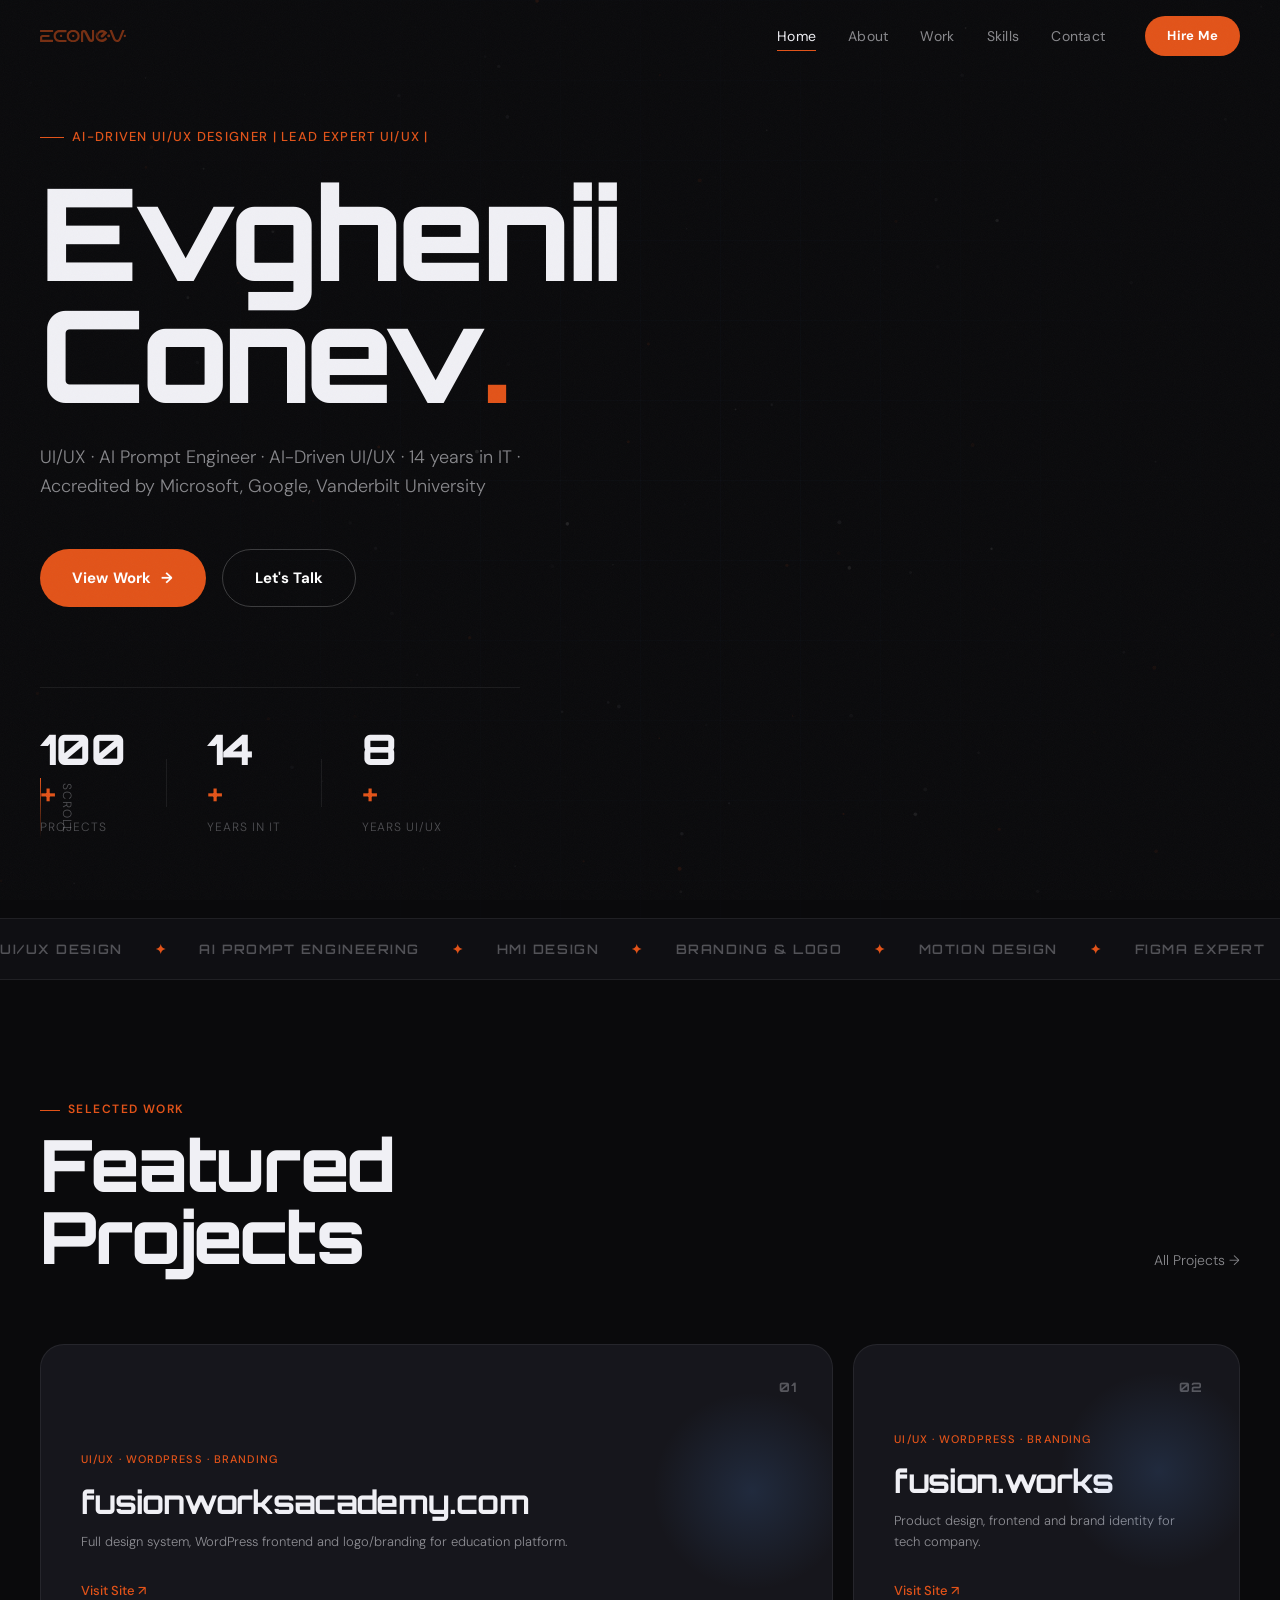
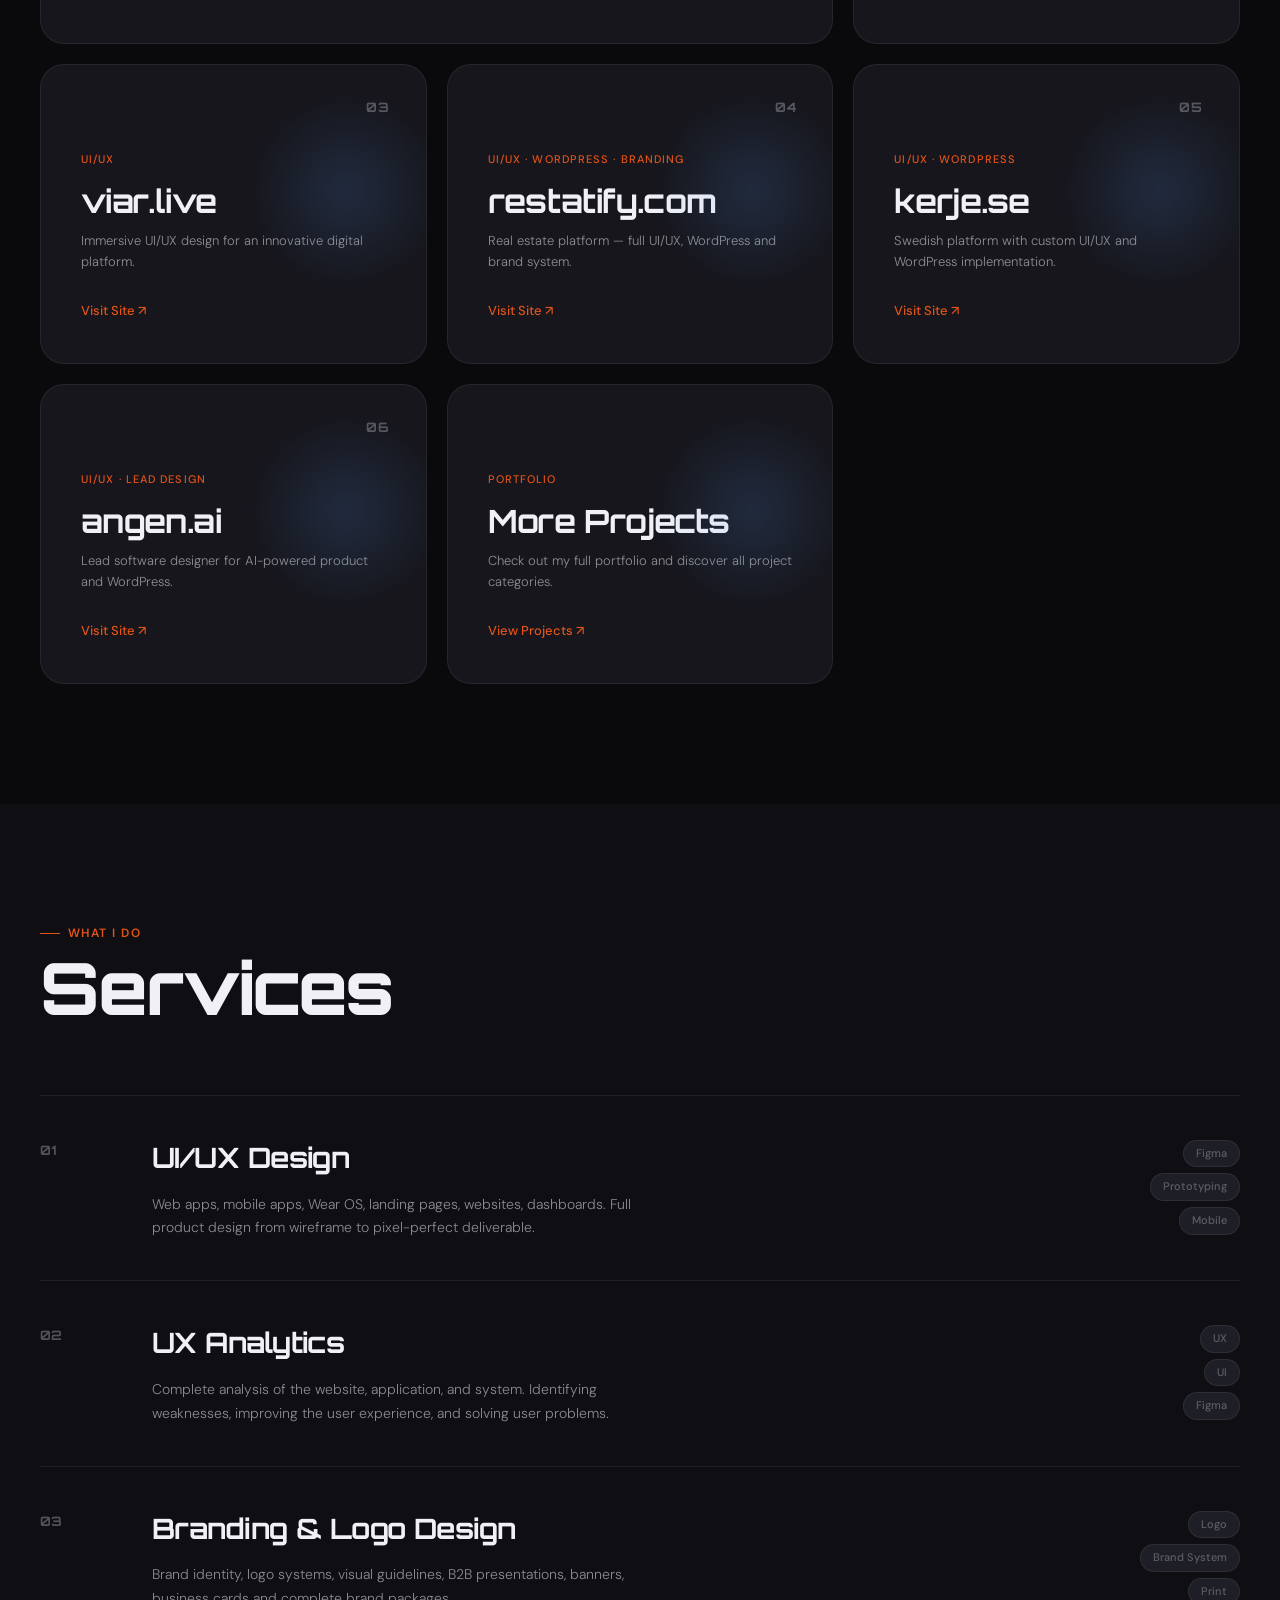
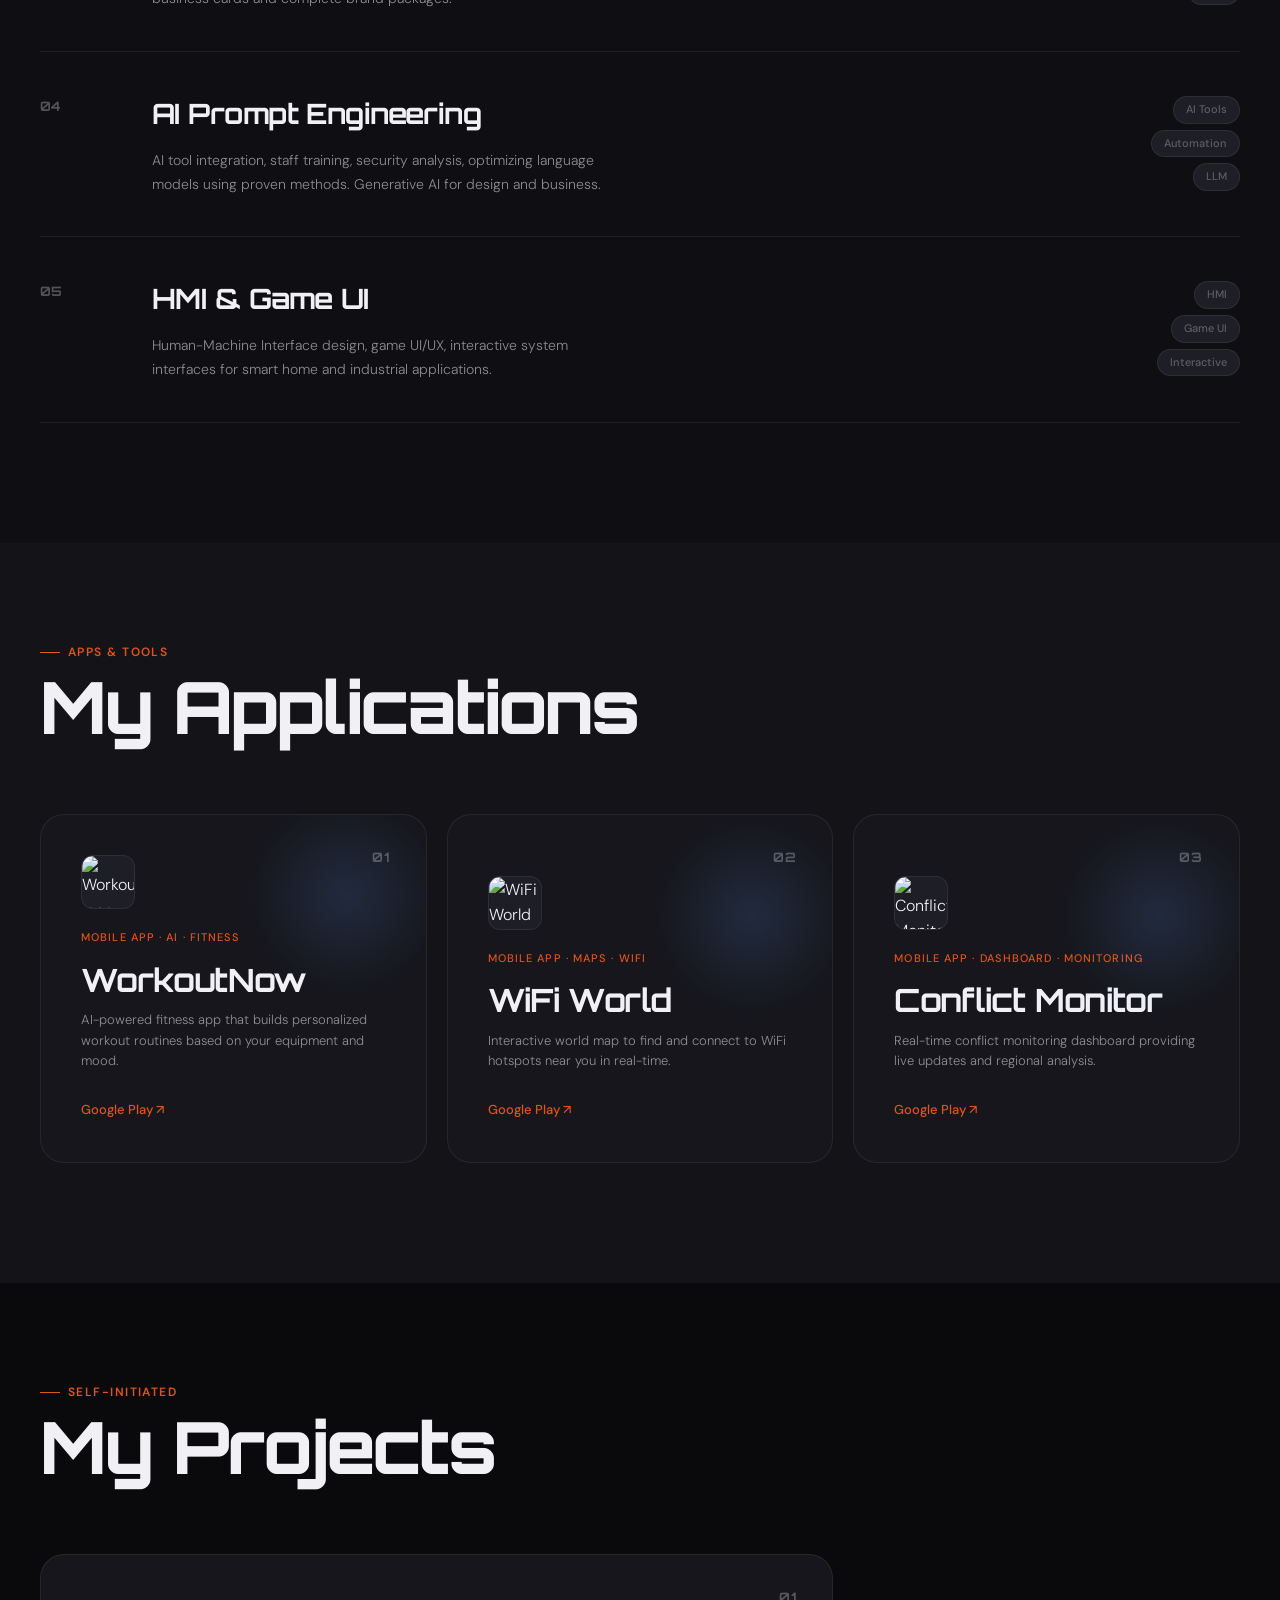
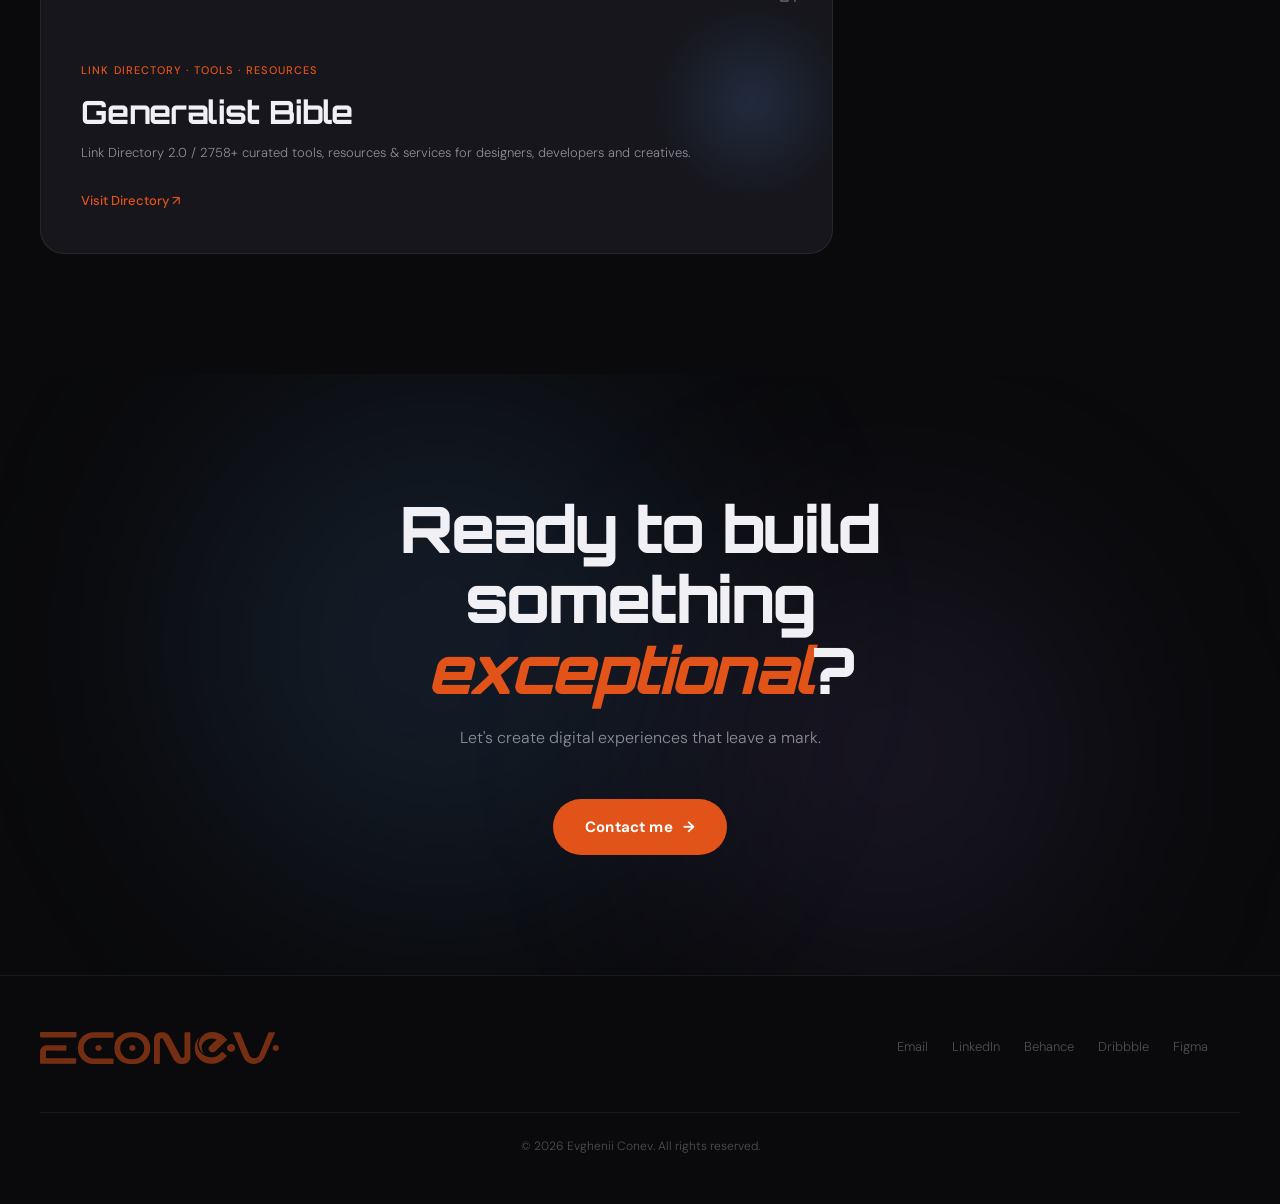
==== index.html @ 7f94e2b8 "Add files via upload" ====
<!DOCTYPE html>
<html lang="en">

<head>
  <meta charset="UTF-8">
  <meta name="viewport" content="width=device-width, initial-scale=1.0">
  <title>Evghenii Conev — Lead UI/UX Designer</title>
  <link rel="icon" type="image/png" href="fav-icon.png">
  <link rel="stylesheet" href="style.css">
  <link rel="preconnect" href="https://fonts.googleapis.com">
  <link
    href="https://fonts.googleapis.com/css2?family=Orbitron:wght@400;500;600;700;800;900&family=DM+Sans:ital,wght@0,300;0,400;0,500;1,300&display=swap"
    rel="stylesheet">
  <script>
    (function () {
      const navEntry = performance.getEntriesByType('navigation')[0];
      const isReload = navEntry && navEntry.type === 'reload';
      const isBackForward = navEntry && navEntry.type === 'back_forward';
      const isInternal = document.referrer && document.referrer.includes(window.location.host);
      if (isBackForward || (isInternal && !isReload)) {
        document.documentElement.classList.add('preloader-skipped');
      }
    })();
  </script>
</head>

<body>
  <!-- Preloader -->
  <div class="preloader">
    <div class="preloader-content">
      <div class="preloader-logo"><img src="logo.svg" alt="Logo"></div>
      <div class="preloader-bar">
        <div class="preloader-progress"></div>
      </div>
      <div class="preloader-percent">0%</div>
    </div>
  </div>

  <div class="noise-overlay"></div>

  <!-- Navigation -->
  <nav class="nav" id="nav">
    <div class="nav-inner">
      <a href="index.html" class="nav-logo">
        <img src="logo.svg" alt="ECONEV Logo">
      </a>
      <div class="nav-links">
        <a href="index.html" class="nav-link active">Home</a>
        <a href="about.html" class="nav-link">About</a>
        <a href="projects.html" class="nav-link">Work</a>
        <a href="skills.html" class="nav-link">Skills</a>
        <a href="contact.html" class="nav-link">Contact</a>
      </div>
      <a href="contact.html" class="nav-cta">Hire Me</a>
      <button class="burger" id="burger">
        <span></span><span></span>
      </button>
    </div>
    <div class="mobile-menu" id="mobileMenu">
      <a href="index.html" class="mobile-link">Home</a>
      <a href="about.html" class="mobile-link">About</a>
      <a href="projects.html" class="mobile-link">Work</a>
      <a href="skills.html" class="mobile-link">Skills</a>
      <a href="contact.html" class="mobile-link">Contact</a>
    </div>
  </nav>

  <!-- Hero Section -->
  <section class="hero" id="hero">
    <canvas class="hero-canvas" id="heroCanvas"></canvas>
    <div class="hero-bg-grid"></div>

    <div class="hero-content">
      <div class="hero-tag reveal-up">AI-Driven UI/UX Designer | Lead Expert UI/UX |</div>
      <h1 class="hero-title">
        <span class="line reveal-up" style="--delay:0.1s">Evghenii</span>
        <span class="line reveal-up" style="--delay:0.2s">Conev<span class="dot">.</span></span>
      </h1>
      <p class="hero-sub reveal-up" style="--delay:0.3s">UI/UX · AI Prompt Engineer · AI-Driven UI/UX · 14 years in IT ·
        Accredited by Microsoft, Google, Vanderbilt University
      </p>
      <div class="hero-actions reveal-up" style="--delay:0.4s">
        <a href="projects.html" class="btn-primary">View Work <span class="btn-arrow">→</span></a>
        <a href="contact.html" class="btn-ghost">Let's Talk</a>
      </div>
    </div>

    <div class="hero-stats">
      <div class="stat reveal-up" style="--delay:0.5s">
        <span class="stat-num" data-count="100">0</span><span class="stat-plus">+</span>
        <span class="stat-label">Projects</span>
      </div>
      <div class="stat-divider"></div>
      <div class="stat reveal-up" style="--delay:0.6s">
        <span class="stat-num" data-count="14">0</span><span class="stat-plus">+</span>
        <span class="stat-label">Years in IT</span>
      </div>
      <div class="stat-divider"></div>
      <div class="stat reveal-up" style="--delay:0.7s">
        <span class="stat-num" data-count="8">0</span><span class="stat-plus">+</span>
        <span class="stat-label">Years UI/UX</span>
      </div>
    </div>

    <div class="scroll-indicator">
      <span>Scroll</span>
      <div class="scroll-line"></div>
    </div>
  </section>

  <!-- Marquee -->
  <div class="marquee-wrap">
    <div class="marquee-track">
      <span>UI/UX Design</span><span class="sep">✦</span>
      <span>AI Prompt Engineering</span><span class="sep">✦</span>
      <span>HMI Design</span><span class="sep">✦</span>
      <span>Branding & Logo</span><span class="sep">✦</span>
      <span>Motion Design</span><span class="sep">✦</span>
      <span>Figma Expert</span><span class="sep">✦</span>
      <span>UI/UX Design</span><span class="sep">✦</span>
      <span>AI Prompt Engineering</span><span class="sep">✦</span>
      <span>HMI Design</span><span class="sep">✦</span>
      <span>Branding & Logo</span><span class="sep">✦</span>
      <span>Motion Design</span><span class="sep">✦</span>
      <span>WordPress Frontend</span><span class="sep">✦</span>
      <span>Figma Expert</span><span class="sep">✦</span>
    </div>
  </div>

  <!-- Featured Work -->
  <section class="work-section section">
    <div class="container">
      <div class="section-header">
        <span class="section-tag reveal-up">Selected Work</span>
        <h2 class="section-title reveal-up">Featured <br>Projects</h2>
        <a href="projects.html" class="section-link reveal-up">All Projects →</a>
      </div>

      <div class="work-grid">
        <div class="work-card card-large reveal-up" style="--delay:0.1s">
          <div class="card-inner">
            <div class="card-glow"></div>
            <div class="card-label">UI/UX · WordPress · Branding</div>
            <h3 class="card-title">fusionworksacademy.com</h3>
            <p class="card-desc">Full design system, WordPress frontend and logo/branding for education platform.</p>
            <a href="https://fusionworksacademy.com" target="_blank" class="card-link">Visit Site ↗</a>
          </div>
          <div class="card-number">01</div>
        </div>

        <div class="work-card reveal-up" style="--delay:0.15s">
          <div class="card-inner">
            <div class="card-glow"></div>
            <div class="card-label">UI/UX · WordPress · Branding</div>
            <h3 class="card-title">fusion.works</h3>
            <p class="card-desc">Product design, frontend and brand identity for tech company.</p>
            <a href="https://fusion.works" target="_blank" class="card-link">Visit Site ↗</a>
          </div>
          <div class="card-number">02</div>
        </div>

        <div class="work-card reveal-up" style="--delay:0.2s">
          <div class="card-inner">
            <div class="card-glow"></div>
            <div class="card-label">UI/UX</div>
            <h3 class="card-title">viar.live</h3>
            <p class="card-desc">Immersive UI/UX design for an innovative digital platform.</p>
            <a href="https://viar.live" target="_blank" class="card-link">Visit Site ↗</a>
          </div>
          <div class="card-number">03</div>
        </div>

        <div class="work-card reveal-up" style="--delay:0.25s">
          <div class="card-inner">
            <div class="card-glow"></div>
            <div class="card-label">UI/UX · WordPress · Branding</div>
            <h3 class="card-title">restatify.com</h3>
            <p class="card-desc">Real estate platform — full UI/UX, WordPress and brand system.</p>
            <a href="https://restatify.com" target="_blank" class="card-link">Visit Site ↗</a>
          </div>
          <div class="card-number">04</div>
        </div>

        <div class="work-card reveal-up" style="--delay:0.3s">
          <div class="card-inner">
            <div class="card-glow"></div>
            <div class="card-label">UI/UX · WordPress</div>
            <h3 class="card-title">kerje.se</h3>
            <p class="card-desc">Swedish platform with custom UI/UX and WordPress implementation.</p>
            <a href="https://kerje.se" target="_blank" class="card-link">Visit Site ↗</a>
          </div>
          <div class="card-number">05</div>
        </div>

        <div class="work-card reveal-up" style="--delay:0.35s">
          <div class="card-inner">
            <div class="card-glow"></div>
            <div class="card-label">UI/UX · Lead Design</div>
            <h3 class="card-title">angen.ai</h3>
            <p class="card-desc">Lead software designer for AI-powered product and WordPress.</p>
            <a href="https://angen.ai" target="_blank" class="card-link">Visit Site ↗</a>
          </div>
          <div class="card-number">06</div>
        </div>

        <div class="work-card reveal-up" style="--delay:0.4s">
          <div class="card-inner">
            <div class="card-glow"></div>
            <div class="card-label">Portfolio</div>
            <h3 class="card-title">More Projects</h3>
            <p class="card-desc">Check out my full portfolio and discover all project categories.</p>
            <a href="projects.html" class="card-link">View Projects ↗</a>
         </div>
      </div>
    </div>
  </section>

  <!-- Services Section -->
  <section class="services-section section">
    <div class="container">
      <div class="section-header">
        <span class="section-tag reveal-up">What I Do</span>
        <h2 class="section-title reveal-up">Services</h2>
      </div>
      <div class="services-list">
        <div class="service-item reveal-up" style="--delay:0.1s">
          <div class="service-num">01</div>
          <div class="service-content">
            <h3>UI/UX Design</h3>
            <p>Web apps, mobile apps, Wear OS, landing pages, websites, dashboards. Full product design from wireframe
              to pixel-perfect deliverable.</p>
          </div>
          <div class="service-tags">
            <span>Figma</span><span>Prototyping</span><span>Mobile</span>
          </div>
        </div>
        <div class="service-item reveal-up" style="--delay:0.15s">
          <div class="service-num">02</div>
          <div class="service-content">
            <h3>UX Analytics</h3>
            <p>Complete analysis of the website, application, and system.
              Identifying weaknesses, improving the user experience, and solving user problems.</p>
          </div>
          <div class="service-tags">
            <span>UX</span><span>UI</span><span>Figma</span>
          </div>
        </div>
        <div class="service-item reveal-up" style="--delay:0.2s">
          <div class="service-num">03</div>
          <div class="service-content">
            <h3>Branding & Logo Design</h3>
            <p>Brand identity, logo systems, visual guidelines, B2B presentations, banners, business cards and complete
              brand packages.</p>
          </div>
          <div class="service-tags">
            <span>Logo</span><span>Brand System</span><span>Print</span>
          </div>
        </div>
        <div class="service-item reveal-up" style="--delay:0.25s">
          <div class="service-num">04</div>
          <div class="service-content">
            <h3>AI Prompt Engineering</h3>
            <p>AI tool integration, staff training, security analysis, optimizing language models using proven methods.
              Generative AI for design and business.</p>
          </div>
          <div class="service-tags">
            <span>AI Tools</span><span>Automation</span><span>LLM</span>
          </div>
        </div>
        <div class="service-item reveal-up" style="--delay:0.3s">
          <div class="service-num">05</div>
          <div class="service-content">
            <h3>HMI & Game UI</h3>
            <p>Human-Machine Interface design, game UI/UX, interactive system interfaces for smart home and industrial
              applications.</p>
          </div>
          <div class="service-tags">
            <span>HMI</span><span>Game UI</span><span>Interactive</span>
          </div>
        </div>
      </div>
    </div>
  </section>

  <!-- Applications Section -->
  <section class="work-section section" style="background: var(--bg-3); padding-top: 100px;">
    <div class="container">
      <div class="section-header">
        <span class="section-tag reveal-up">Apps & Tools</span>
        <h2 class="section-title reveal-up">My Applications</h2>
      </div>

      <div class="work-grid">
        <div class="work-card reveal-up" style="--delay:0.1s">
          <div class="card-inner">
            <div class="card-glow"></div>
            <div class="card-icon">
              <img src="https://play-lh.googleusercontent.com/4_PLtHG5i9vfjUVda28vb4R-GKBdpX17UtKniVKJJftrlSONvROGFhkTpLfuqLECWQEdbAuAgplLWDKxtYaZ=w240-h480-rw" alt="WorkoutNow Icon">
            </div>
            <div class="card-label">Mobile App · AI · Fitness</div>
            <h3 class="card-title">WorkoutNow</h3>
            <p class="card-desc">AI-powered fitness app that builds personalized workout routines based on your equipment and mood.</p>
            <a href="https://play.google.com/store/apps/details?id=com.workoutnow" target="_blank" class="card-link">Google Play ↗</a>
          </div>
          <div class="card-number">01</div>
        </div>

        <div class="work-card reveal-up" style="--delay:0.15s">
          <div class="card-inner">
            <div class="card-glow"></div>
            <div class="card-icon">
              <img src="https://play-lh.googleusercontent.com/DuAvFz8opqEDVo0XtPAzX975JshkbDuvxKIT82fZZowtdAxlV7RZz9lcB7u-POYmSbSvnbSt-EL-t5XZhMi_lA=w240-h480-rw" alt="WiFi World Icon">
            </div>
            <div class="card-label">Mobile App · Maps · WiFi</div>
            <h3 class="card-title">WiFi World</h3>
            <p class="card-desc">Interactive world map to find and connect to WiFi hotspots near you in real-time.</p>
            <a href="https://play.google.com/store/apps/details?id=com.free_wifi" target="_blank" class="card-link">Google Play ↗</a>
          </div>
          <div class="card-number">02</div>
        </div>

        <div class="work-card reveal-up" style="--delay:0.2s">
          <div class="card-inner">
            <div class="card-glow"></div>
            <div class="card-icon">
              <img src="https://play-lh.googleusercontent.com/Ns3ekHcqAFB7sLQu3xgkMAMDa0Y7U26JLY6VzFq8qB9LpIKw1pZ9oMDoI8xtTaGv0sa825kZh_JU8wMliGvyYw=w240-h480-rw" alt="Conflict Monitor Icon">
            </div>
            <div class="card-label">Mobile App · Dashboard · Monitoring</div>
            <h3 class="card-title">Conflict Monitor</h3>
            <p class="card-desc">Real-time conflict monitoring dashboard providing live updates and regional analysis.</p>
            <a href="https://play.google.com/store/apps/details?id=com.econev.monitor" target="_blank" class="card-link">Google Play ↗</a>
          </div>
          <div class="card-number">03</div>
        </div>
      </div>
    </div>
  </section>

  <!-- My Projects Section -->
  <section class="work-section section" style="padding-top: 100px;">
    <div class="container">
      <div class="section-header">
        <span class="section-tag reveal-up">Self-Initiated</span>
        <h2 class="section-title reveal-up">My Projects</h2>
      </div>

      <div class="work-grid">
        <div class="work-card card-large reveal-up" style="--delay:0.1s">
          <div class="card-inner">
            <div class="card-glow"></div>
            <div class="card-label">Link Directory · Tools · Resources</div>
            <h3 class="card-title">Generalist Bible</h3>
            <p class="card-desc">Link Directory 2.0 / 2758+ curated tools, resources & services for designers, developers and creatives.</p>
            <a href="https://econev.github.io/Link-directory/index.html" target="_blank" class="card-link">Visit Directory ↗</a>
          </div>
          <div class="card-number">01</div>
        </div>
      </div>
    </div>
  </section>

  <!-- CTA -->
  <section class="cta-section">
    <div class="cta-inner">
      <div class="cta-orb cta-orb-1"></div>
      <div class="cta-orb cta-orb-2"></div>
      <h2 class="cta-title reveal-up">Ready to build something <em>exceptional</em>?</h2>
      <p class="cta-sub reveal-up">Let's create digital experiences that leave a mark.</p>
      <div class="cta-actions reveal-up">
        <a href="mailto:conevgadget@gmail.com" class="btn-primary"> Contact me <span class="btn-arrow">→</span></a>
      </div>
    </div>
  </section>

  <!-- Footer -->
  <footer class="footer">
    <div class="footer-inner">
      <div class="footer-logo"><img src="logo.svg" alt="ECONEV Logo" style="height:32px;"></div>
      <div class="footer-social">
        <a href="mailto:conevgadget@gmail.com" target="_blank">Email</a>
        <a href="https://www.linkedin.com/in/evghenii-conev/" target="_blank">LinkedIn</a>
        <a href="https://www.behance.net/lizzardlab" target="_blank">Behance</a>
        <a href="https://dribbble.com/lizzardlab" target="_blank">Dribbble</a>
        <a href="https://www.figma.com/@evgheniiconev" target="_blank">Figma</a>
      </div>
      <div class="footer-copy">© 2026 Evghenii Conev. All rights reserved.</div>
    </div>
  </footer>

  <script src="main.js"></script>
</body>

</html>
---- style.css ----
/* =========================================
   EVGHENII CONEV — Premium Portfolio CSS
   Awwwards-grade dark theme
   ========================================= */

:root {
  --bg: #0a0a0c;
  --bg-2: #0f0f13;
  --bg-3: #141418;
  --surface: #16161c;
  --surface-2: #1e1e26;
  --border: rgba(255, 255, 255, 0.07);
  --border-glow: rgba(94, 160, 255, 0.25);

  --accent: #E25319;
  --accent-rgb: 226, 83, 25;
  --accent-2: #a78bfa;
  --accent-3: #38e8c5;
  --gold: #f5c842;

  --text-primary: #f0f0f5;
  --text-secondary: rgba(240, 240, 245, 0.55);
  --text-muted: rgba(240, 240, 245, 0.3);

  --font-display: 'Orbitron', sans-serif;
  --font-body: 'DM Sans', sans-serif;

  --radius: 16px;
  --radius-lg: 24px;
  --radius-xl: 32px;

  --transition: all 0.4s cubic-bezier(0.23, 1, 0.32, 1);
}

*,
*::before,
*::after {
  box-sizing: border-box;
  margin: 0;
  padding: 0;
}

html {
  scroll-behavior: smooth;
  font-size: 16px;
}

body {
  background: var(--bg);
  color: var(--text-primary);
  font-family: var(--font-body);
  font-weight: 300;
  line-height: 1.6;
  overflow-x: hidden;
  -webkit-font-smoothing: antialiased;
}

/* =========================================
   NOISE OVERLAY
   ========================================= */
/* =========================================
   PRELOADER
   ========================================= */
.preloader {
  position: fixed;
  inset: 0;
  background: var(--bg);
  z-index: 20000;
  display: flex;
  flex-direction: column;
  align-items: center;
  justify-content: center;
  transition: transform 0.8s cubic-bezier(0.85, 0, 0.15, 1);
}

.preloader.fade-out {
  transform: translateY(-100%);
}

.preloader-skipped .preloader {
  display: none !important;
}

.preloader-content {
  position: relative;
  width: 240px;
  text-align: center;
}

.preloader-logo {
  height: 60px;
  margin-bottom: 24px;
  display: flex;
  align-items: center;
  justify-content: center;
}

.preloader-logo img {
  height: 100%;
  width: auto;
  opacity: 0;
  transform: translateY(20px);
  animation: logoPopUp 0.8s cubic-bezier(0.23, 1, 0.32, 1) forwards;
}

@keyframes logoPopUp {
  to {
    opacity: 1;
    transform: translateY(0);
  }
}

.preloader-bar {
  width: 100%;
  height: 2px;
  background: var(--border);
  position: relative;
  overflow: hidden;
  border-radius: 10px;
}

.preloader-progress {
  position: absolute;
  top: 0;
  left: 0;
  width: 0;
  height: 100%;
  background: var(--accent);
  transition: width 0.4s ease;
}

.preloader-percent {
  font-family: var(--font-display);
  font-size: 14px;
  margin-top: 12px;
  color: var(--accent);
}

.noise-overlay {
  position: fixed;
  inset: 0;
  pointer-events: none;
  z-index: 9999;
  opacity: 0.03;
  background-image: url("data:image/svg+xml,%3Csvg viewBox='0 0 200 200' xmlns='http://www.w3.org/2000/svg'%3E%3Cfilter id='n'%3E%3CfeTurbulence type='fractalNoise' baseFrequency='0.85' numOctaves='4' stitchTiles='stitch'/%3E%3C/filter%3E%3Crect width='100%25' height='100%25' filter='url(%23n)'/%3E%3C/svg%3E");
  background-size: 150px;
}

/* =========================================
   NAVIGATION
   ========================================= */
.nav {
  position: fixed;
  top: 0;
  left: 0;
  right: 0;
  z-index: 1000;
  padding: 0 40px;
  transition: var(--transition);
}

.nav.scrolled {
  background: rgba(10, 10, 12, 0.85);
  backdrop-filter: blur(20px);
  border-bottom: 1px solid var(--border);
}

.nav-inner {
  display: flex;
  align-items: center;
  height: 72px;
  gap: 40px;
}

.nav-logo {
  display: flex;
  align-items: center;
  height: 40%;
  text-decoration: none;
  margin-right: auto;
}

.nav-logo img {
  height: 40%;
  width: auto;
  object-fit: contain;
}

.nav-logo span {
  font-family: var(--font-display);
  font-weight: 800;
  font-size: 22px;
  color: var(--text-primary);
  letter-spacing: -0.5px;
}

.nav-logo span b {
  color: var(--accent);
}

.nav-logo span {
  color: var(--accent);
}

.nav-links {
  display: flex;
  gap: 32px;
}

.nav-link {
  font-size: 14px;
  font-weight: 400;
  color: var(--text-secondary);
  text-decoration: none;
  letter-spacing: 0.02em;
  position: relative;
  transition: color 0.3s;
}

.nav-link::after {
  content: '';
  position: absolute;
  bottom: -4px;
  left: 0;
  width: 0;
  height: 1px;
  background: var(--accent);
  transition: width 0.3s cubic-bezier(0.23, 1, 0.32, 1);
}

.nav-link:hover,
.nav-link.active {
  color: var(--text-primary);
}

.nav-link:hover::after,
.nav-link.active::after {
  width: 100%;
}

.nav-cta {
  font-size: 13px;
  font-weight: 700;
  color: #fff;
  background: var(--accent);
  padding: 10px 22px;
  border-radius: 100px;
  text-decoration: none;
  letter-spacing: 0.03em;
  transition: var(--transition);
}

.nav-cta:hover {
  background: #fff;
  color: var(--bg);
  transform: translateY(-1px);
}

.burger {
  display: none;
  flex-direction: column;
  gap: 5px;
  background: none;
  border: none;
  cursor: pointer;
  padding: 4px;
}

.burger span {
  display: block;
  width: 24px;
  height: 1.5px;
  background: var(--text-primary);
  transition: var(--transition);
}

.mobile-menu {
  display: none;
  flex-direction: column;
  gap: 0;
  background: rgba(10, 10, 12, 0.97);
  backdrop-filter: blur(20px);
  border-bottom: 1px solid var(--border);
  padding: 8px 0 16px;
}

.mobile-menu.open {
  display: flex;
}

.mobile-link {
  padding: 14px 40px;
  color: var(--text-secondary);
  text-decoration: none;
  font-size: 15px;
  transition: color 0.3s;
}

.mobile-link:hover {
  color: var(--text-primary);
}

@media (max-width: 900px) {

  .nav-links,
  .nav-cta {
    display: none;
  }

  .burger {
    display: flex;
  }

  .nav {
    padding: 0 24px;
  }
}

/* =========================================
   HERO
   ========================================= */
.hero {
  position: relative;
  min-height: 100vh;
  display: flex;
  flex-direction: column;
  justify-content: center;
  padding: 120px 40px 80px;
  overflow: hidden;
  background: url('hero-bg.png') no-repeat center center;
  background-size: cover;
}

.hero::after {
  content: '';
  position: absolute;
  inset: 0;
  background: linear-gradient(to right, rgba(10, 10, 12, 0.8) 0%, rgba(10, 10, 12, 0.4) 60%, rgba(10, 10, 12, 0.8) 100%);
  z-index: 1;
}

.hero-canvas {
  position: absolute;
  inset: 0;
  width: 100%;
  height: 100%;
  opacity: 0.4;
}

.hero-bg-grid {
  position: absolute;
  inset: 0;
  background-image:
    linear-gradient(rgba(94, 160, 255, 0.04) 1px, transparent 1px),
    linear-gradient(90deg, rgba(94, 160, 255, 0.04) 1px, transparent 1px);
  background-size: 80px 80px;
  mask-image: radial-gradient(ellipse 80% 80% at 50% 50%, black, transparent);
}

.hero-content {
  position: relative;
  z-index: 2;
  max-width: 900px;
  text-align: left;
}

.hero-tag {
  display: inline-flex;
  align-items: center;
  justify-content: flex-start;
  gap: 8px;
  font-size: 13px;
  font-weight: 500;
  color: var(--accent);
  letter-spacing: 0.1em;
  text-transform: uppercase;
  margin-bottom: 24px;
}

.hero-tag::before {
  content: '';
  display: block;
  width: 24px;
  height: 1px;
  background: var(--accent);
}

.hero-title {
  font-family: var(--font-display);
  font-size: clamp(64px, 10vw, 140px);
  font-weight: 800;
  line-height: 0.95;
  letter-spacing: -0.03em;
  margin-bottom: 28px;
}

.hero-title .line {
  display: block;
}

.dot {
  color: var(--accent);
}

.hero-sub {
  font-size: clamp(15px, 1.5vw, 18px);
  color: var(--text-secondary);
  font-weight: 300;
  margin-bottom: 48px;
  max-width: 480px;
  line-height: 1.6;
}

.hero-actions {
  display: flex;
  justify-content: flex-start;
  gap: 16px;
  flex-wrap: wrap;
}

/* Buttons */
.btn-primary {
  display: inline-flex;
  align-items: center;
  gap: 10px;
  background: var(--accent);
  color: #fff;
  font-size: 15px;
  font-weight: 700;
  padding: 16px 32px;
  border-radius: 100px;
  text-decoration: none;
  transition: var(--transition);
  letter-spacing: 0.01em;
}

.btn-primary:hover {
  background: #fff;
  color: var(--bg);
  transform: translateY(-2px);
  gap: 16px;
}

.btn-arrow {
  transition: transform 0.3s;
}

.btn-primary:hover .btn-arrow {
  transform: translateX(4px);
}

.btn-ghost {
  display: inline-flex;
  align-items: center;
  gap: 10px;
  background: transparent;
  color: #fff;
  font-size: 15px;
  font-weight: 700;
  padding: 16px 32px;
  border-radius: 100px;
  text-decoration: none;
  border: 1px solid rgba(255, 255, 255, 0.2);
  transition: var(--transition);
}

.btn-ghost:hover {
  background: rgba(255, 255, 255, 0.1);
  border-color: #fff;
  color: #fff;
  transform: translateY(-2px);
}

/* Hero stats */
.hero-stats {
  position: relative;
  z-index: 2;
  display: flex;
  align-items: center;
  justify-content: flex-start;
  gap: 40px;
  margin-top: 80px;
  padding-top: 40px;
  border-top: 1px solid var(--border);
  max-width: 480px;
}

.stat {
  display: flex;
  flex-direction: column;
  gap: 2px;
}

.stat-num {
  font-family: var(--font-display);
  font-size: 42px;
  font-weight: 800;
  line-height: 1;
  color: var(--text-primary);
}

.stat-plus {
  font-size: 28px;
  font-weight: 700;
  color: var(--accent);
  vertical-align: top;
}

.stat-label {
  font-size: 12px;
  color: var(--text-muted);
  text-transform: uppercase;
  letter-spacing: 0.08em;
}

.stat-divider {
  width: 1px;
  height: 48px;
  background: var(--border);
}

/* Scroll indicator */
.scroll-indicator {
  position: absolute;
  bottom: 80px;
  left: 40px;
  display: flex;
  flex-direction: column;
  align-items: center;
  gap: 16px;
  z-index: 5;
  color: var(--text-muted);
  font-size: 12px;
  letter-spacing: 0.08em;
  text-transform: uppercase;
  writing-mode: vertical-rl;
}

.scroll-line {
  width: 1px;
  height: 60px;
  background: linear-gradient(to bottom, var(--accent), transparent);
  animation: scrollPulse 2s ease-in-out infinite;
}

@keyframes scrollPulse {

  0%,
  100% {
    opacity: 0.4;
    transform: scaleY(1);
  }

  50% {
    opacity: 1;
    transform: scaleY(0.6);
    transform-origin: top;
  }
}

/* =========================================
   MARQUEE
   ========================================= */
.marquee-wrap {
  overflow: hidden;
  padding: 20px 0;
  border-top: 1px solid var(--border);
  border-bottom: 1px solid var(--border);
  background: var(--bg-2);
}

.marquee-track {
  display: flex;
  gap: 32px;
  width: max-content;
  animation: marquee 30s linear infinite;
  font-family: var(--font-display);
  font-size: 13px;
  font-weight: 600;
  text-transform: uppercase;
  letter-spacing: 0.12em;
  color: var(--text-muted);
  white-space: nowrap;
}

.marquee-track .sep {
  color: var(--accent);
}

@keyframes marquee {
  to {
    transform: translateX(-50%);
  }
}

/* =========================================
   SECTIONS
   ========================================= */
.section {
  padding: 120px 0;
}

.container {
  max-width: 1280px;
  margin: 0 auto;
  padding: 0 40px;
}

.section-header {
  display: grid;
  grid-template-columns: 1fr auto;
  grid-template-rows: auto auto;
  gap: 8px 24px;
  margin-bottom: 72px;
  align-items: end;
}

.section-tag {
  font-size: 12px;
  font-weight: 600;
  color: var(--accent);
  text-transform: uppercase;
  letter-spacing: 0.12em;
  grid-column: 1;
  grid-row: 1;
  display: flex;
  align-items: center;
  gap: 8px;
}

.section-tag::before {
  content: '';
  display: block;
  width: 20px;
  height: 1px;
  background: var(--accent);
}

.section-title {
  font-family: var(--font-display);
  font-size: clamp(40px, 6vw, 72px);
  font-weight: 800;
  line-height: 1;
  letter-spacing: -0.03em;
  grid-column: 1;
  grid-row: 2;
}

.section-link {
  color: var(--text-secondary);
  text-decoration: none;
  font-size: 14px;
  grid-column: 2;
  grid-row: 2;
  align-self: end;
  transition: color 0.3s;
  white-space: nowrap;
}

.section-link:hover {
  color: var(--accent);
}

/* =========================================
   WORK GRID
   ========================================= */
.work-grid {
  display: grid;
  grid-template-columns: repeat(3, 1fr);
  gap: 20px;
}

.work-card.card-large {
  grid-column: span 2;
}

.work-card {
  position: relative;
  background: var(--surface);
  border: 1px solid var(--border);
  border-radius: var(--radius-lg);
  padding: 40px;
  overflow: hidden;
  cursor: pointer;
  transition: var(--transition);
  min-height: 300px;
  display: flex;
  flex-direction: column;
  justify-content: flex-end;
}

.work-card::before {
  content: '';
  position: absolute;
  inset: 0;
  background: radial-gradient(circle at 80% 20%, rgba(94, 160, 255, 0.06), transparent 60%);
  opacity: 0;
  transition: opacity 0.4s;
}

.work-card:hover {
  border-color: var(--border-glow);
  transform: translateY(-4px);
}

.work-card:hover::before {
  opacity: 1;
}

.card-glow {
  position: absolute;
  width: 200px;
  height: 200px;
  border-radius: 50%;
  background: radial-gradient(circle, rgba(94, 160, 255, 0.15), transparent 70%);
  top: -60px;
  right: -60px;
  transition: var(--transition);
}

.work-card:hover .card-glow {
  transform: scale(1.5);
  opacity: 0.8;
}

.card-number {
  position: absolute;
  top: 32px;
  right: 36px;
  font-family: var(--font-display);
  font-size: 13px;
  font-weight: 700;
  color: var(--text-muted);
  letter-spacing: 0.06em;
}

.card-inner {
  position: relative;
  z-index: 1;
}

.card-label {
  font-size: 11px;
  font-weight: 500;
  color: var(--accent);
  text-transform: uppercase;
  letter-spacing: 0.1em;
  margin-bottom: 16px;
}

.card-title {
  font-family: var(--font-display);
  font-size: clamp(22px, 2.5vw, 32px);
  font-weight: 700;
  line-height: 1.1;
  letter-spacing: -0.02em;
  margin-bottom: 12px;
}

.card-desc {
  font-size: 13px;
  color: var(--text-secondary);
  line-height: 1.6;
  margin-bottom: 24px;
}

.card-link {
  display: inline-flex;
  align-items: center;
  gap: 6px;
  font-size: 13px;
  font-weight: 500;
  color: var(--accent);
  text-decoration: none;
  transition: gap 0.3s;
}

.card-link:hover {
  gap: 10px;
}

/* =========================================
   SERVICES
   ========================================= */
.services-section {
  background: var(--bg-2);
}

.services-list {
  display: flex;
  flex-direction: column;
}

.service-item {
  display: grid;
  grid-template-columns: 80px 1fr auto;
  align-items: start;
  gap: 32px;
  padding: 40px 0;
  border-bottom: 1px solid var(--border);
  transition: var(--transition);
  cursor: default;
}

.service-item:first-child {
  border-top: 1px solid var(--border);
}

.service-item:hover {
  padding-left: 20px;
}

.service-num {
  font-family: var(--font-display);
  font-size: 13px;
  font-weight: 700;
  color: var(--text-muted);
  padding-top: 4px;
}

.service-content h3 {
  font-family: var(--font-display);
  font-size: clamp(20px, 2.5vw, 28px);
  font-weight: 700;
  letter-spacing: -0.02em;
  margin-bottom: 12px;
}

.service-content p {
  font-size: 14px;
  color: var(--text-secondary);
  line-height: 1.7;
  max-width: 480px;
}

.service-tags {
  display: flex;
  flex-direction: column;
  gap: 6px;
  align-items: flex-end;
  padding-top: 4px;
}

.service-tags span {
  font-size: 11px;
  font-weight: 500;
  color: var(--text-muted);
  background: var(--surface-2);
  border: 1px solid var(--border);
  padding: 4px 12px;
  border-radius: 100px;
  white-space: nowrap;
}

/* =========================================
   CTA SECTION
   ========================================= */
.cta-section {
  position: relative;
  overflow: hidden;
  padding: 120px 40px;
  text-align: center;
}

.cta-inner {
  position: relative;
  z-index: 2;
  max-width: 700px;
  margin: 0 auto;
}

.cta-orb {
  position: absolute;
  border-radius: 50%;
  filter: blur(120px);
  pointer-events: none;
}

.cta-orb-1 {
  width: 500px;
  height: 500px;
  background: rgba(94, 160, 255, 0.12);
  top: -100px;
  left: -100px;
}

.cta-orb-2 {
  width: 400px;
  height: 400px;
  background: rgba(167, 139, 250, 0.1);
  bottom: -100px;
  right: -100px;
}

.cta-title {
  font-family: var(--font-display);
  font-size: clamp(36px, 5vw, 64px);
  font-weight: 800;
  letter-spacing: -0.03em;
  line-height: 1.1;
  margin-bottom: 20px;
}

.cta-title em {
  font-style: italic;
  color: var(--accent);
}

.cta-sub {
  font-size: 16px;
  color: var(--text-secondary);
  margin-bottom: 48px;
}

.cta-actions {
  display: flex;
  justify-content: center;
  gap: 16px;
  flex-wrap: wrap;
}

/* =========================================
   FOOTER
   ========================================= */
.footer {
  border-top: 1px solid var(--border);
  padding: 48px 0;
  background: var(--bg);
}

.footer-inner {
  max-width: 1280px;
  margin: 0 auto;
  padding: 0 40px;
  display: grid;
  grid-template-columns: auto 1fr auto;
  align-items: center;
  gap: 32px;
}

.footer-logo {
  display: flex;
  align-items: center;
  height: 48px;
}

.footer-logo img {
  height: 40%;
  width: auto;
  object-fit: contain;
}

.footer-logo span {
  color: var(--accent);
}

.footer-links,
.footer-social {
  display: flex;
  gap: 24px;
}

.footer-links {
  justify-content: center;
}

.footer-social {
  justify-content: flex-end;
}

.footer-links a,
.footer-social a {
  color: var(--text-muted);
  text-decoration: none;
  font-size: 13px;
  transition: color 0.3s;
}

.footer-links a:hover,
.footer-social a:hover {
  color: var(--text-primary);
}

.footer-copy {
  font-size: 12px;
  color: var(--text-muted);
  grid-column: 1/-1;
  text-align: center;
  border-top: 1px solid var(--border);
  padding-top: 24px;
  margin-top: 8px;
}

/* =========================================
   PAGE HEADERS (inner pages)
   ========================================= */
.page-hero {
  min-height: 100vh;
  padding: 100px 40px 64px;
  display: flex;
  align-items: center;
  position: relative;
  overflow: hidden;
}

.page-hero-inner {
  max-width: 1280px;
  margin-left: 0;
  position: relative;
  z-index: 2;
  text-align: left;
}

.page-hero-bg {
  position: absolute;
  inset: 0;
  background: url('hero-bg.png') no-repeat top center;
  background-size: cover;
  opacity: 0.6;
}

.projects-page .page-hero-bg {
  background-image: url('projects-hero.png');
}

.skills-page .page-hero-bg {
  background-image: url('skills-hero.png');
}

.about-page .page-hero-bg {
  background-image: url('about-img.png');
}

.contact-page .page-hero-bg {
  background-image: url('contact-hero.png');
}

.page-hero-bg::after {
  content: '';
  position: absolute;
  inset: 0;
  background: linear-gradient(to right, rgba(10, 10, 12, 0.9) 0%, rgba(10, 10, 12, 0.4) 60%, rgba(10, 10, 12, 0.9) 100%);
  z-index: 1;
}

.page-tag {
  font-size: 12px;
  font-weight: 600;
  color: var(--accent);
  text-transform: uppercase;
  letter-spacing: 0.12em;
  display: flex;
  align-items: center;
  justify-content: flex-start;
  gap: 8px;
  margin-bottom: 24px;
}

.page-tag::before {
  content: '';
  display: block;
  width: 20px;
  height: 1px;
  background: var(--accent);
}

.page-title {
  font-family: var(--font-display);
  font-size: clamp(48px, 8vw, 96px);
  font-weight: 800;
  line-height: 0.95;
  letter-spacing: -0.03em;
  margin-bottom: 24px;
}

.page-sub {
  font-size: 17px;
  color: var(--text-secondary);
  max-width: 520px;
  line-height: 1.7;
}

/* =========================================
   ABOUT PAGE
   ========================================= */
.about-grid {
  display: grid;
  grid-template-columns: 1fr 1fr;
  gap: 80px;
  align-items: start;
  padding: 80px 0;
}

.about-photo-wrap {
  position: relative;
}

.about-photo-frame {
  position: relative;
  border-radius: var(--radius-xl);
  overflow: hidden;
  background: var(--surface);
  border: 1px solid var(--border);
  aspect-ratio: 3/4;
  display: flex;
  align-items: center;
  justify-content: center;
}

.about-photo-placeholder {
  font-family: var(--font-display);
  font-size: 80px;
  font-weight: 800;
  color: var(--text-muted);
  opacity: 0.3;
}

.about-photo-frame::after {
  content: '';
  position: absolute;
  inset: 0;
  background: linear-gradient(135deg, rgba(94, 160, 255, 0.08) 0%, transparent 60%);
}

.about-badge {
  position: absolute;
  bottom: 32px;
  right: -20px;
  background: var(--surface-2);
  border: 1px solid var(--border-glow);
  border-radius: var(--radius);
  padding: 16px 20px;
  backdrop-filter: blur(20px);
}

.about-badge-num {
  font-family: var(--font-display);
  font-size: 32px;
  font-weight: 800;
  color: var(--accent);
  line-height: 1;
}

.about-badge-label {
  font-size: 12px;
  color: var(--text-muted);
  margin-top: 4px;
}

.about-content {
  padding-top: 20px;
}

.about-lead {
  font-family: var(--font-display);
  font-size: clamp(22px, 2.5vw, 30px);
  font-weight: 600;
  line-height: 1.3;
  letter-spacing: -0.02em;
  margin-bottom: 24px;
}

.about-text {
  font-size: 15px;
  color: var(--text-secondary);
  line-height: 1.8;
  margin-bottom: 16px;
}

.about-cards {
  display: grid;
  grid-template-columns: repeat(auto-fit, minmax(160px, 1fr));
  gap: 16px;
  margin-top: 40px;
}

.about-card {
  background: var(--surface);
  border: 1px solid var(--border);
  border-radius: var(--radius);
  padding: 24px 20px;
  transition: var(--transition);
}

.about-card:hover {
  border-color: var(--border-glow);
  transform: translateY(-4px);
}

.about-card-num {
  font-family: var(--font-display);
  font-size: 32px;
  font-weight: 800;
  color: var(--accent);
  line-height: 1;
  margin-bottom: 4px;
}

.about-card-label {
  font-size: 12px;
  color: var(--text-muted);
  text-transform: uppercase;
  letter-spacing: 0.06em;
}

/* Education timeline */
.edu-section {
  padding: 80px 0;
  border-top: 1px solid var(--border);
}

.edu-grid {
  display: grid;
  grid-template-columns: 1fr 1fr;
  gap: 24px;
  margin-top: 48px;
}

.edu-card {
  background: var(--surface);
  border: 1px solid var(--border);
  border-radius: var(--radius-lg);
  padding: 32px;
  position: relative;
  overflow: hidden;
}

.edu-card::before {
  content: '';
  position: absolute;
  top: 0;
  left: 0;
  right: 0;
  height: 2px;
  background: linear-gradient(90deg, var(--accent), var(--accent-2));
}

.edu-year {
  font-size: 12px;
  color: var(--accent);
  font-weight: 600;
  letter-spacing: 0.08em;
  margin-bottom: 12px;
}

.edu-degree {
  font-family: var(--font-display);
  font-size: 18px;
  font-weight: 700;
  margin-bottom: 8px;
}

.edu-place {
  font-size: 13px;
  color: var(--text-secondary);
}

/* Accreditations */
.acc-grid {
  display: grid;
  grid-template-columns: repeat(auto-fill, minmax(180px, 1fr));
  gap: 16px;
  margin-top: 48px;
}

.acc-item {
  background: var(--surface);
  border: 1px solid var(--border);
  border-radius: var(--radius);
  padding: 20px;
  display: flex;
  align-items: center;
  justify-content: center;
  text-align: center;
  font-size: 13px;
  font-weight: 500;
  color: var(--text-secondary);
  min-height: 72px;
  transition: var(--transition);
}

.acc-item:hover {
  border-color: var(--border-glow);
  color: var(--text-primary);
}

/* =========================================
   SKILLS PAGE
   ========================================= */
.skills-hero-grid {
  display: grid;
  grid-template-columns: repeat(3, 1fr);
  gap: 20px;
  margin-top: 80px;
}

.skill-block {
  background: var(--surface);
  border: 1px solid var(--border);
  border-radius: var(--radius-lg);
  padding: 36px 32px;
  position: relative;
  overflow: hidden;
  transition: var(--transition);
}

.skill-block:hover {
  border-color: var(--border-glow);
  transform: translateY(-4px);
}

.skill-block-icon {
  font-size: 32px;
  margin-bottom: 16px;
}

.skill-block h3 {
  font-family: var(--font-display);
  font-size: 20px;
  font-weight: 700;
  margin-bottom: 12px;
  letter-spacing: -0.01em;
}

.skill-block p {
  font-size: 13px;
  color: var(--text-secondary);
  line-height: 1.7;
  margin-bottom: 20px;
}

.skill-tags {
  display: flex;
  flex-wrap: wrap;
  gap: 8px;
}

.skill-tag {
  font-size: 11px;
  font-weight: 500;
  color: var(--text-muted);
  background: var(--surface-2);
  border: 1px solid var(--border);
  padding: 4px 12px;
  border-radius: 100px;
}

.skill-block.featured {
  background: linear-gradient(135deg, rgba(94, 160, 255, 0.08), var(--surface));
}

.skill-block.featured .skill-block-icon {
  color: var(--accent);
}

.skill-bar-list {
  display: flex;
  flex-direction: column;
  gap: 24px;
}



.skill-bar-head {
  display: flex;
  justify-content: space-between;
  margin-bottom: 10px;
}

.skill-bar-name {
  font-size: 14px;
  font-weight: 500;
}

.skill-bar-pct {
  font-size: 13px;
  color: var(--text-muted);
  font-family: var(--font-display);
}

.skill-bar-track {
  height: 3px;
  background: var(--surface-2);
  border-radius: 2px;
  overflow: hidden;
}

.skill-bar-fill {
  height: 100%;
  background: linear-gradient(90deg, var(--accent), var(--accent-2));
  border-radius: 2px;
  transform: scaleX(0);
  transform-origin: left;
  transition: transform 1.2s cubic-bezier(0.23, 1, 0.32, 1);
}

.skill-bar-fill.animated {
  transform: scaleX(1);
}

/* =========================================
   PROJECTS PAGE
   ========================================= */
.project-filter {
  display: flex;
  gap: 8px;
  flex-wrap: wrap;
  margin-bottom: 48px;
}

.filter-btn {
  font-size: 13px;
  font-weight: 700;
  color: #fff;
  background: var(--surface);
  border: 1px solid var(--border);
  padding: 8px 18px;
  border-radius: 100px;
  cursor: pointer;
  transition: var(--transition);
}

.filter-btn:hover,
.filter-btn.active {
  color: #fff;
  background: var(--accent);
  border-color: var(--accent);
}

.projects-grid {
  display: grid;
  grid-template-columns: repeat(3, 1fr);
  gap: 20px;
}

/* Page Social Buttons */
.page-social {
  display: flex;
  gap: 12px;
  margin-top: 32px;
  flex-wrap: wrap;
}

.social-btn {
  display: inline-flex;
  align-items: center;
  gap: 8px;
  padding: 8px 18px;
  background: var(--surface);
  border: 1px solid var(--border);
  border-radius: 100px;
  text-decoration: none;
  color: var(--text-secondary);
  font-size: 13px;
  font-weight: 600;
  transition: var(--transition);
}

.social-btn:hover {
  background: var(--surface-2);
  color: var(--accent);
  border-color: var(--accent);
  transform: translateY(-2px);
}

.social-btn svg {
  opacity: 0.7;
  transition: var(--transition);
}

.social-btn:hover svg {
  opacity: 1;
}


.project-card {
  background: var(--surface);
  border: 1px solid var(--border);
  border-radius: var(--radius-lg);
  padding: 32px;
  transition: var(--transition);
  position: relative;
  overflow: hidden;
}

.project-card::before {
  content: '';
  position: absolute;
  inset: 0;
  background: radial-gradient(circle at 70% 30%, rgba(94, 160, 255, 0.06), transparent 60%);
  opacity: 0;
  transition: opacity 0.4s;
}

.project-card:hover {
  border-color: var(--border-glow);
  transform: translateY(-4px);
}

.project-card:hover::before {
  opacity: 1;
}

.project-card-tag {
  font-size: 11px;
  font-weight: 600;
  color: var(--accent);
  text-transform: uppercase;
  letter-spacing: 0.1em;
  margin-bottom: 16px;
}

.project-card h3 {
  font-family: var(--font-display);
  font-size: 22px;
  font-weight: 700;
  letter-spacing: -0.02em;
  margin-bottom: 10px;
}

.project-card p {
  font-size: 13px;
  color: var(--text-secondary);
  line-height: 1.6;
  margin-bottom: 24px;
}

.project-card-footer {
  display: flex;
  align-items: center;
  justify-content: space-between;
}

.project-types {
  display: flex;
  gap: 6px;
  flex-wrap: wrap;
}

.project-type-tag {
  font-size: 11px;
  color: var(--text-muted);
  background: var(--surface-2);
  border: 1px solid var(--border);
  padding: 3px 10px;
  border-radius: 100px;
}

.project-arrow {
  color: var(--accent);
  text-decoration: none;
  font-size: 18px;
  transition: transform 0.3s;
}

.project-arrow:hover {
  transform: translate(2px, -2px);
}

/* App Icons */
.card-icon, .project-card-icon {
  width: 54px;
  height: 54px;
  border-radius: 12px;
  overflow: hidden;
  margin-bottom: 20px;
  border: 1px solid var(--border);
  background: var(--surface-2);
  transition: var(--transition);
  display: flex;
  align-items: center;
  justify-content: center;
}

.card-icon img, .project-card-icon img {
  width: 100%;
  height: 100%;
  object-fit: cover;
}

.work-card:hover .card-icon,
.project-card:hover .project-card-icon {
  transform: scale(1.05);
  border-color: var(--accent);
  box-shadow: 0 0 20px rgba(var(--accent-rgb), 0.2);
}


/* =========================================
   CONTACT PAGE
   ========================================= */
.contact-grid {
  display: grid;
  grid-template-columns: 1fr 1fr;
  gap: 80px;
  margin-top: 80px;
}

.contact-info h3 {
  font-family: var(--font-display);
  font-size: 28px;
  font-weight: 700;
  letter-spacing: -0.02em;
  margin-bottom: 16px;
}

.contact-info p {
  font-size: 15px;
  color: var(--text-secondary);
  line-height: 1.7;
  margin-bottom: 40px;
}

.contact-items {
  display: flex;
  flex-direction: column;
  gap: 16px;
}

.contact-item {
  display: flex;
  align-items: center;
  gap: 16px;
  padding: 20px 24px;
  background: var(--surface);
  border: 1px solid var(--border);
  border-radius: var(--radius);
  text-decoration: none;
  color: var(--text-primary);
  transition: var(--transition);
}

.contact-item:hover {
  border-color: var(--border-glow);
  transform: translateX(8px);
}

.contact-item-icon {
  width: 40px;
  height: 40px;
  border-radius: 10px;
  background: rgba(94, 160, 255, 0.1);
  display: flex;
  align-items: center;
  justify-content: center;
  font-size: 18px;
  flex-shrink: 0;
}

.contact-item-label {
  font-size: 11px;
  color: var(--text-muted);
  text-transform: uppercase;
  letter-spacing: 0.06em;
  margin-bottom: 2px;
}

.contact-item-value {
  font-size: 15px;
  font-weight: 500;
}

.contact-form {
  display: flex;
  flex-direction: column;
  gap: 20px;
}

.form-group {
  display: flex;
  flex-direction: column;
  gap: 8px;
}

.form-label {
  font-size: 12px;
  font-weight: 600;
  color: var(--text-muted);
  text-transform: uppercase;
  letter-spacing: 0.08em;
}

.form-input,
.form-textarea {
  background: var(--surface);
  border: 1px solid var(--border);
  border-radius: var(--radius);
  padding: 16px 20px;
  color: var(--text-primary);
  font-family: var(--font-body);
  font-size: 15px;
  transition: var(--transition);
  outline: none;
  resize: none;
}

.form-input:focus,
.form-textarea:focus {
  border-color: var(--accent);
  background: var(--surface-2);
}

.form-input::placeholder,
.form-textarea::placeholder {
  color: var(--text-muted);
}

.form-textarea {
  min-height: 140px;
}

.form-row {
  display: grid;
  grid-template-columns: 1fr 1fr;
  gap: 16px;
}

.form-submit {
  border: none;
  cursor: pointer;
  font-family: var(--font-body);
  font-size: 15px;
  font-weight: 500;
  padding: 18px 40px;
  border-radius: 100px;
  background: var(--accent);
  color: var(--bg);
  transition: var(--transition);
  width: fit-content;
}

.form-submit:hover {
  background: #fff;
  transform: translateY(-2px);
}

/* Contact Page Liquid Animation */
.contact-animation-wrap {
  position: relative;
  height: 500px;
  display: flex;
  align-items: center;
  justify-content: center;
  overflow: hidden;
  border-radius: var(--radius-xl);
  background: var(--surface);
  border: 1px solid var(--border);
}

.liquid-orb-container {
  position: relative;
  width: 100%;
  height: 100%;
  display: flex;
  align-items: center;
  justify-content: center;
}

.liquid-orb {
  position: absolute;
  border-radius: 50%;
  filter: blur(80px);
  opacity: 0.4;
  animation: floatOrb 10s infinite alternate cubic-bezier(0.45, 0, 0.55, 1);
}

.orb-1 {
  width: 250px;
  height: 250px;
  background: var(--accent);
  top: 10%;
  left: 10%;
  animation-duration: 12s;
}

.orb-2 {
  width: 300px;
  height: 300px;
  background: #a78bfa;
  bottom: 10%;
  right: 10%;
  animation-delay: -2s;
  animation-duration: 15s;
}

.orb-3 {
  width: 200px;
  height: 200px;
  background: #2dd4bf;
  top: 40%;
  right: 20%;
  animation-delay: -5s;
  animation-duration: 18s;
}

.liquid-glass-card {
  position: relative;
  z-index: 5;
  padding: 24px 40px;
  background: rgba(255, 255, 255, 0.03);
  backdrop-filter: blur(20px);
  -webkit-backdrop-filter: blur(20px);
  border: 1px solid rgba(255, 255, 255, 0.1);
  border-radius: 100px;
  display: flex;
  align-items: center;
  gap: 16px;
  box-shadow: 0 8px 32px rgba(0, 0, 0, 0.2);
}

.status-dot {
  width: 12px;
  height: 12px;
  background: #10b981;
  border-radius: 50%;
  box-shadow: 0 0 15px #10b981;
  animation: pulseDot 2s infinite;
}

.status-text {
  font-family: var(--font-display);
  font-size: 16px;
  font-weight: 600;
  letter-spacing: 0.05em;
  text-transform: uppercase;
  color: #fff;
}

@keyframes floatOrb {
  0% { transform: translate(0, 0) scale(1); }
  50% { transform: translate(30px, -40px) scale(1.1); }
  100% { transform: translate(-20px, 20px) scale(0.9); }
}

@keyframes pulseDot {
  0% { opacity: 1; transform: scale(1); }
  50% { opacity: 0.5; transform: scale(1.2); }
  100% { opacity: 1; transform: scale(1); }
}

/* =========================================
   REVEAL ANIMATIONS
   ========================================= */
.reveal-up {
  opacity: 0;
  transform: translateY(30px);
  transition: opacity 0.8s cubic-bezier(0.23, 1, 0.32, 1) var(--delay, 0s),
    transform 0.8s cubic-bezier(0.23, 1, 0.32, 1) var(--delay, 0s);
}

.reveal-up.visible {
  opacity: 1;
  transform: translateY(0);
}

/* =========================================
   3D TILT CARDS
   ========================================= */
.tilt-card {
  transform-style: preserve-3d;
}

.tilt-card .card-inner {
  transform: translateZ(20px);
}

/* =========================================
   PARALLAX LAYER
   ========================================= */
.parallax-layer {
  will-change: transform;
}

/* =========================================
   RESPONSIVE
   ========================================= */
@media (max-width: 1100px) {
  .work-grid {
    grid-template-columns: 1fr 1fr;
  }

  .work-card.card-large {
    grid-column: span 2;
  }

  .skills-hero-grid {
    grid-template-columns: 1fr 1fr;
  }

  .projects-grid {
    grid-template-columns: 1fr 1fr;
  }

  .footer-inner {
    grid-template-columns: 1fr 1fr;
  }
}

@media (max-width: 768px) {
  .section {
    padding: 80px 0;
  }

  .container {
    padding: 0 24px;
  }

  .hero {
    padding: 100px 24px 60px;
  }

  .hero-stats {
    gap: 24px;
  }

  .stat-num {
    font-size: 32px;
  }

  .section-header {
    grid-template-columns: 1fr;
  }

  .section-link {
    grid-column: 1;
  }

  .work-grid {
    grid-template-columns: 1fr;
  }

  .work-card.card-large {
    grid-column: span 1;
  }

  .service-item {
    grid-template-columns: 60px 1fr;
  }

  .service-tags {
    grid-column: 2;
    flex-direction: row;
    flex-wrap: wrap;
    justify-content: flex-start;
  }

  .about-grid {
    grid-template-columns: 1fr;
    gap: 40px;
  }

  .about-badge {
    right: 24px;
  }

  .edu-grid {
    grid-template-columns: 1fr;
  }

  .skills-hero-grid {
    grid-template-columns: 1fr;
  }

  .projects-grid {
    grid-template-columns: 1fr;
  }

  .contact-grid {
    grid-template-columns: 1fr;
    gap: 48px;
  }

  .form-row {
    grid-template-columns: 1fr;
  }

  .footer-inner {
    grid-template-columns: 1fr;
    text-align: center;
  }

  .footer-links,
  .footer-social {
    justify-content: center;
    flex-wrap: wrap;
  }

  .cta-section {
    padding: 80px 24px;
  }

  .scroll-indicator {
    display: none;
  }

  .page-hero {
    padding: 120px 24px 60px;
  }
}
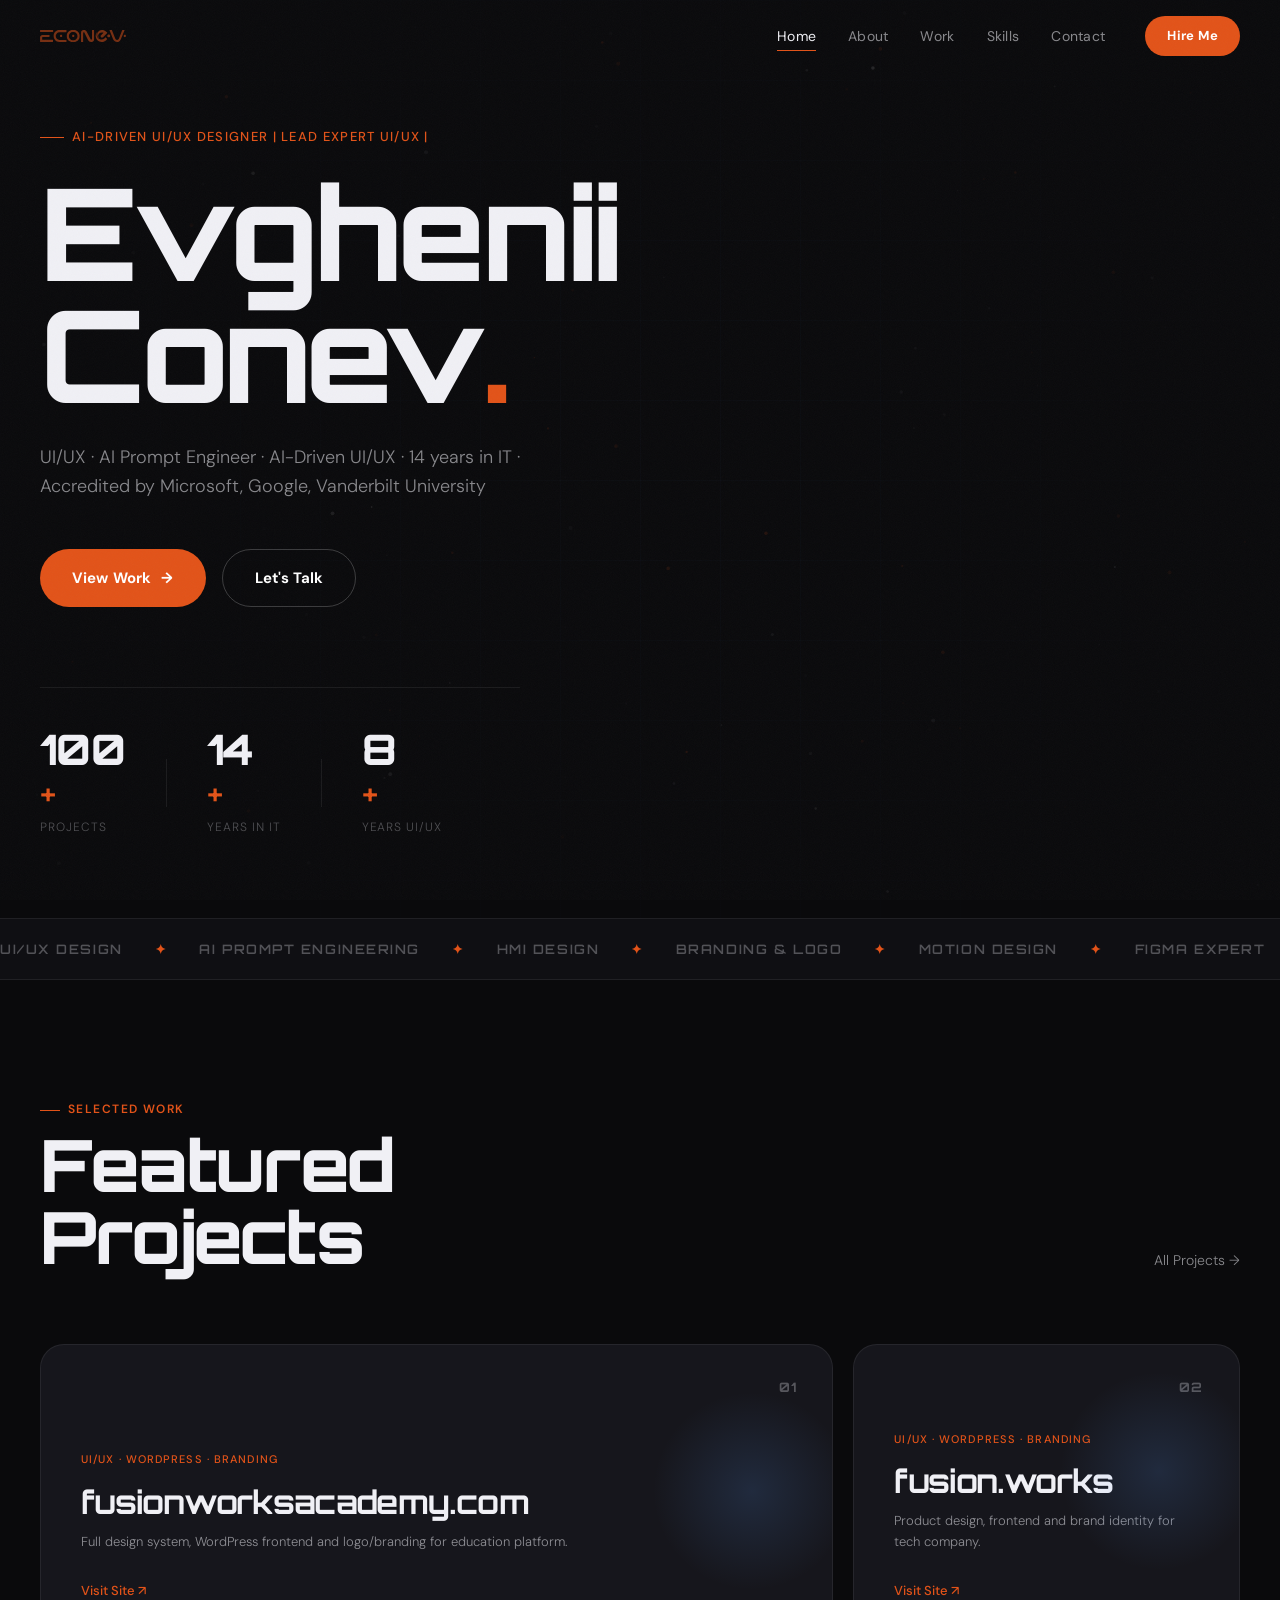
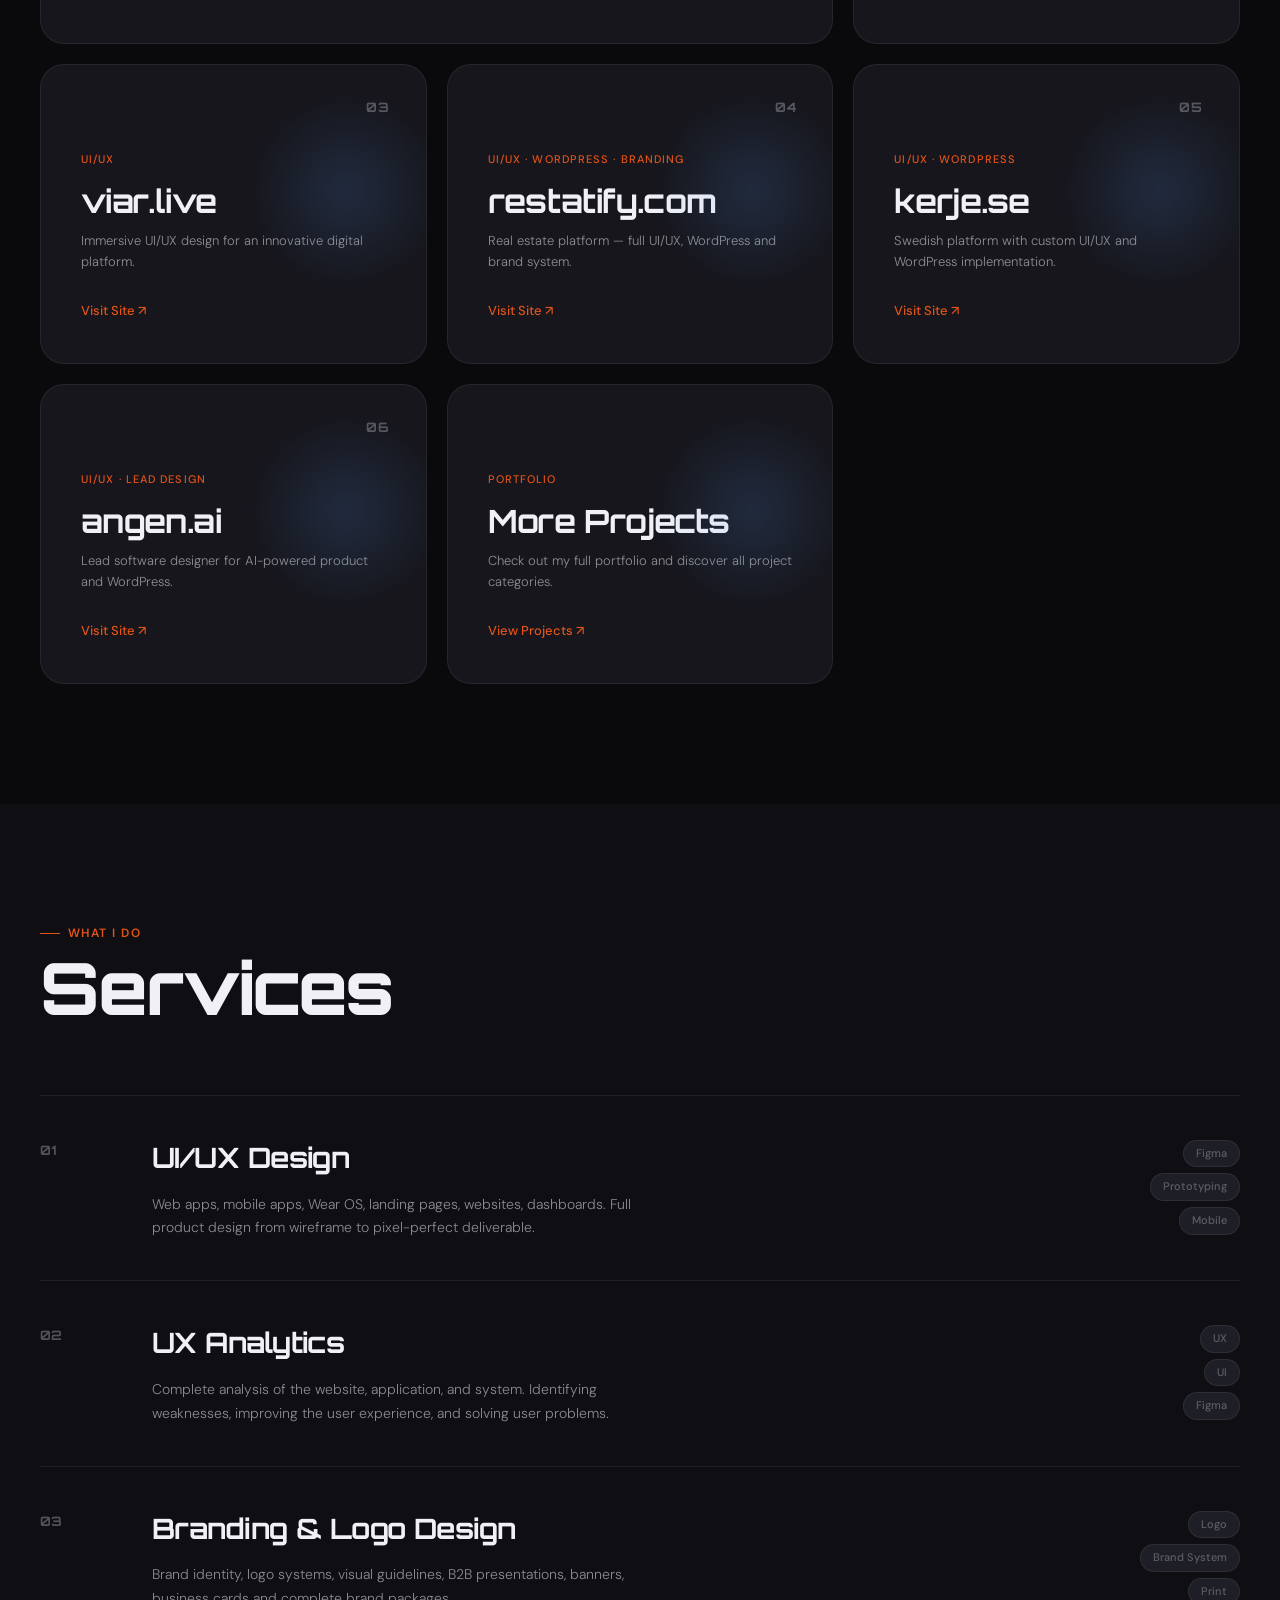
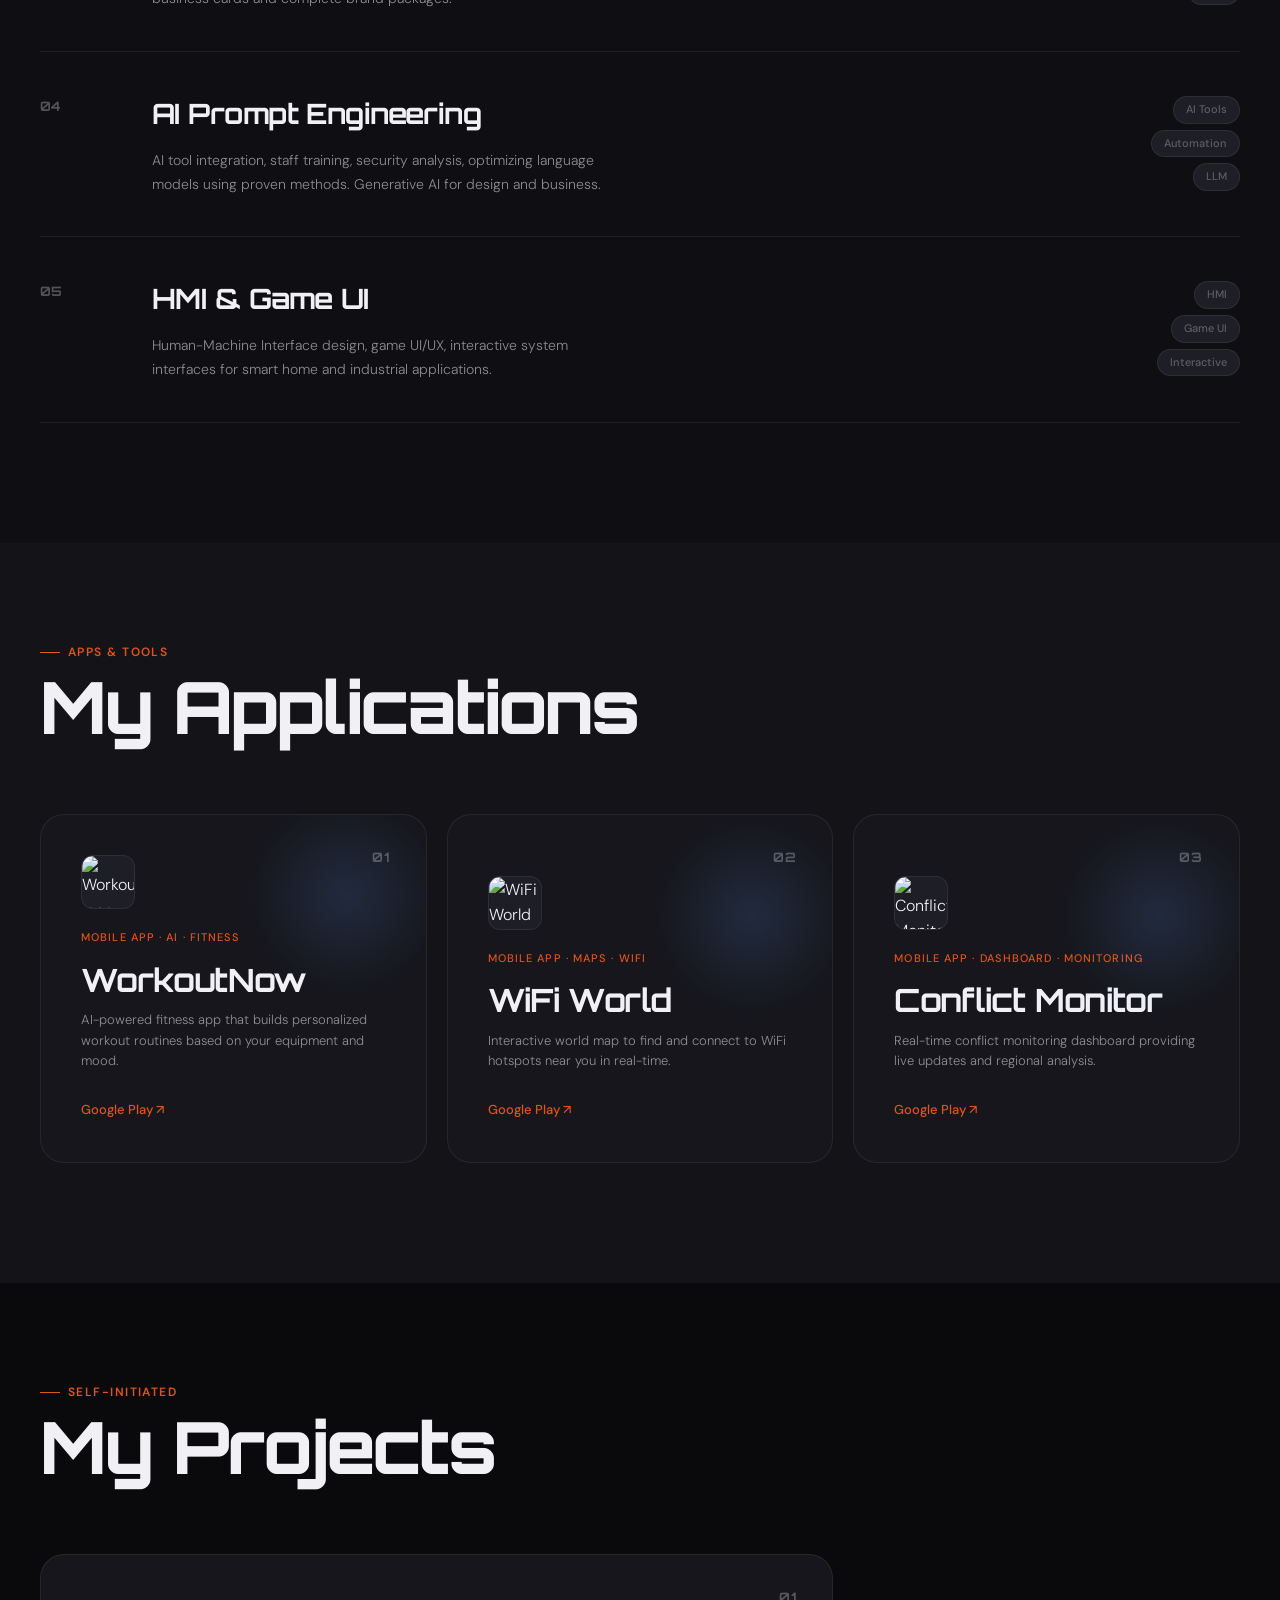
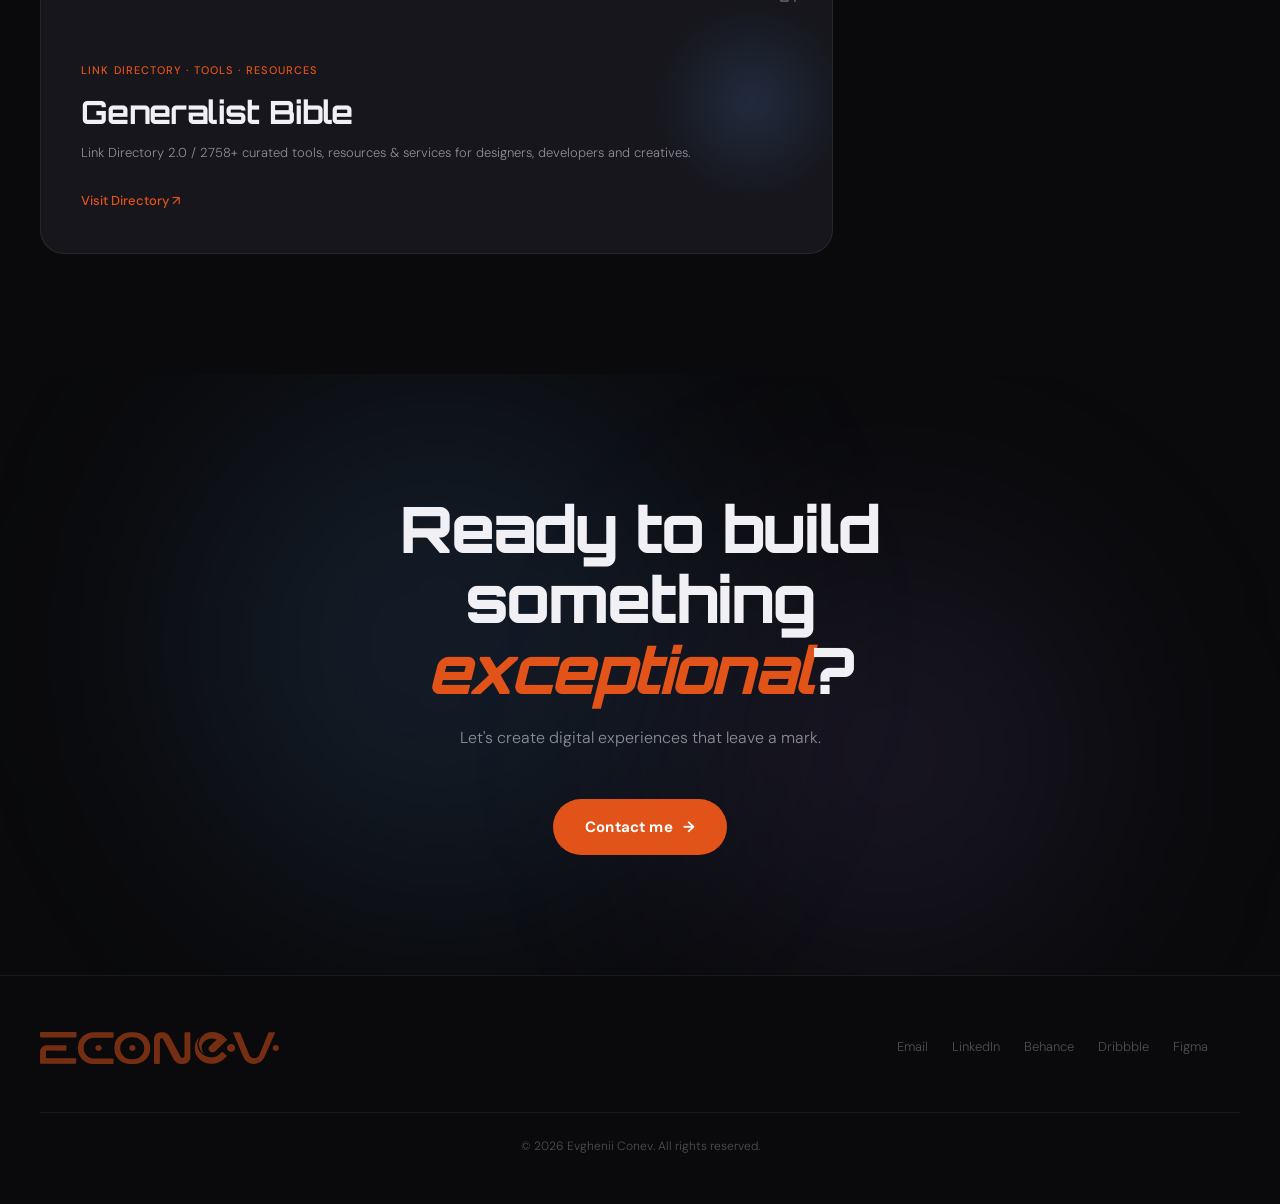
==== commit 005eac75: "Add files via upload" ====
--- a/index.html
+++ b/index.html
@@ -102,10 +102,7 @@
       </div>
     </div>
 
-    <div class="scroll-indicator">
-      <span>Scroll</span>
-      <div class="scroll-line"></div>
-    </div>
+
   </section>
 
   <!-- Marquee -->
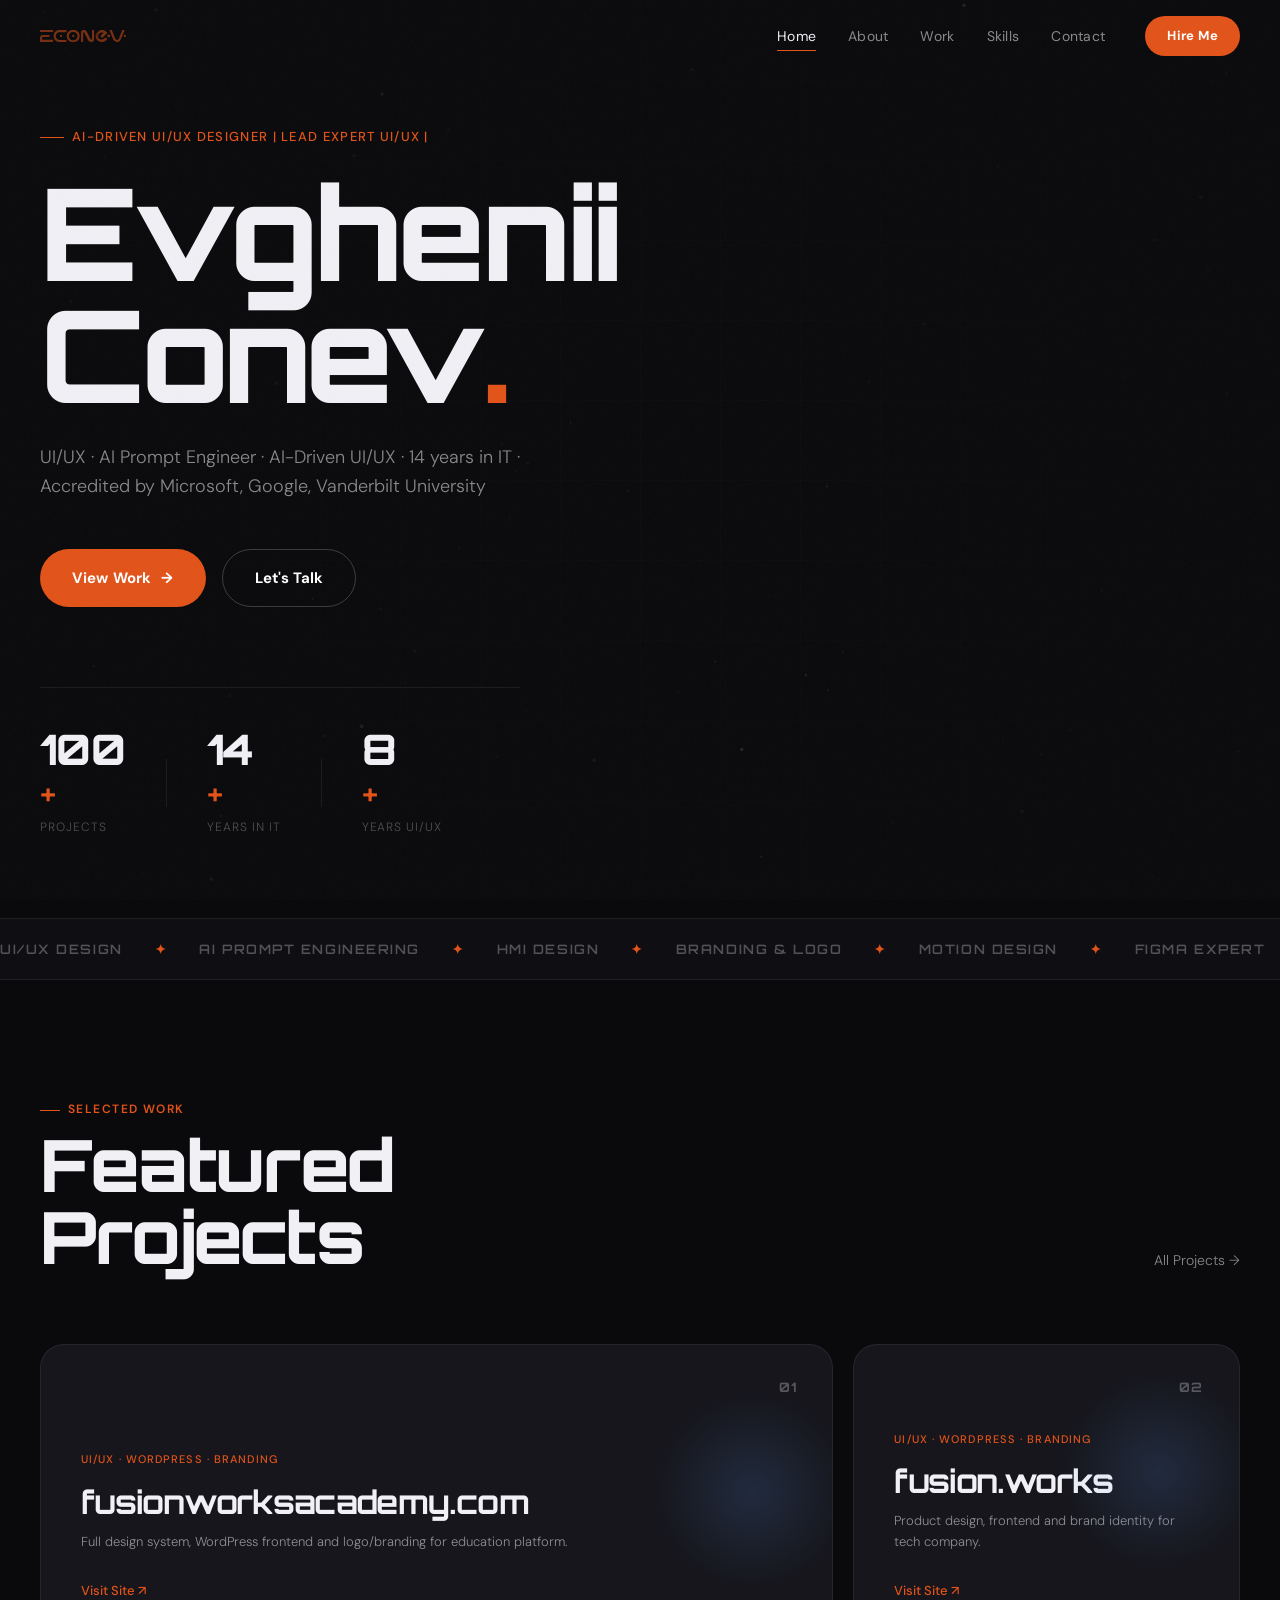
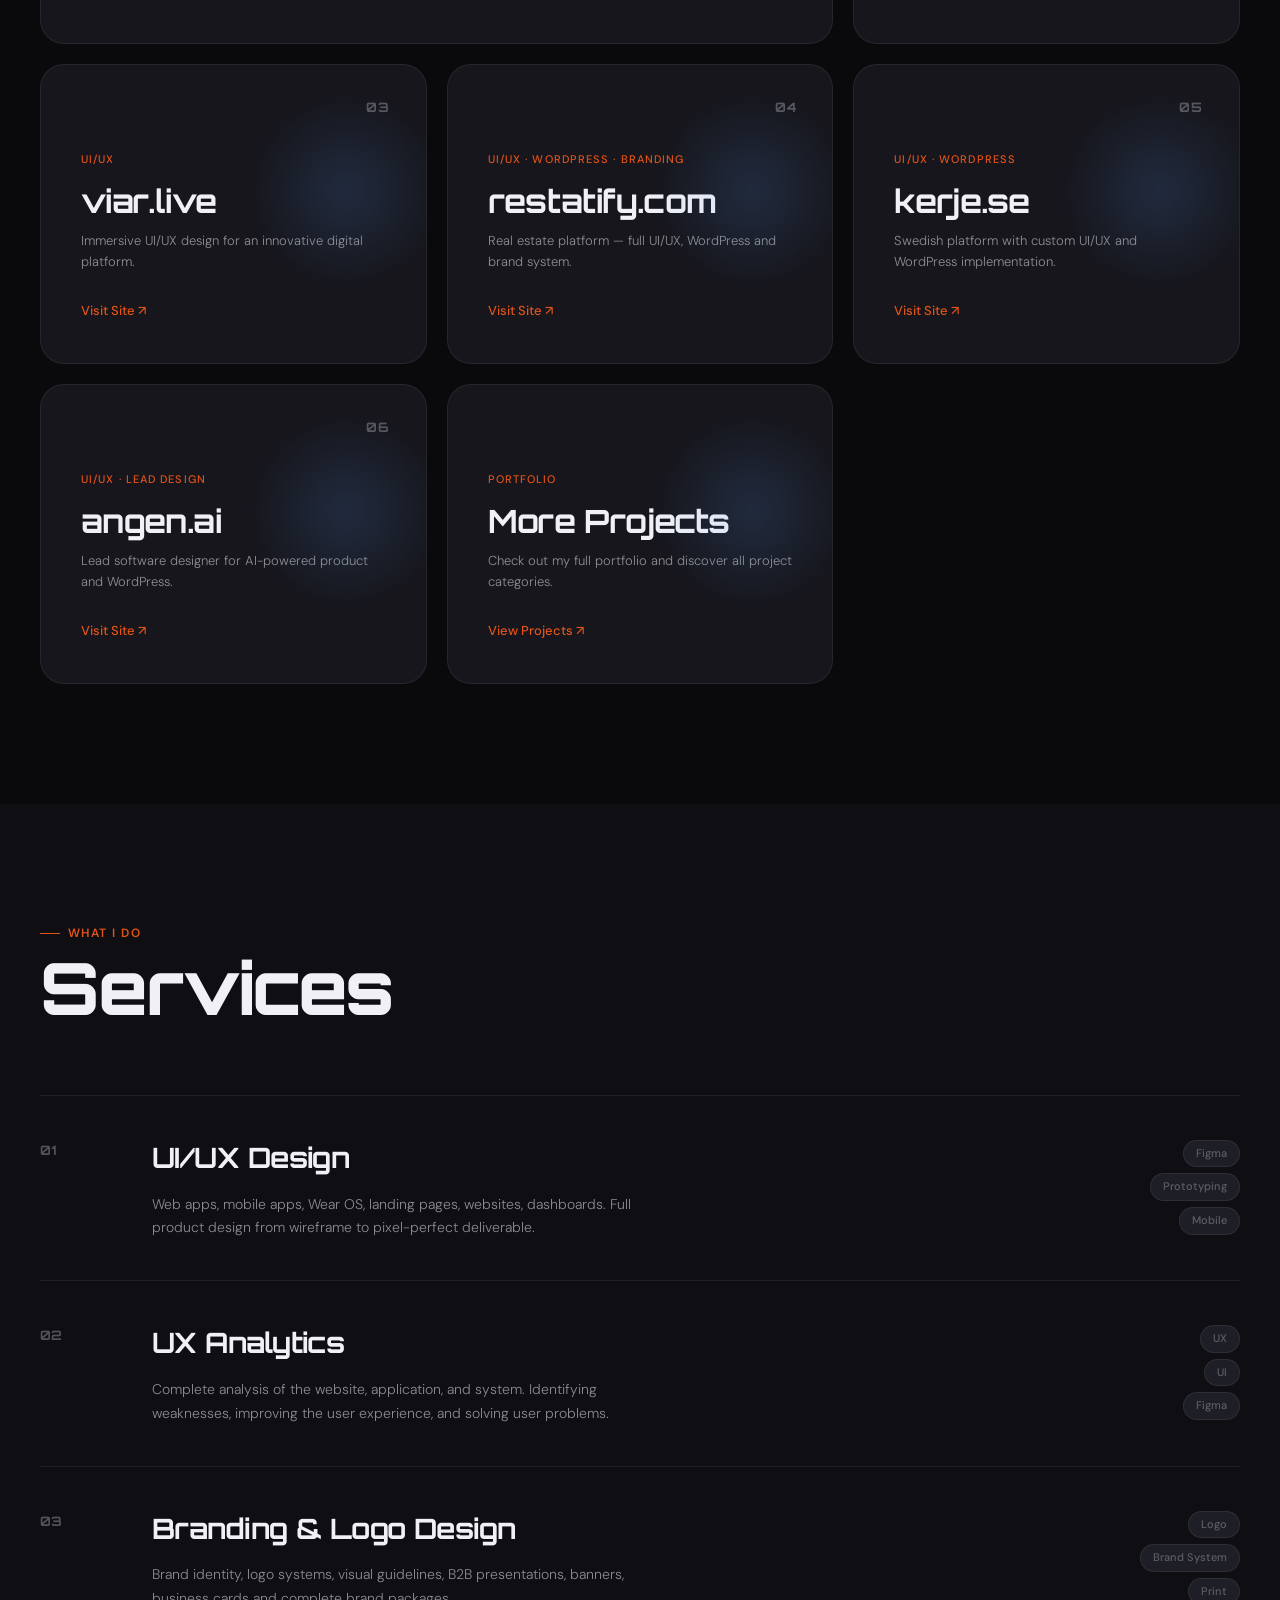
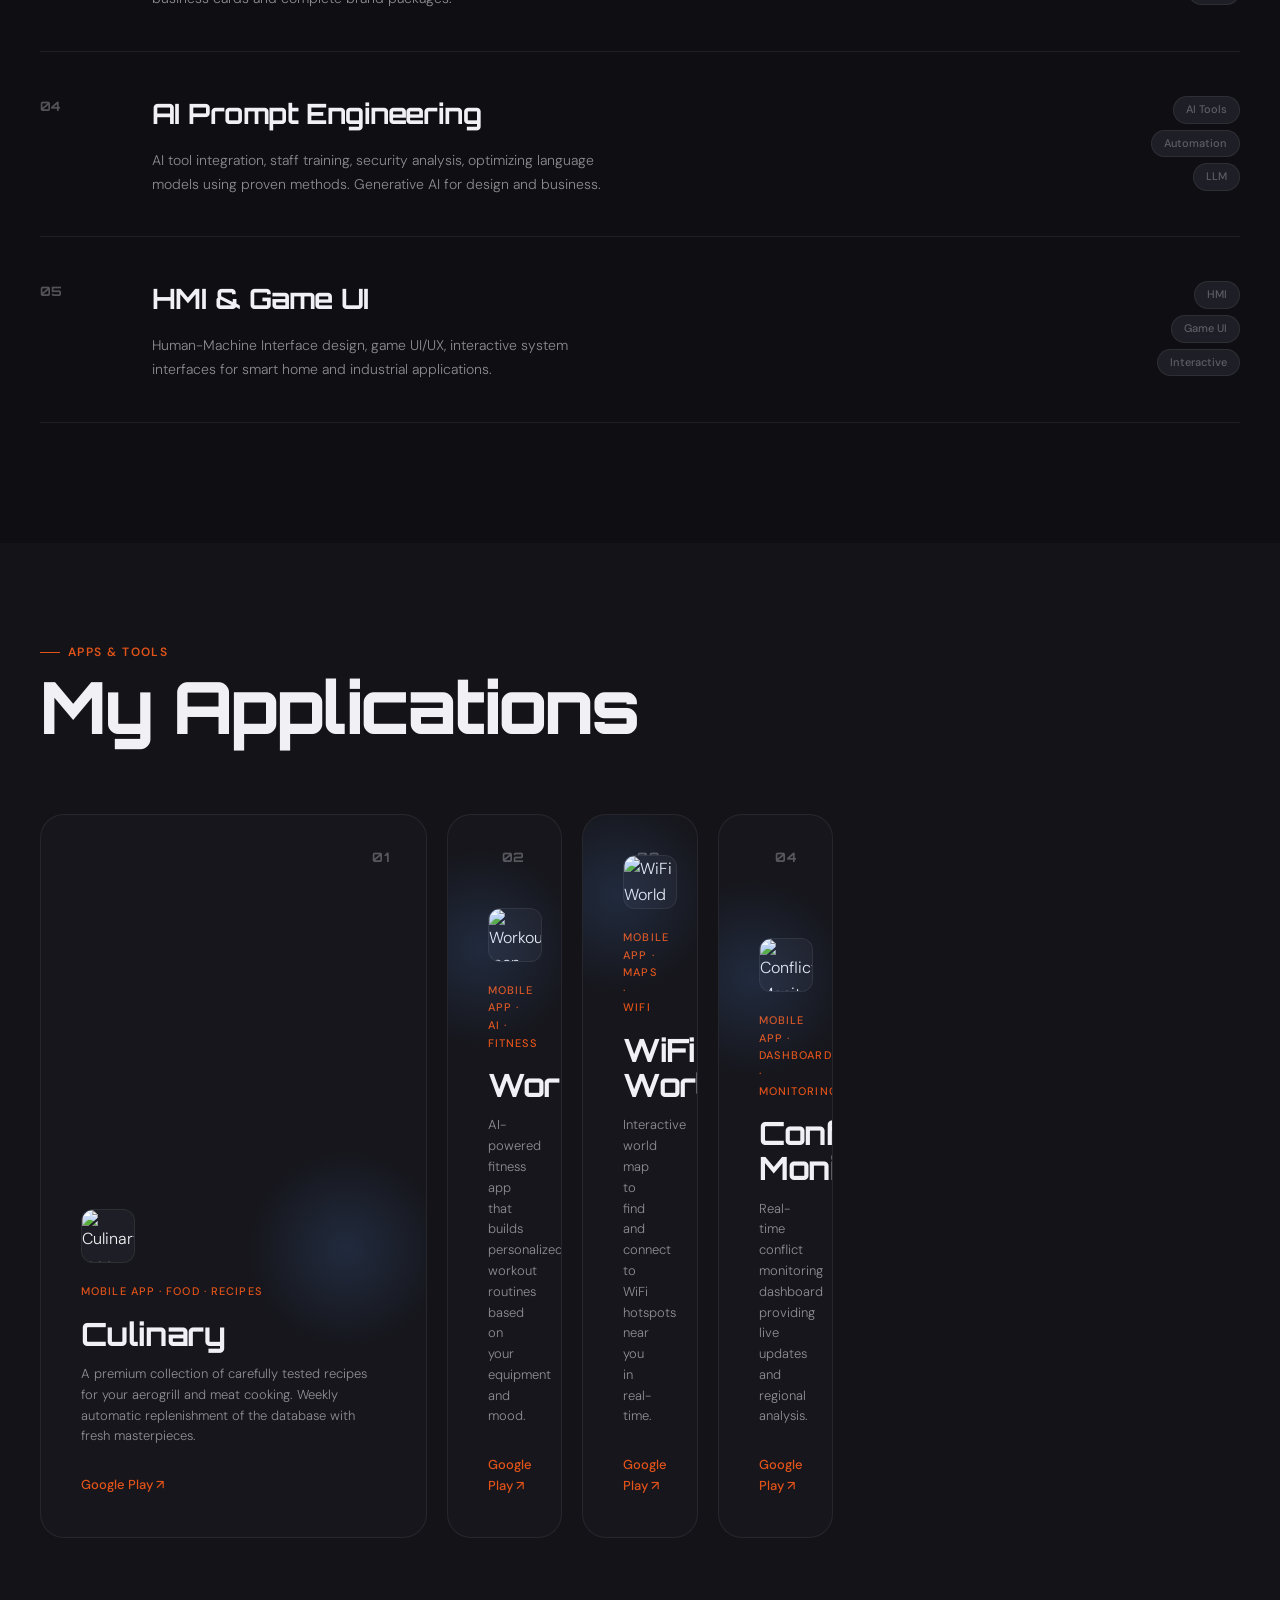
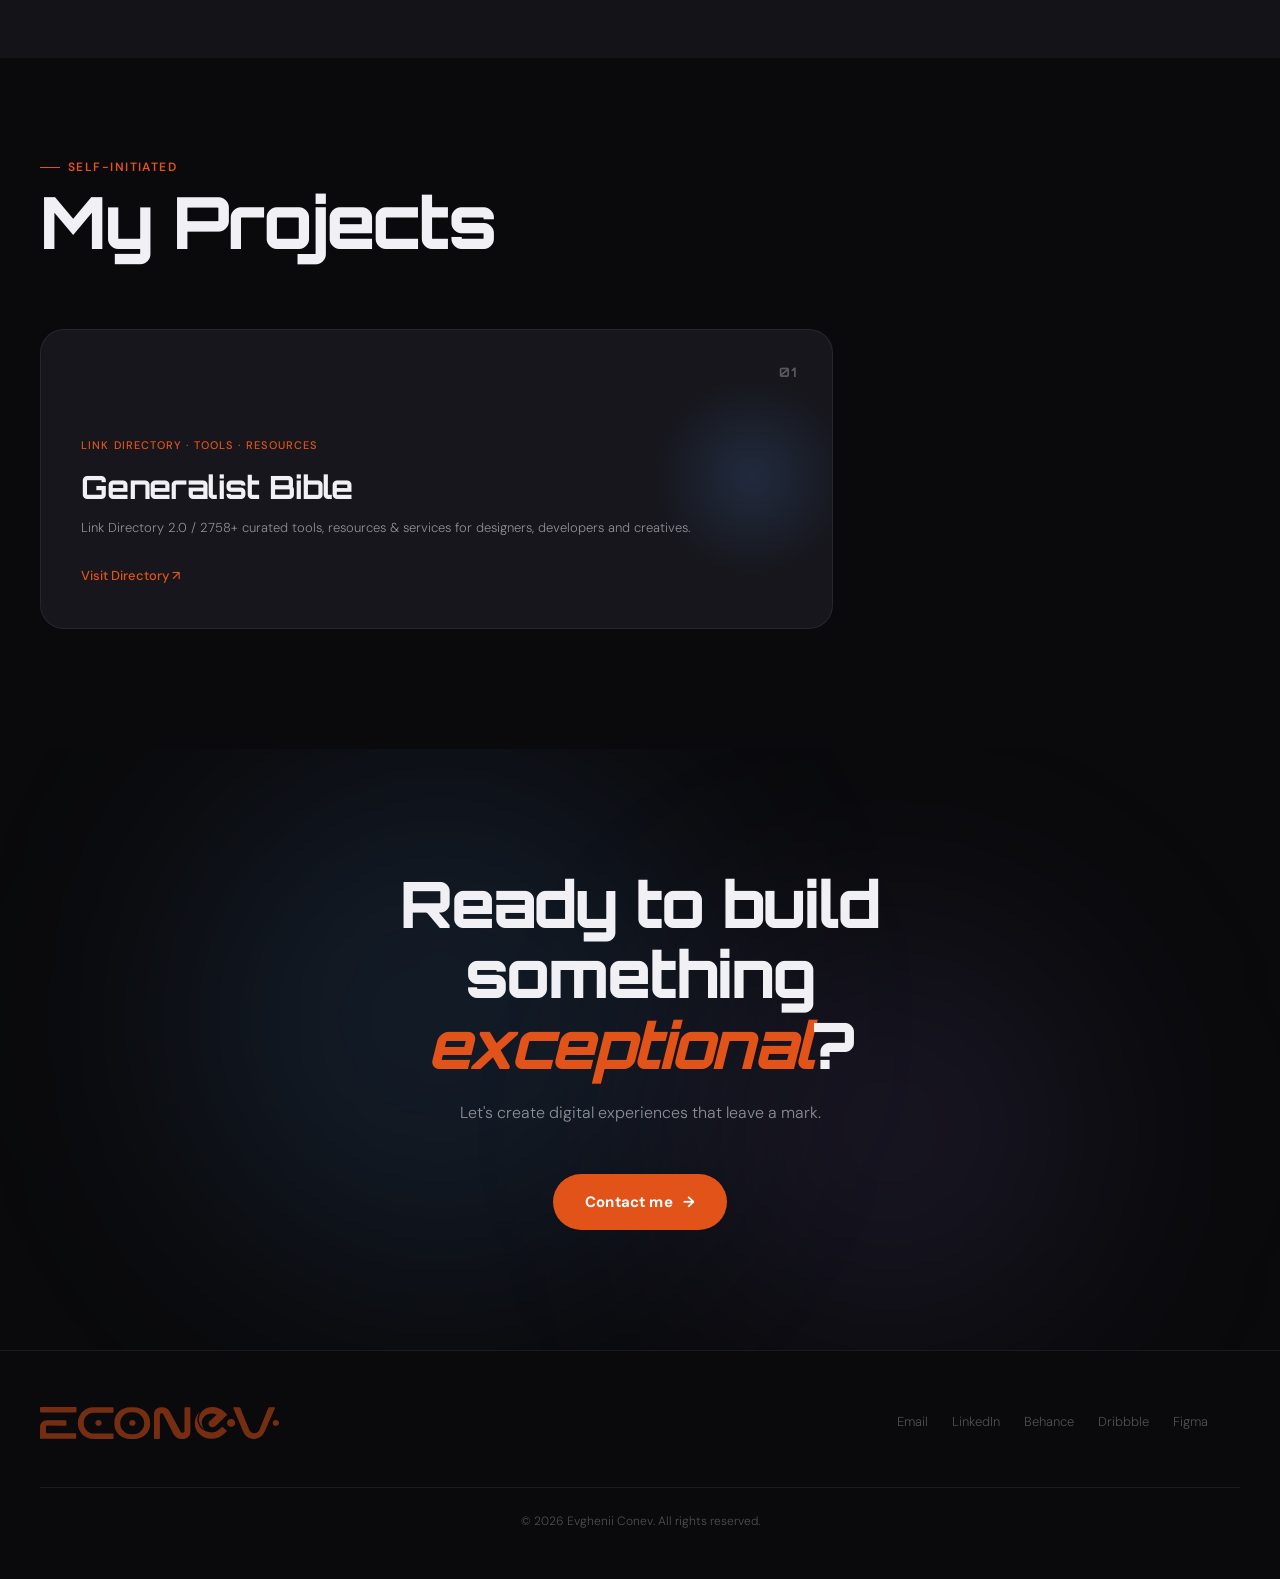
==== commit 4f244fd2: "Add files via upload" ====
--- a/index.html
+++ b/index.html
@@ -287,6 +287,21 @@
         <h2 class="section-title reveal-up">My Applications</h2>
       </div>
 
+<div class="work-grid">
+        <div class="work-card reveal-up" style="--delay:0.1s">
+          <div class="card-inner">
+            <div class="card-glow"></div>
+            <div class="card-icon">
+              <img src="https://play-lh.googleusercontent.com/H5AN9CRoODo7Iz9XBmA63yt78ard_GJB6mKhCKEwypZCMsCGob864kTydPDsYHEaXfuA6PLWPiDAFikWiVudlA=w480-h960-rw" alt="Culinary Icon">
+            </div>
+            <div class="card-label">Mobile App · Food · Recipes</div>
+            <h3 class="card-title">Culinary</h3>
+            <p class="card-desc">A premium collection of carefully tested recipes for your aerogrill and meat cooking. Weekly automatic replenishment of the database with fresh masterpieces.</p>
+            <a href="https://play.google.com/store/apps/details?id=ru.econev.culinary" target="_blank" class="card-link">Google Play ↗</a>
+          </div>
+          <div class="card-number">01</div>
+        </div>
+
       <div class="work-grid">
         <div class="work-card reveal-up" style="--delay:0.1s">
           <div class="card-inner">
@@ -299,7 +314,7 @@
             <p class="card-desc">AI-powered fitness app that builds personalized workout routines based on your equipment and mood.</p>
             <a href="https://play.google.com/store/apps/details?id=com.workoutnow" target="_blank" class="card-link">Google Play ↗</a>
           </div>
-          <div class="card-number">01</div>
+          <div class="card-number">02</div>
         </div>
 
         <div class="work-card reveal-up" style="--delay:0.15s">
@@ -313,7 +328,7 @@
             <p class="card-desc">Interactive world map to find and connect to WiFi hotspots near you in real-time.</p>
             <a href="https://play.google.com/store/apps/details?id=com.free_wifi" target="_blank" class="card-link">Google Play ↗</a>
           </div>
-          <div class="card-number">02</div>
+          <div class="card-number">03</div>
         </div>
 
         <div class="work-card reveal-up" style="--delay:0.2s">
@@ -327,7 +342,7 @@
             <p class="card-desc">Real-time conflict monitoring dashboard providing live updates and regional analysis.</p>
             <a href="https://play.google.com/store/apps/details?id=com.econev.monitor" target="_blank" class="card-link">Google Play ↗</a>
           </div>
-          <div class="card-number">03</div>
+          <div class="card-number">04</div>
         </div>
       </div>
     </div>
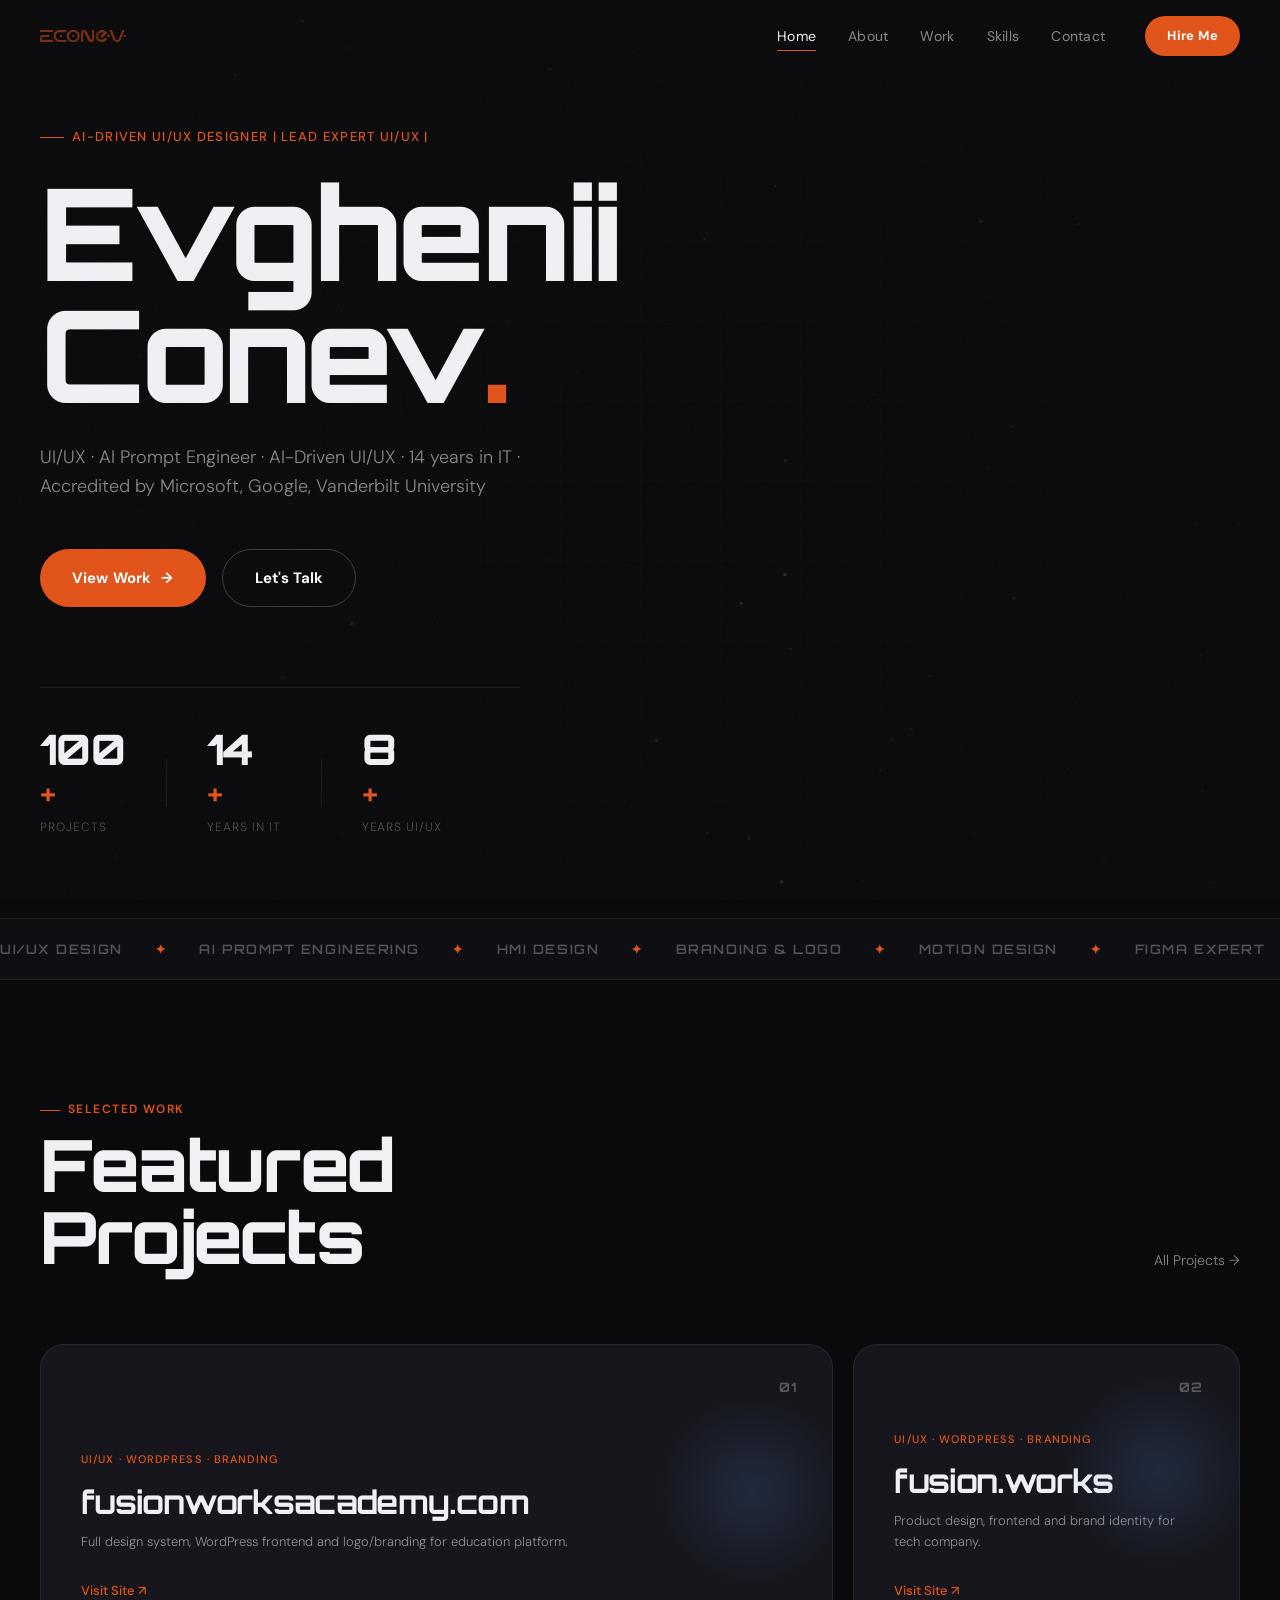
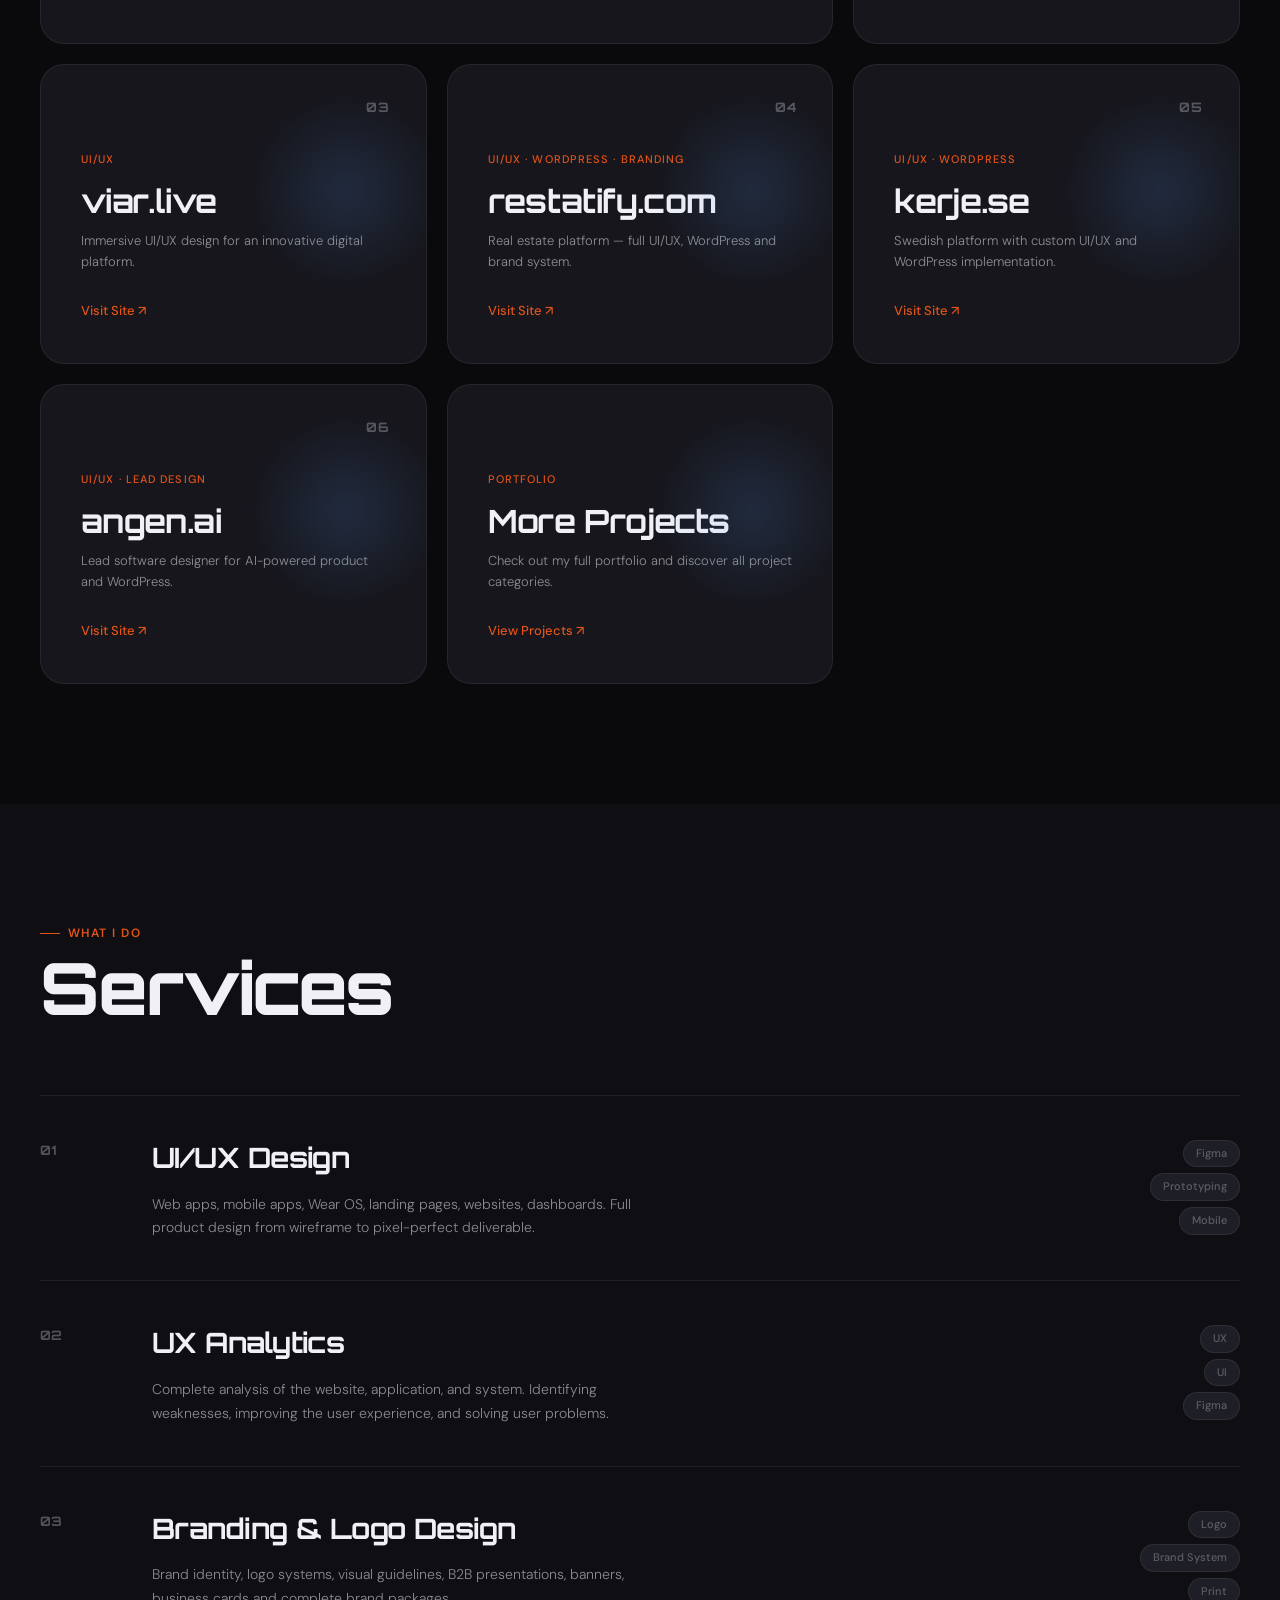
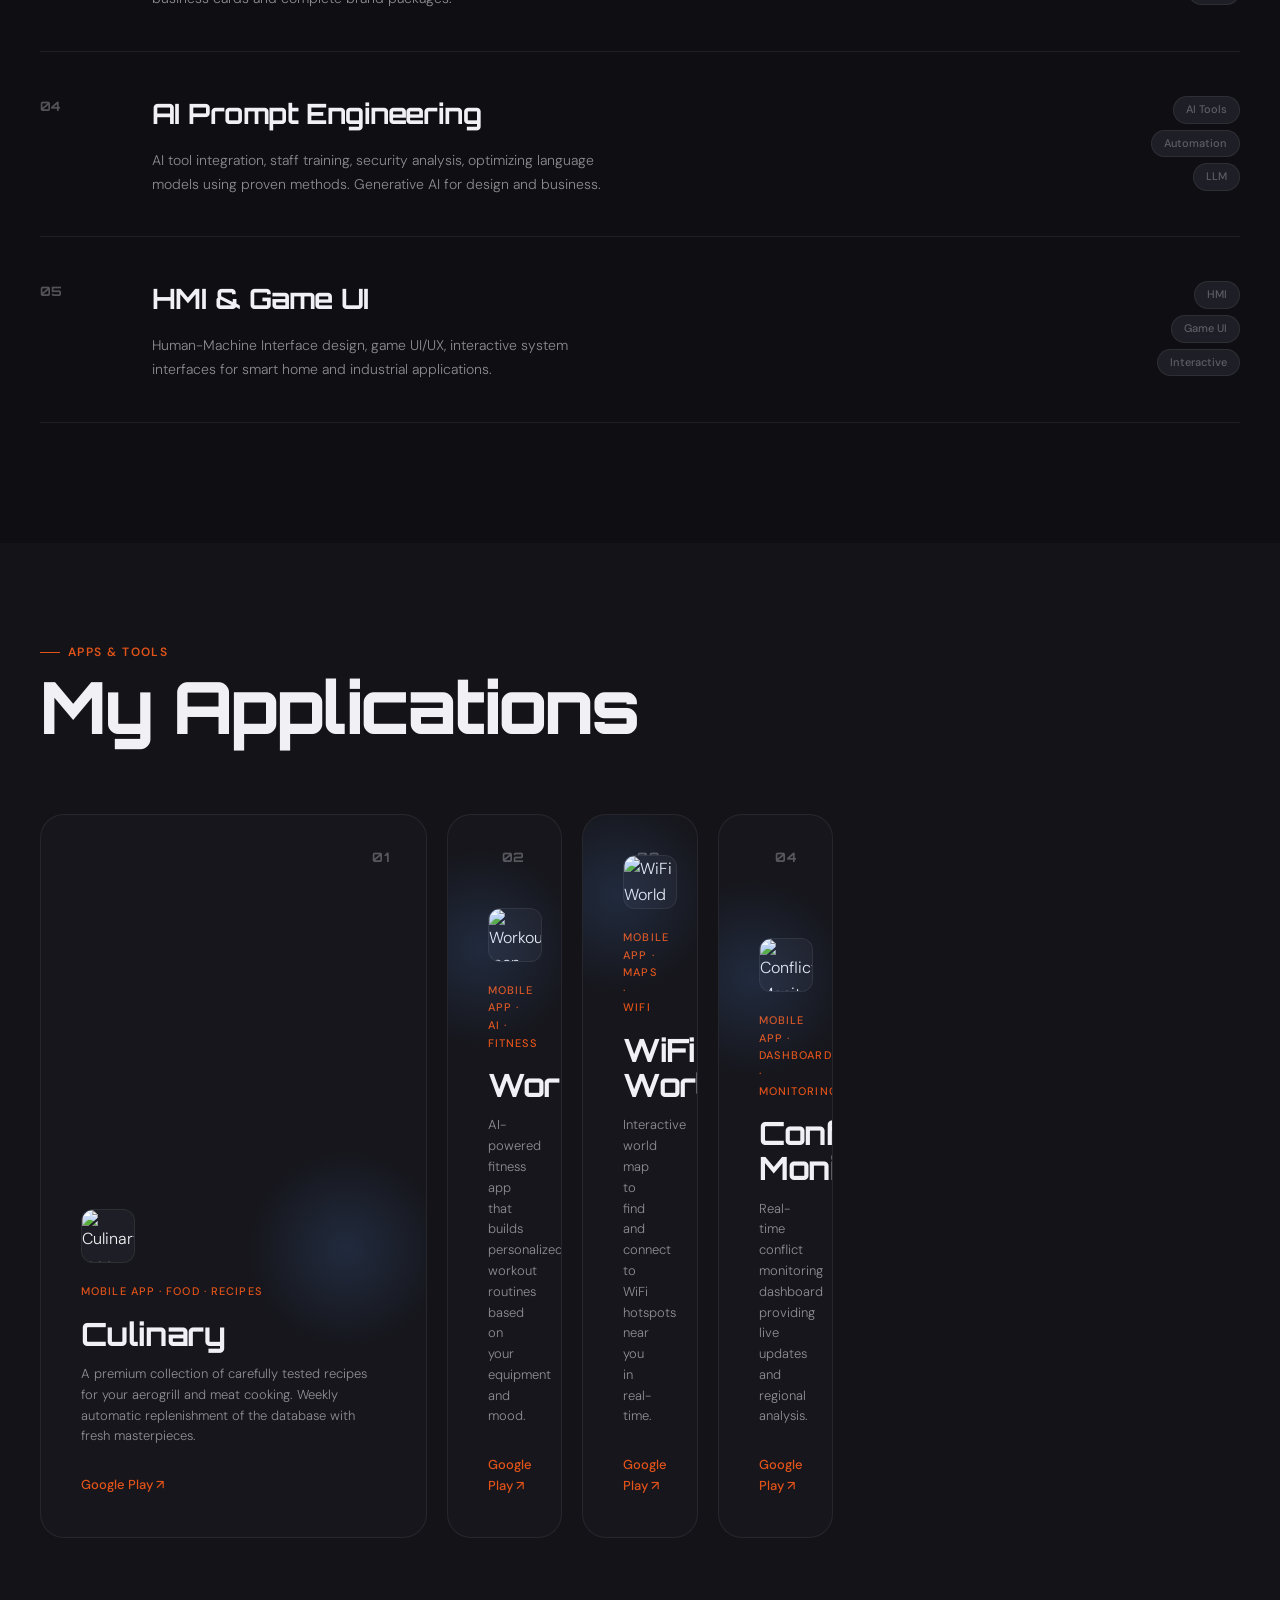
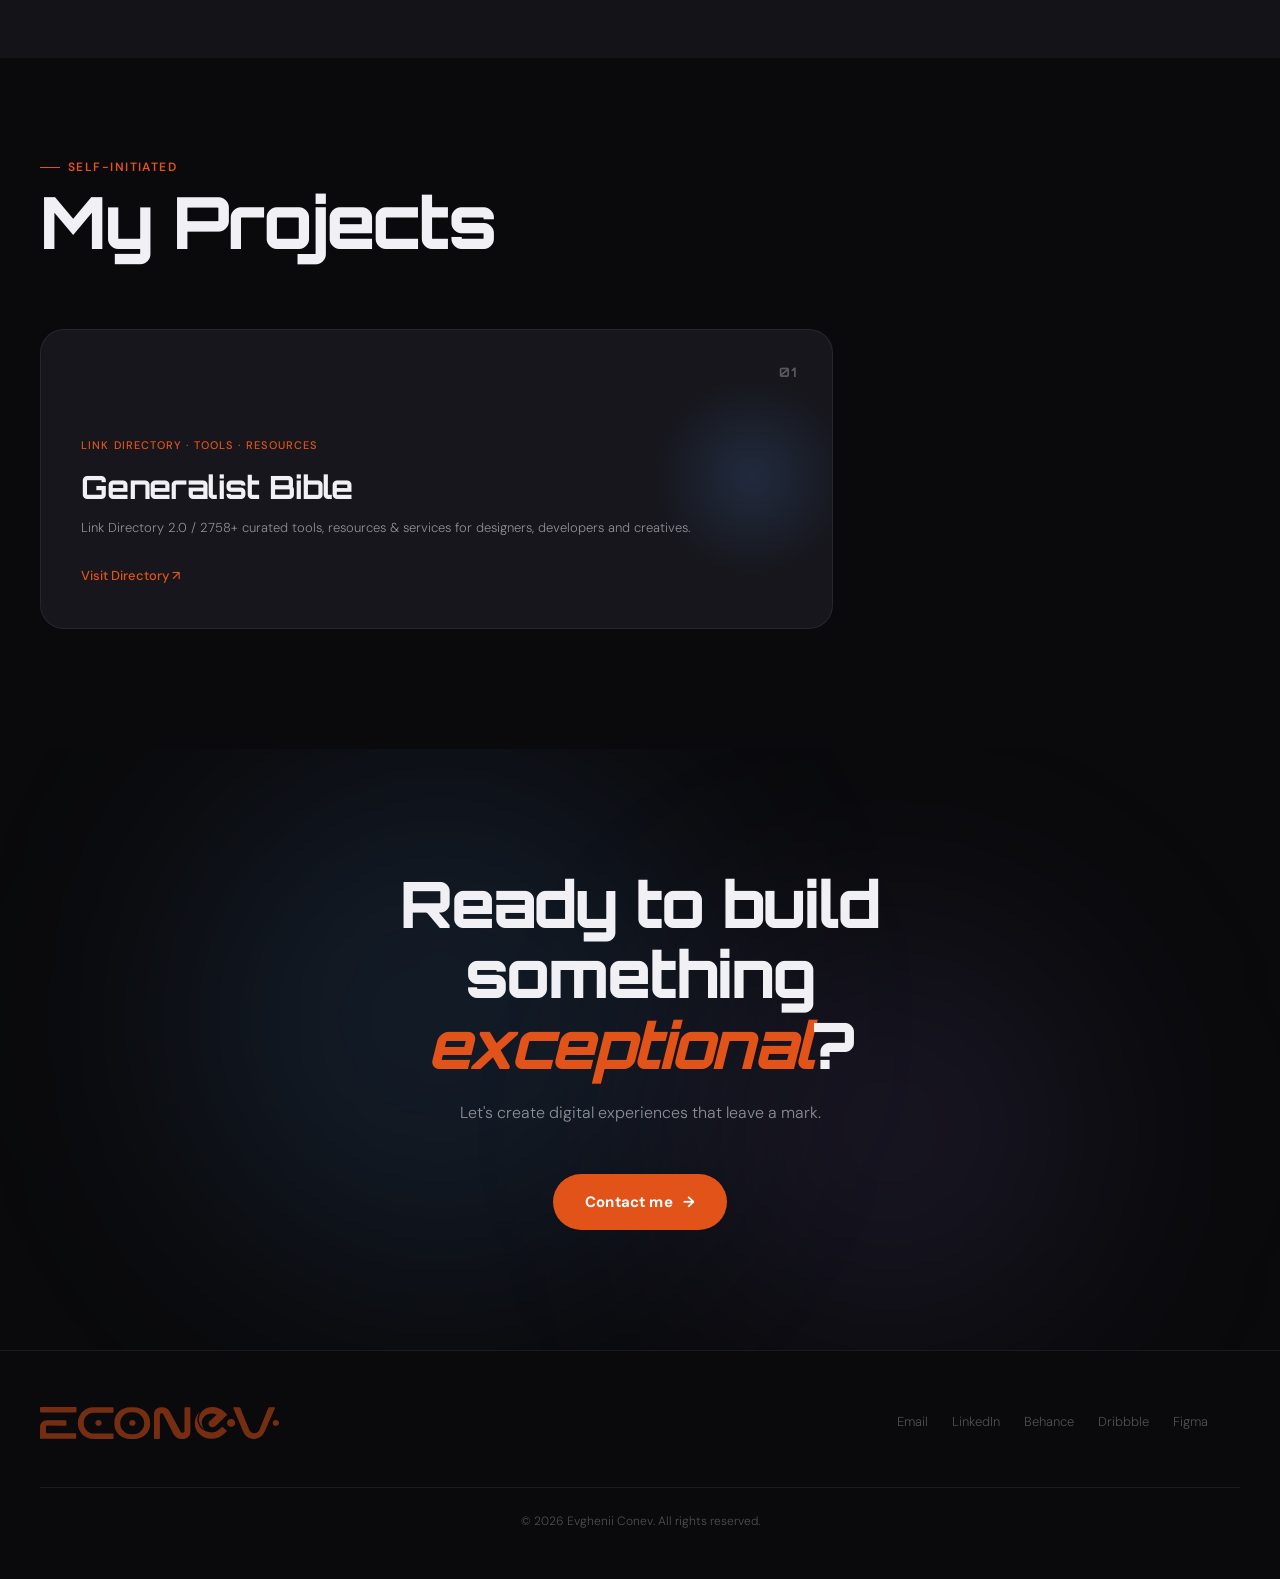
==== commit 39c2b171: "Add files via upload" ====
--- a/index.html
+++ b/index.html
@@ -287,7 +287,7 @@
         <h2 class="section-title reveal-up">My Applications</h2>
       </div>
 
-<div class="work-grid">
+      <div class="work-grid">
         <div class="work-card reveal-up" style="--delay:0.1s">
           <div class="card-inner">
             <div class="card-glow"></div>
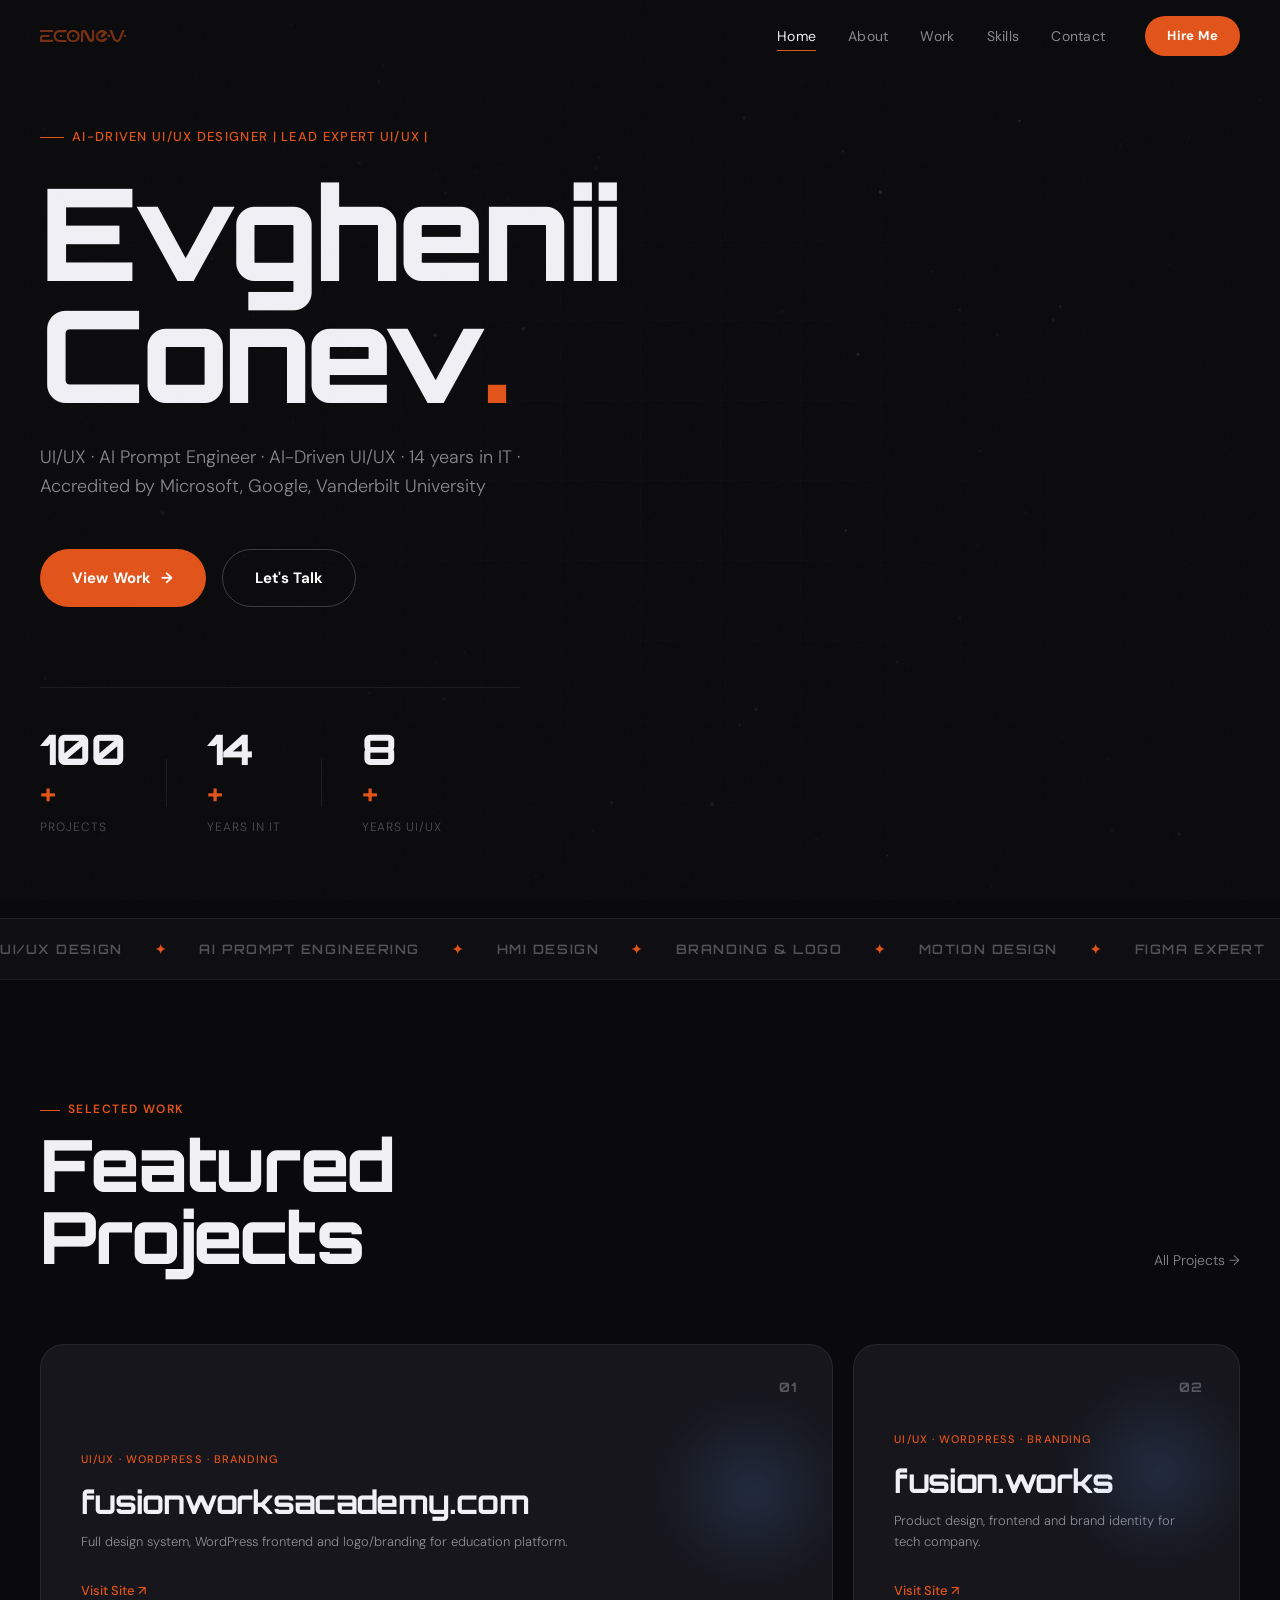
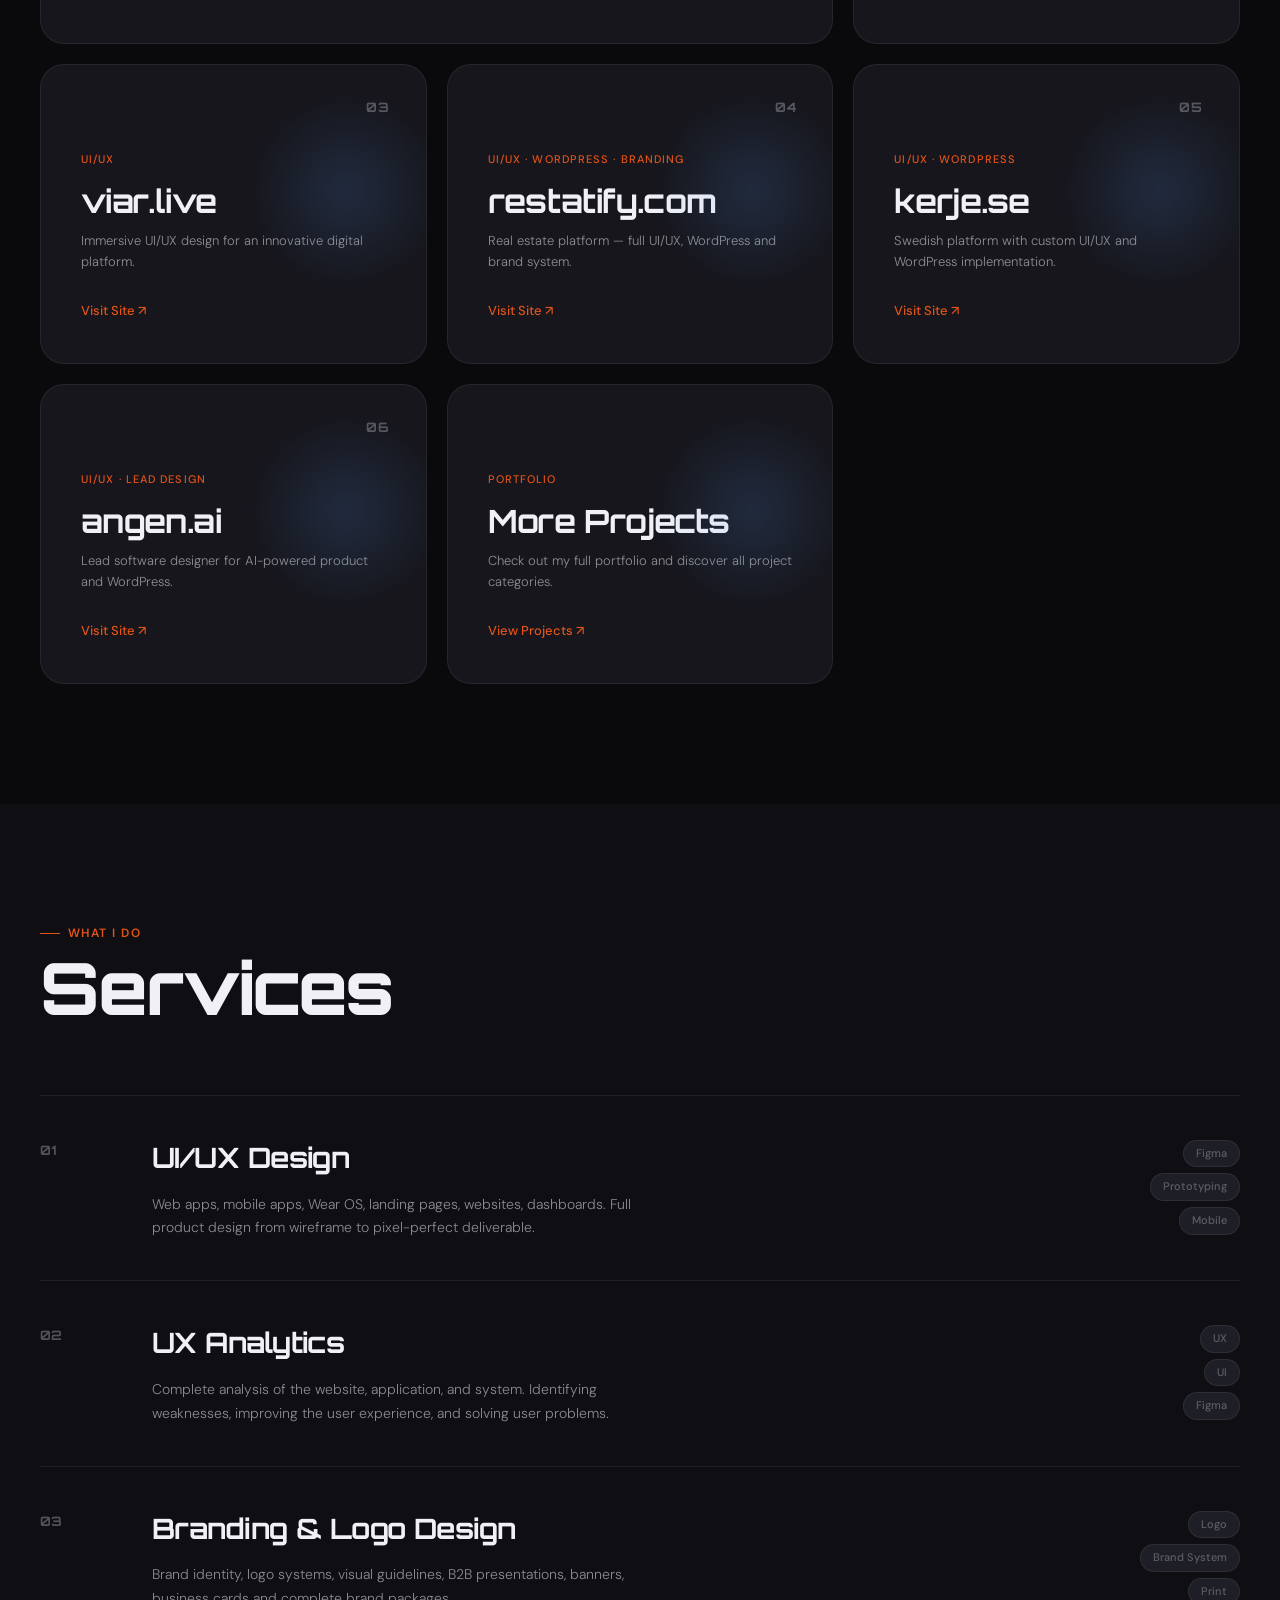
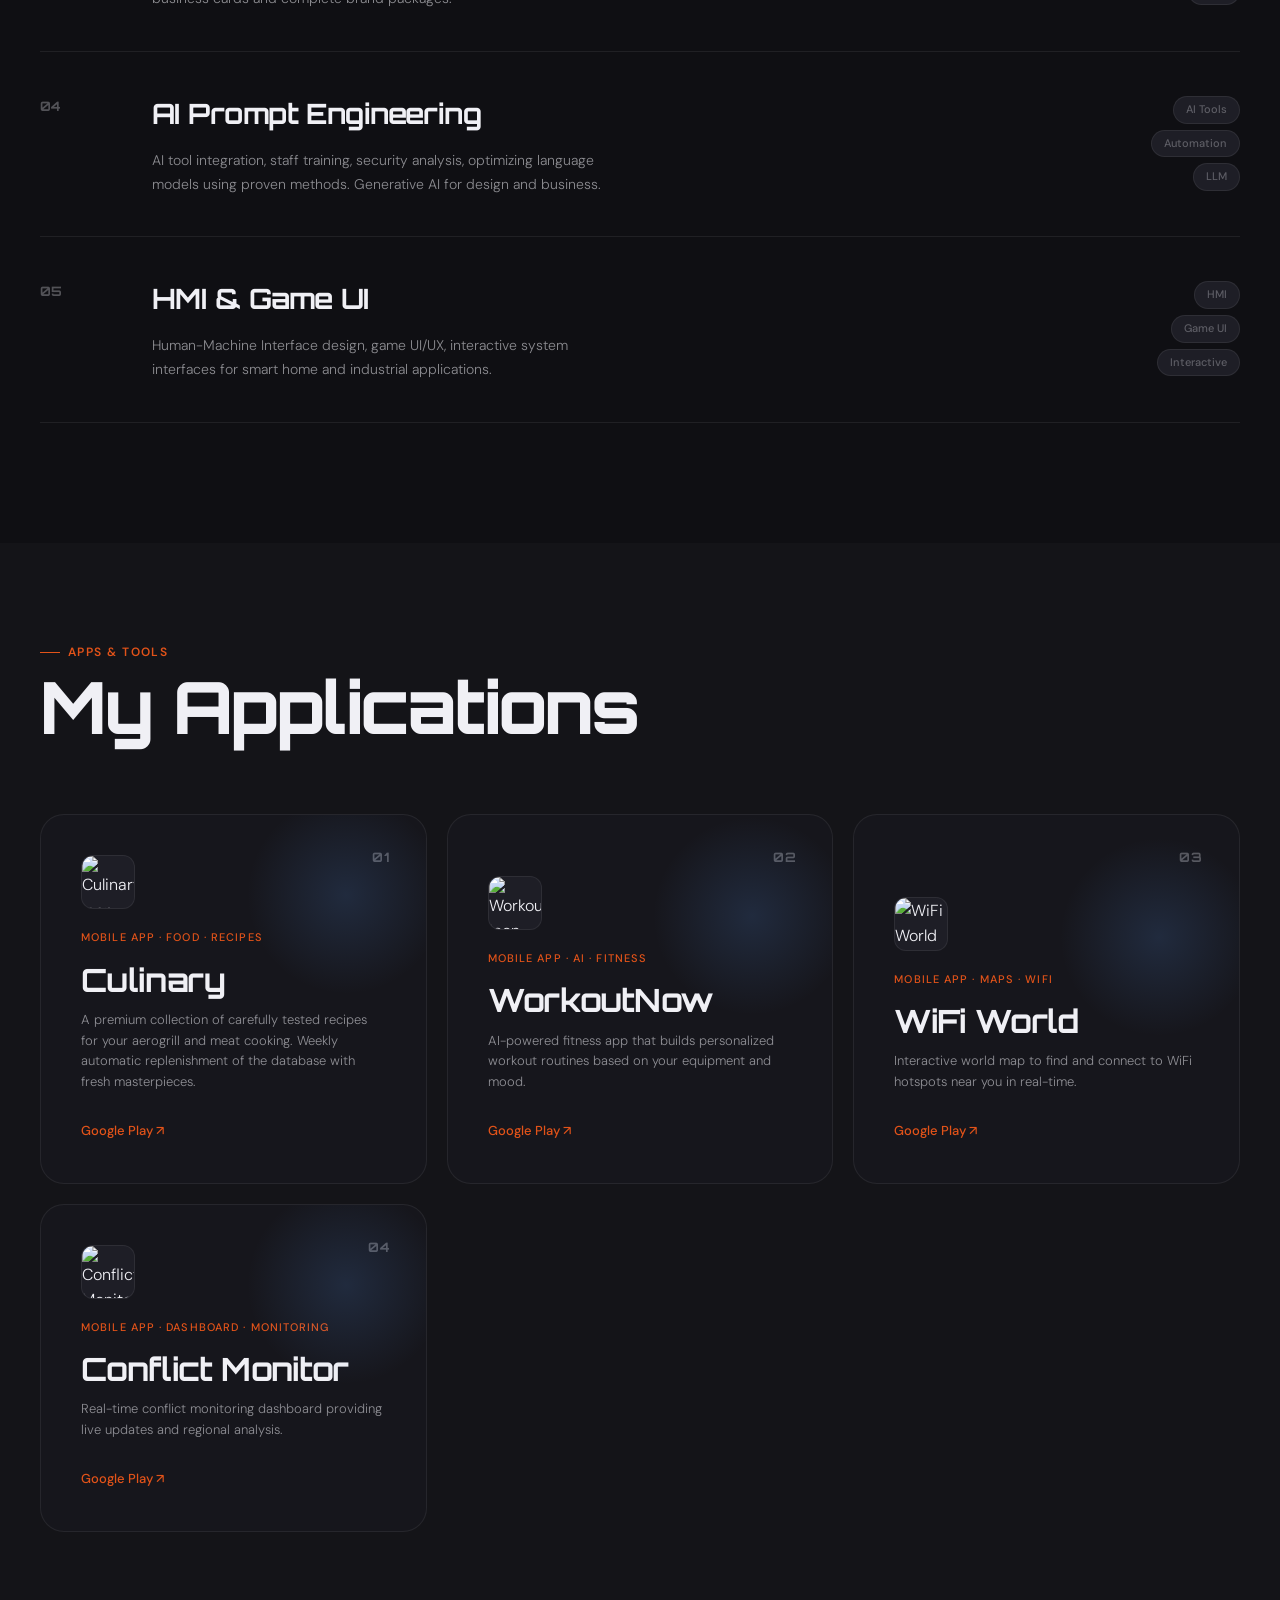
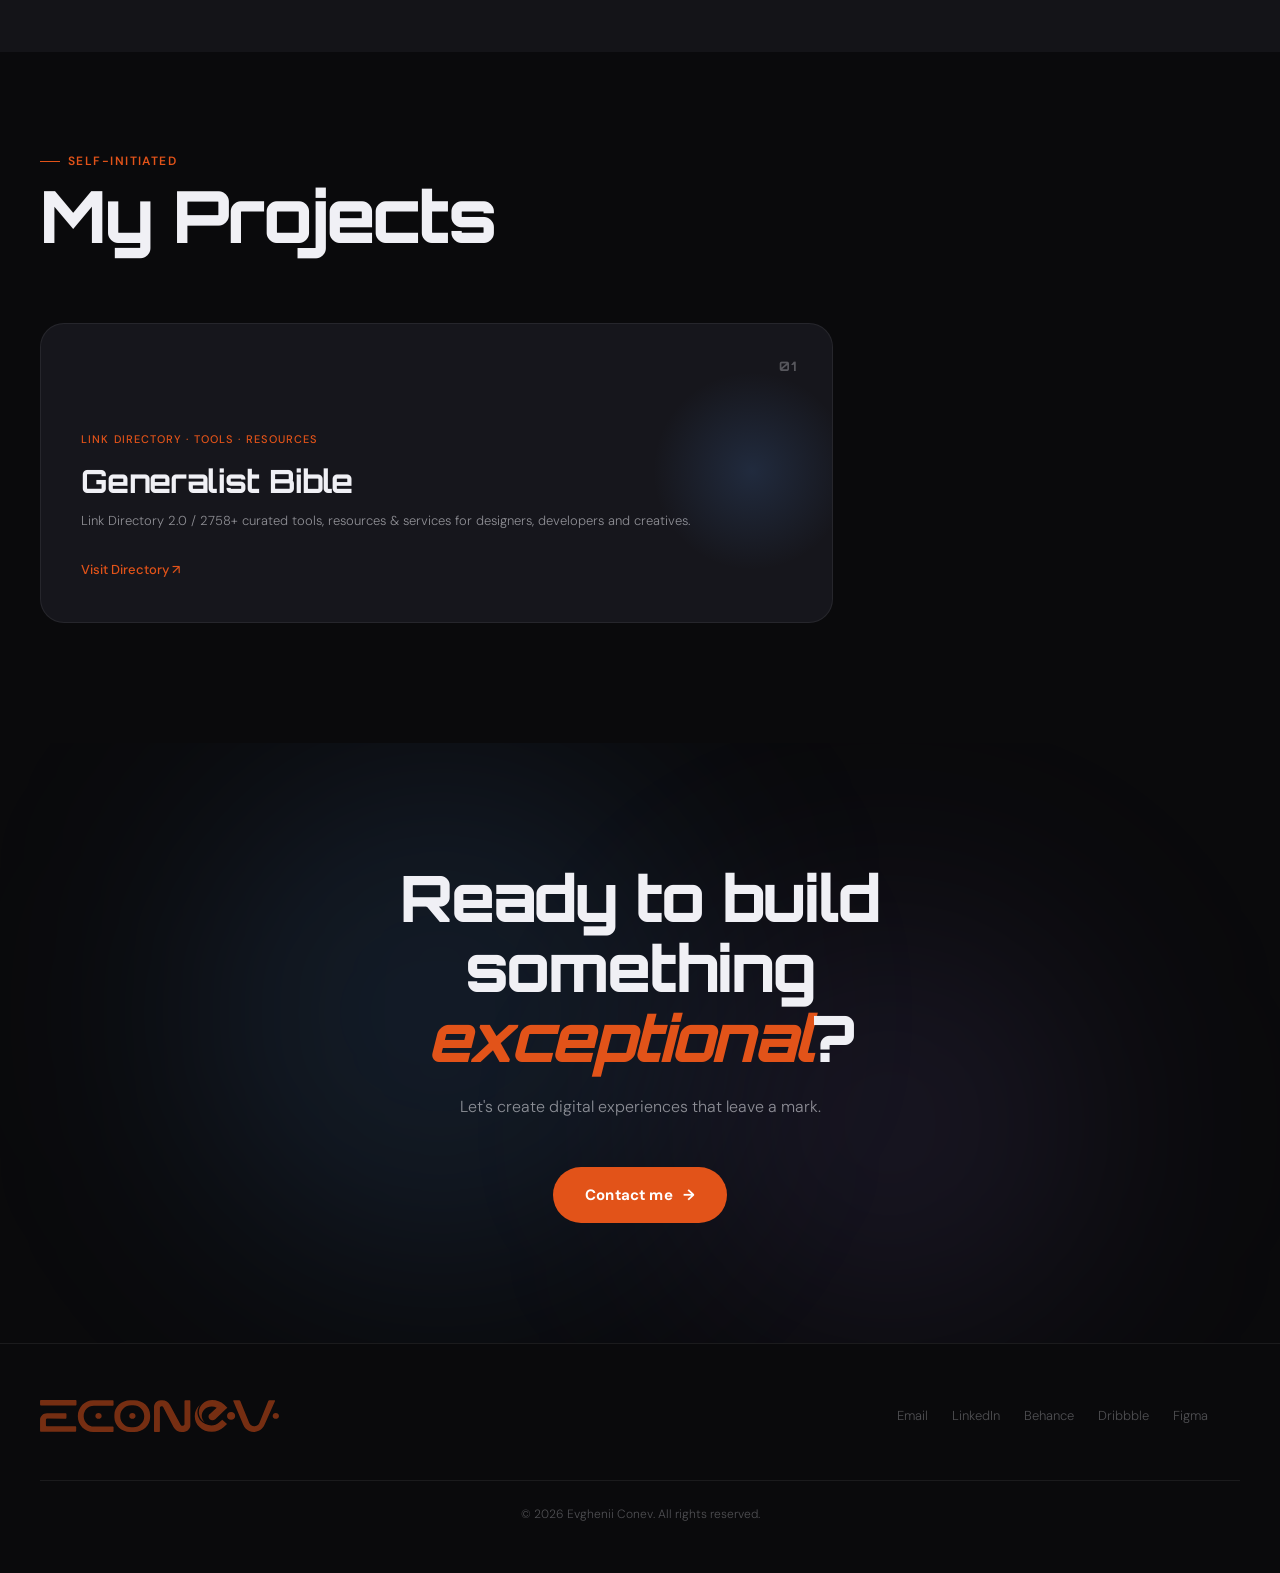
==== commit 043c885f: "Add files via upload" ====
--- a/index.html
+++ b/index.html
@@ -302,7 +302,6 @@
           <div class="card-number">01</div>
         </div>
 
-      <div class="work-grid">
         <div class="work-card reveal-up" style="--delay:0.1s">
           <div class="card-inner">
             <div class="card-glow"></div>
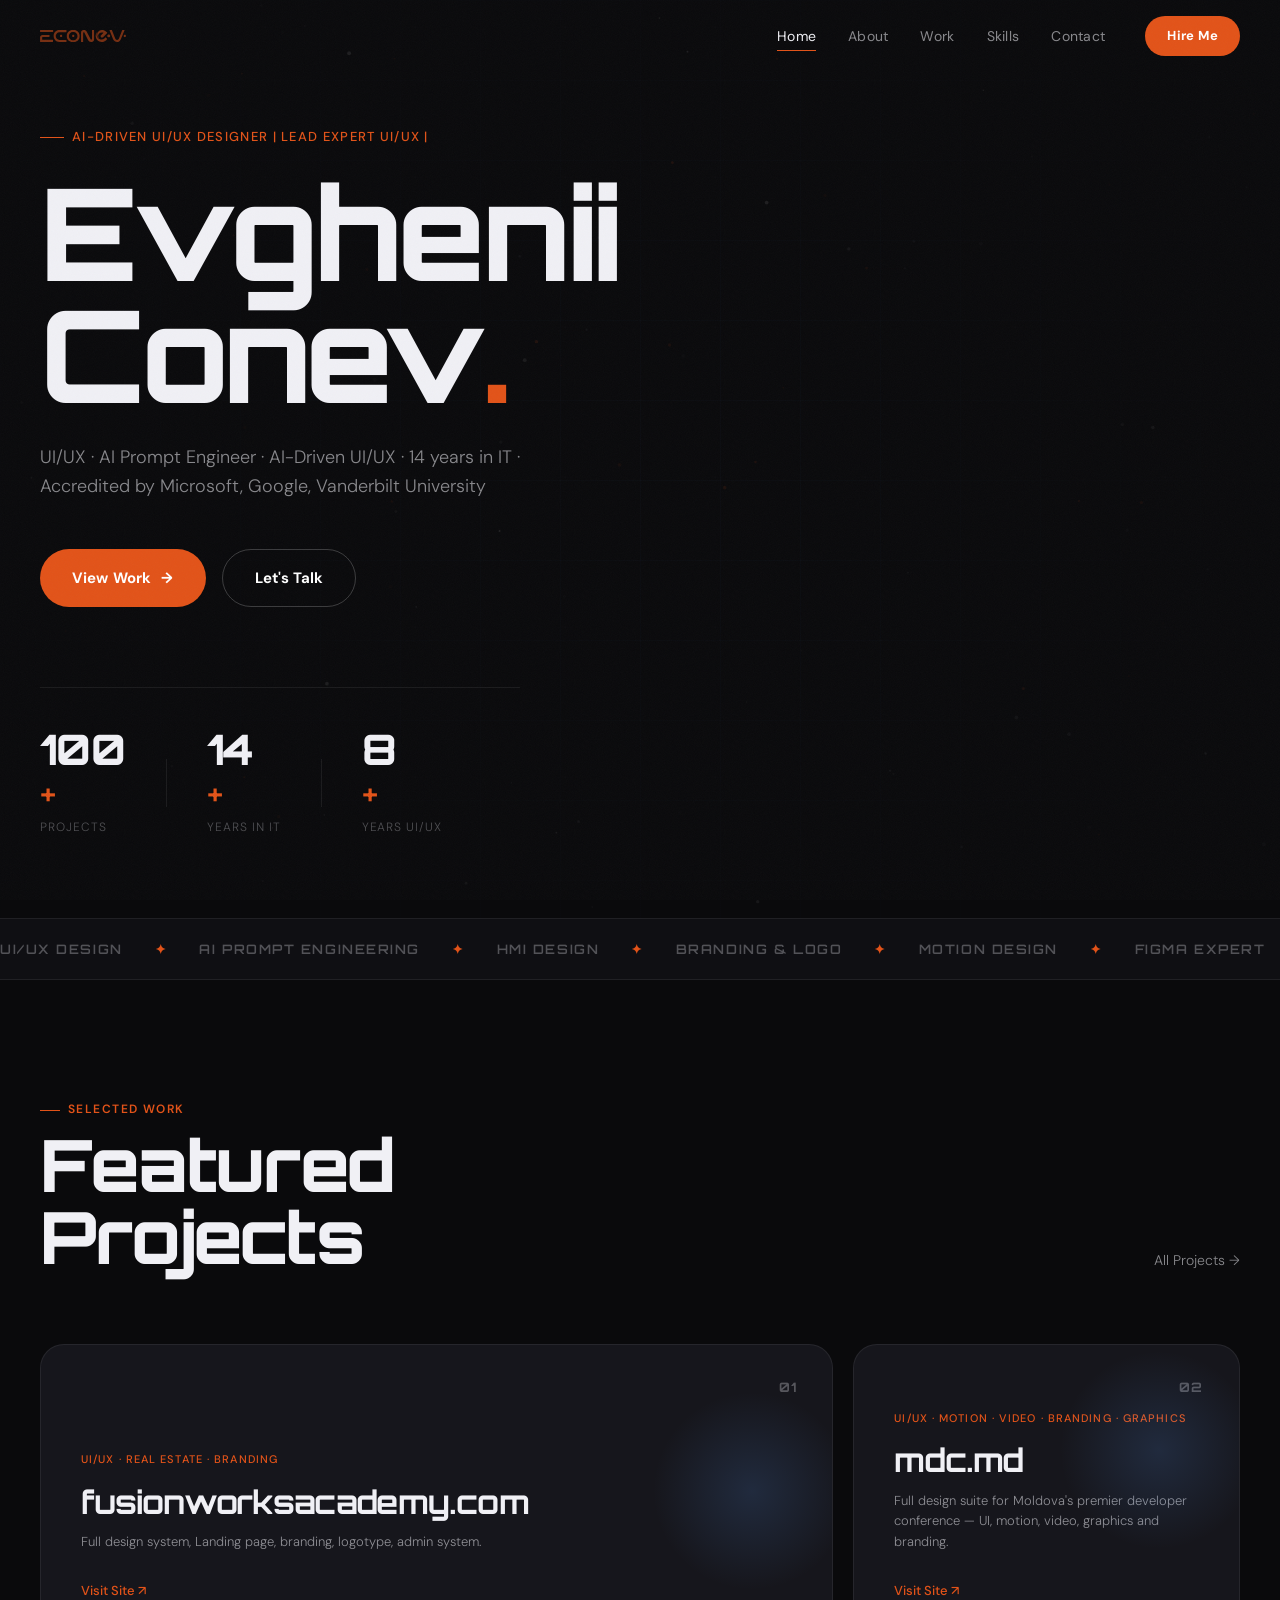
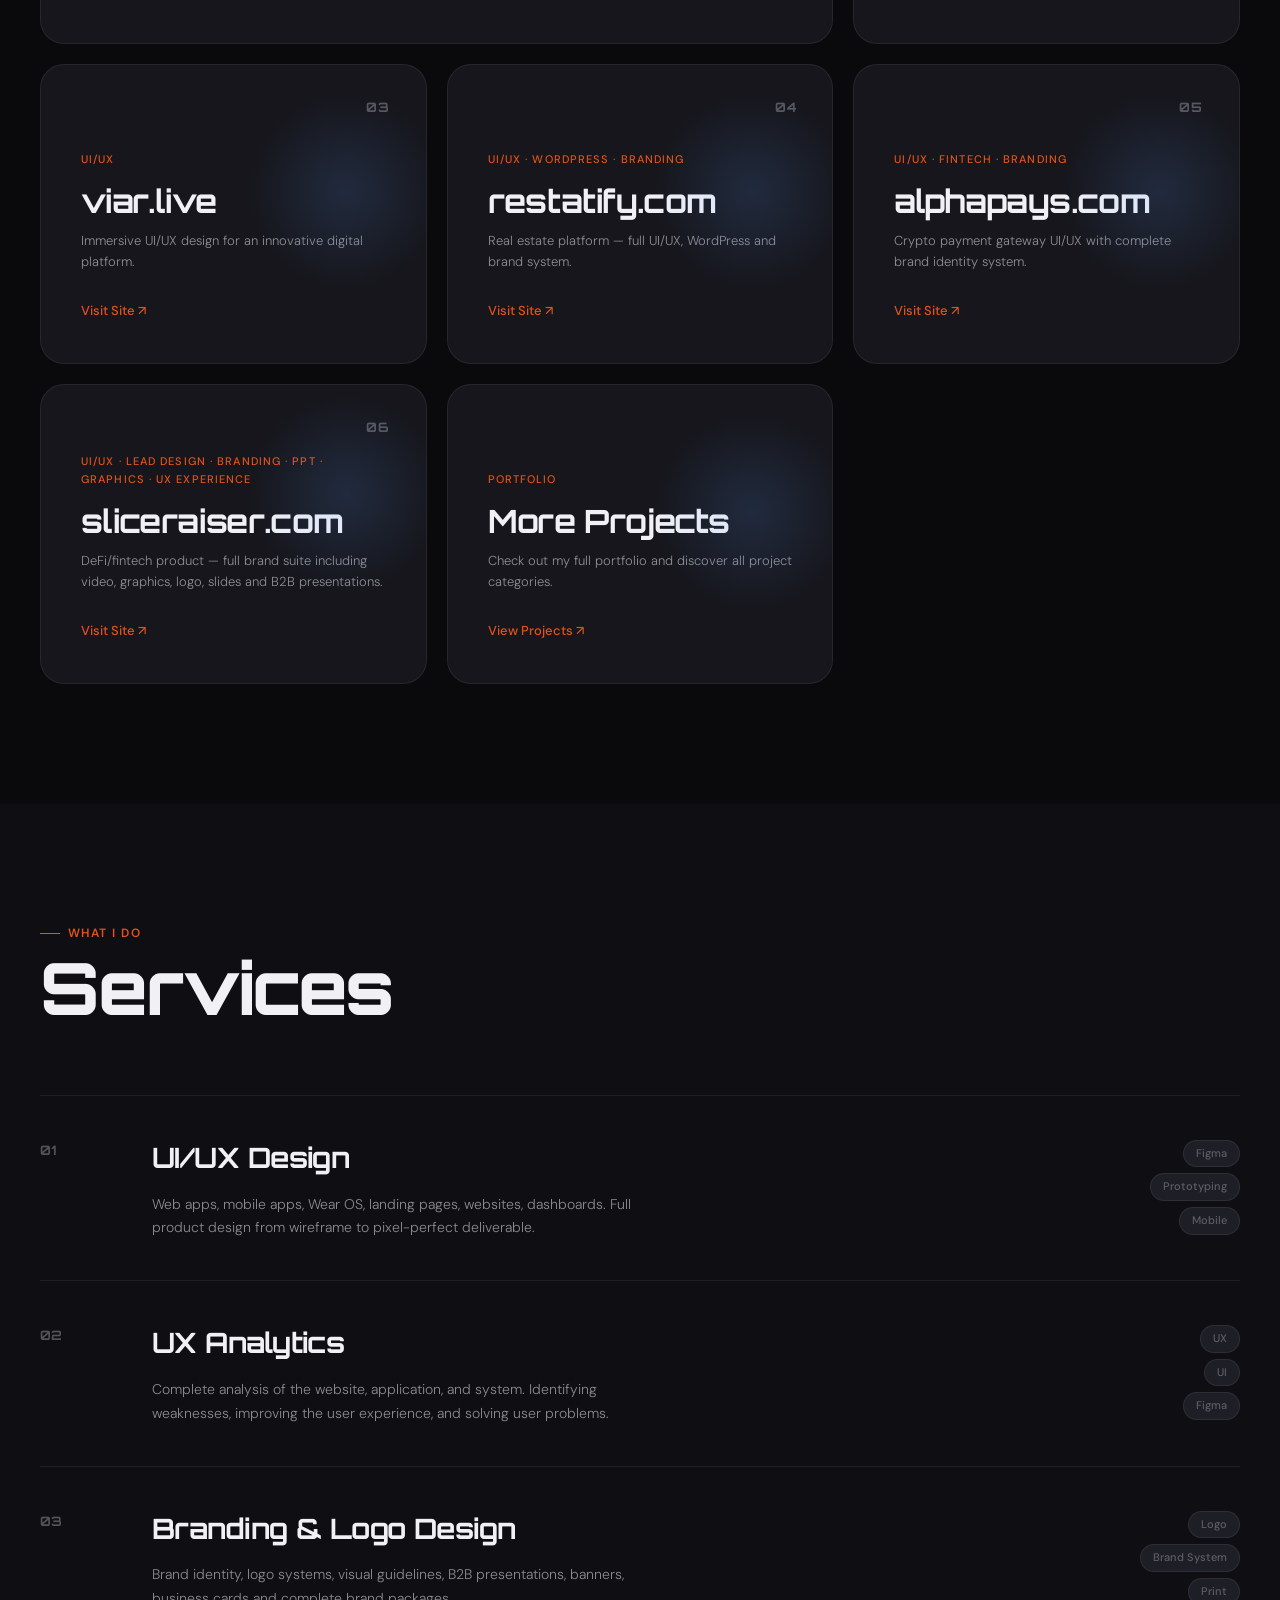
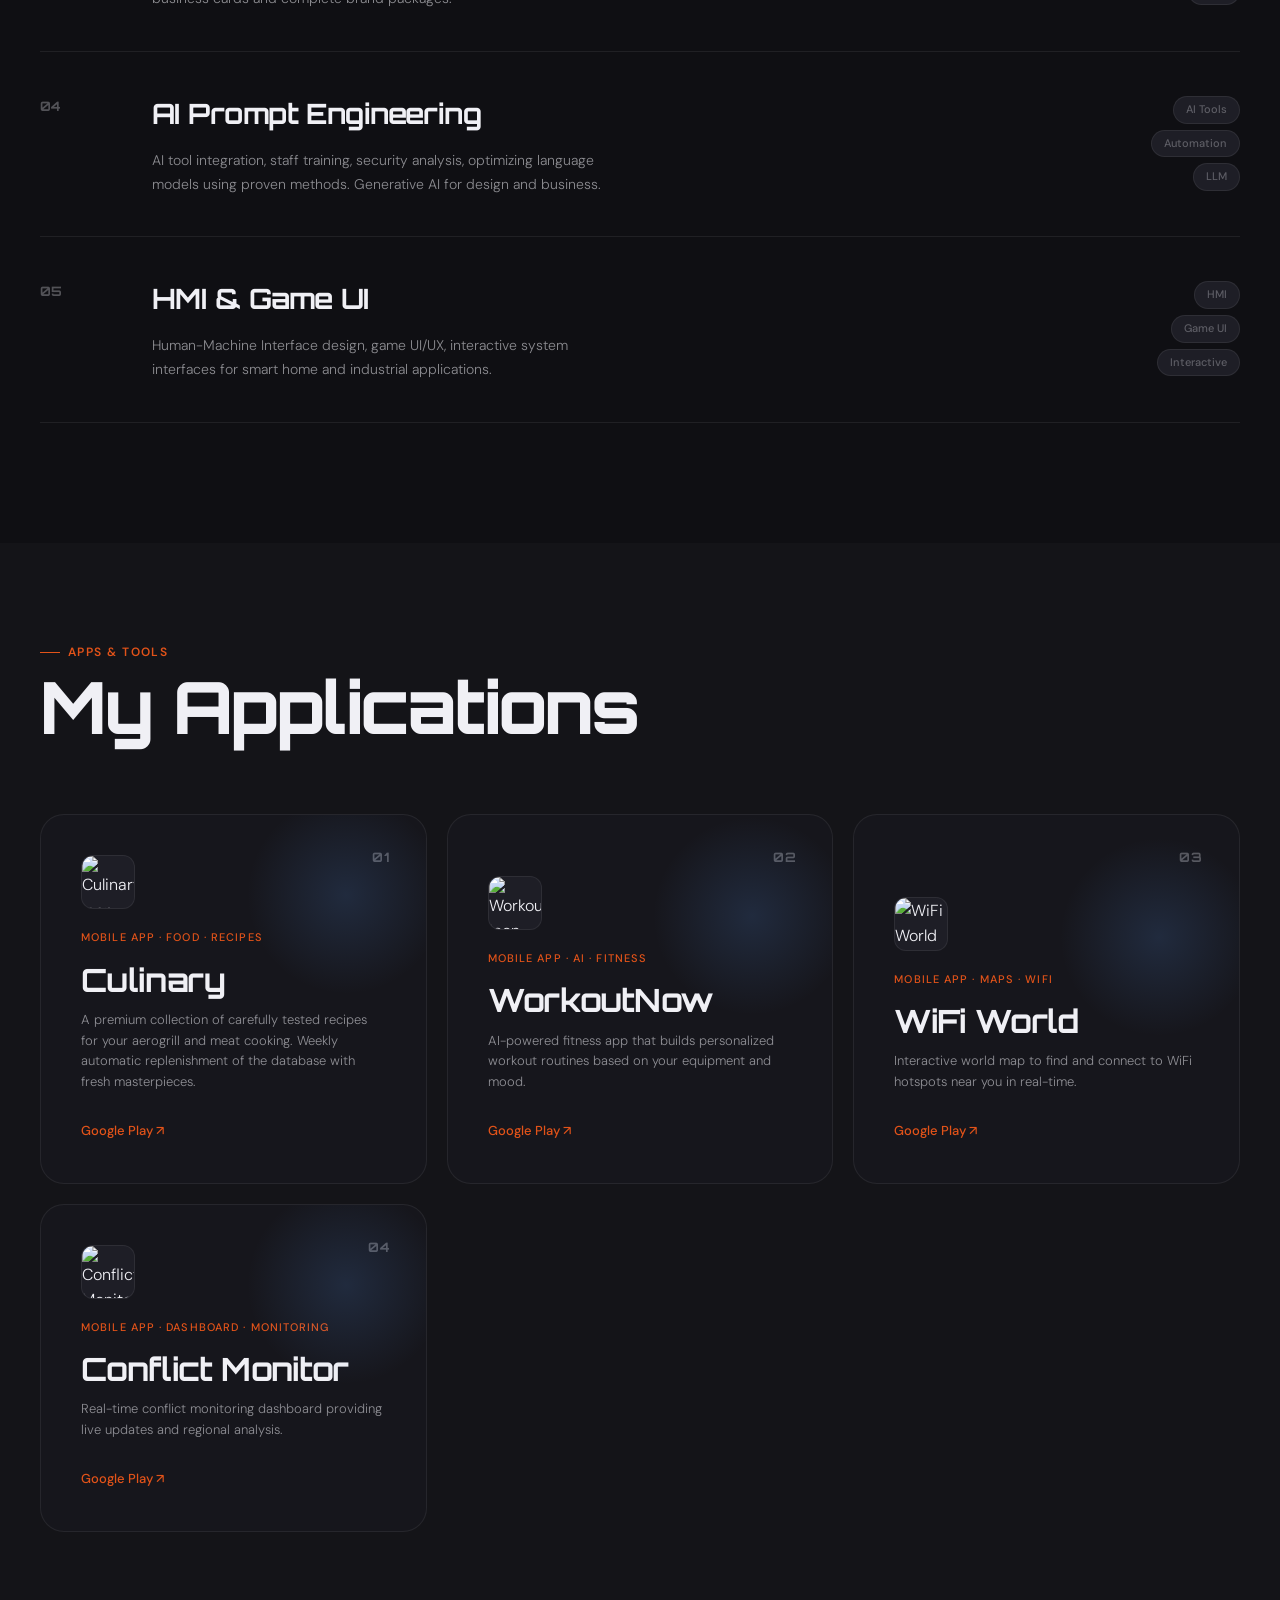
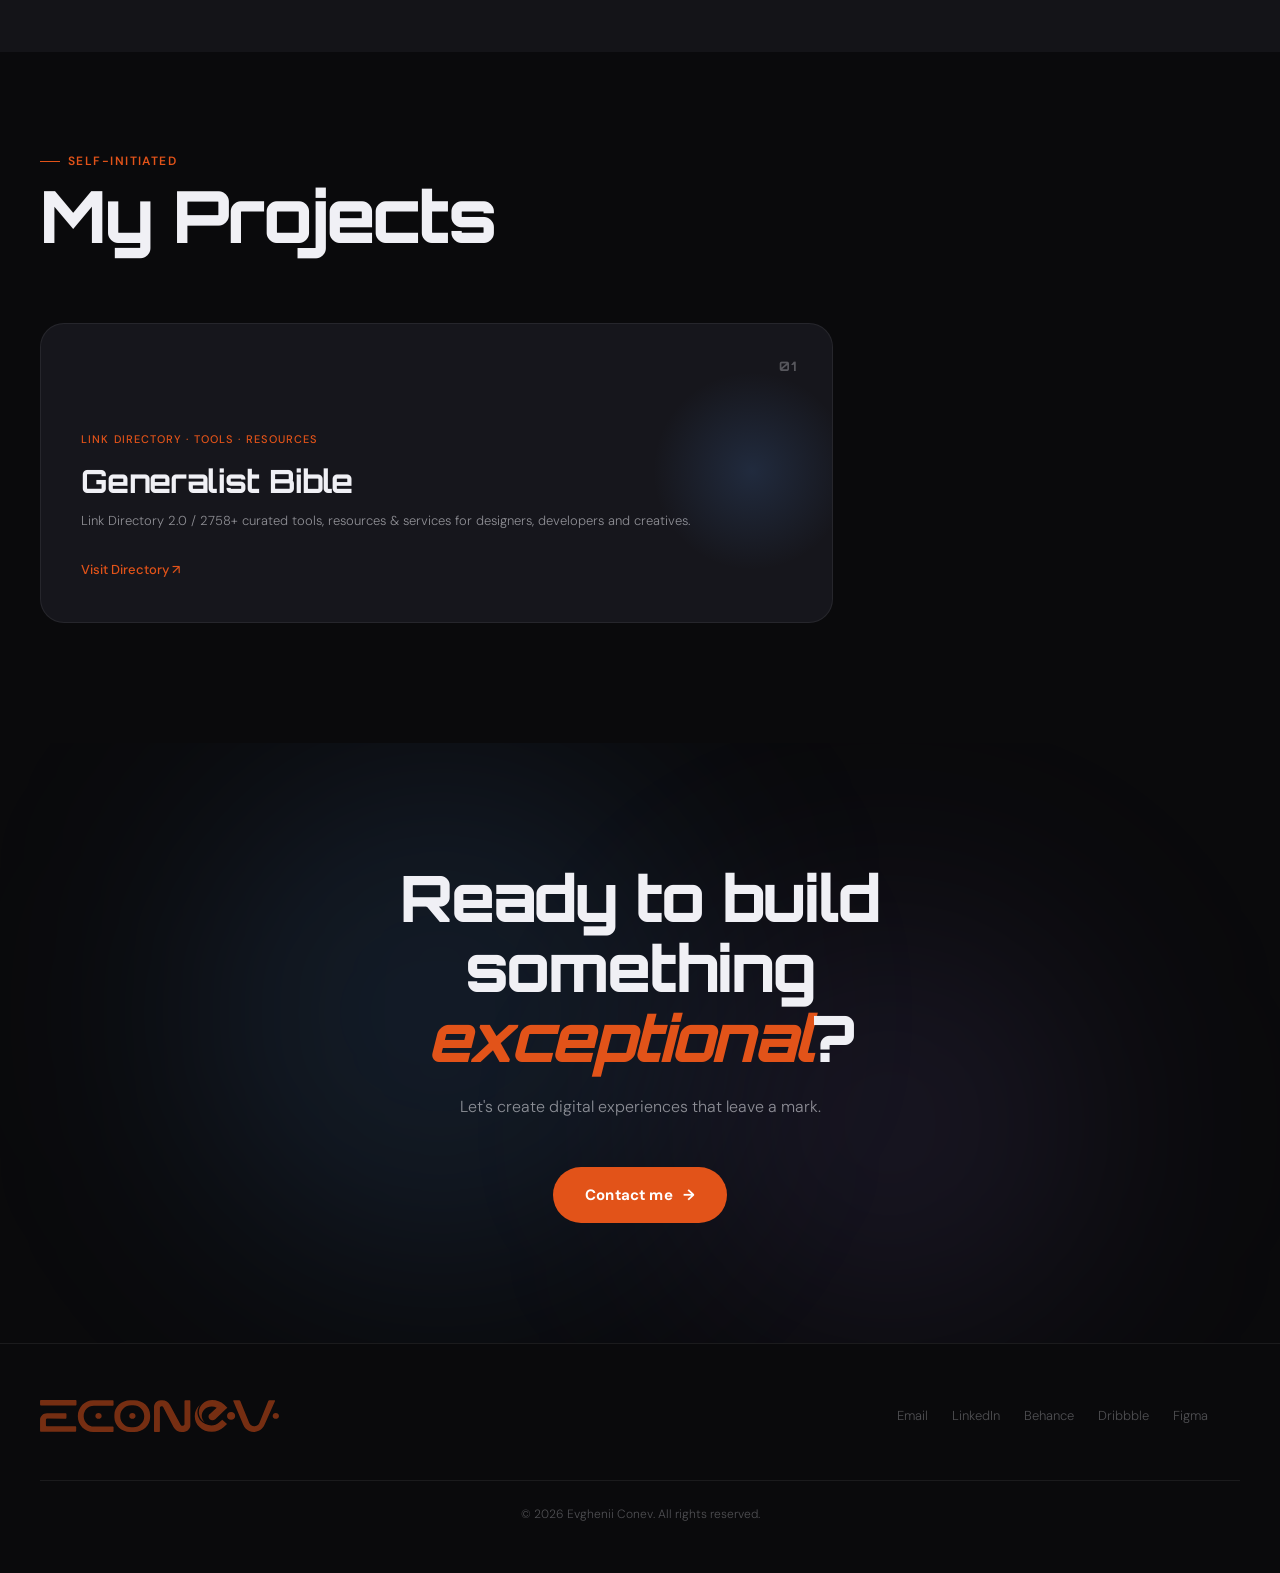
==== commit 0e702250: "Add files via upload" ====
--- a/index.html
+++ b/index.html
@@ -137,10 +137,10 @@
         <div class="work-card card-large reveal-up" style="--delay:0.1s">
           <div class="card-inner">
             <div class="card-glow"></div>
-            <div class="card-label">UI/UX · WordPress · Branding</div>
+            <div class="card-label">UI/UX · Real Estate · Branding</div>
             <h3 class="card-title">fusionworksacademy.com</h3>
-            <p class="card-desc">Full design system, WordPress frontend and logo/branding for education platform.</p>
-            <a href="https://fusionworksacademy.com" target="_blank" class="card-link">Visit Site ↗</a>
+            <p class="card-desc">Full design system, Landing page, branding, logotype, admin system.</p>
+            <a href="https://prop-atlas.com/" target="_blank" class="card-link">Visit Site ↗</a>
           </div>
           <div class="card-number">01</div>
         </div>
@@ -148,10 +148,10 @@
         <div class="work-card reveal-up" style="--delay:0.15s">
           <div class="card-inner">
             <div class="card-glow"></div>
-            <div class="card-label">UI/UX · WordPress · Branding</div>
-            <h3 class="card-title">fusion.works</h3>
-            <p class="card-desc">Product design, frontend and brand identity for tech company.</p>
-            <a href="https://fusion.works" target="_blank" class="card-link">Visit Site ↗</a>
+            <div class="card-label">UI/UX · Motion · Video · Branding · Graphics</div>
+            <h3 class="card-title">mdc.md</h3>
+            <p class="card-desc">Full design suite for Moldova's premier developer conference — UI, motion, video, graphics and branding.</p>
+            <a href="https://mdc.md/" target="_blank" class="card-link">Visit Site ↗</a>
           </div>
           <div class="card-number">02</div>
         </div>
@@ -181,10 +181,10 @@
         <div class="work-card reveal-up" style="--delay:0.3s">
           <div class="card-inner">
             <div class="card-glow"></div>
-            <div class="card-label">UI/UX · WordPress</div>
-            <h3 class="card-title">kerje.se</h3>
-            <p class="card-desc">Swedish platform with custom UI/UX and WordPress implementation.</p>
-            <a href="https://kerje.se" target="_blank" class="card-link">Visit Site ↗</a>
+            <div class="card-label">UI/UX · Fintech · Branding</div>
+            <h3 class="card-title">alphapays.com</h3>
+            <p class="card-desc">Crypto payment gateway UI/UX with complete brand identity system.</p>
+            <a href="https://alphapays.com/" target="_blank" class="card-link">Visit Site ↗</a>
           </div>
           <div class="card-number">05</div>
         </div>
@@ -192,10 +192,10 @@
         <div class="work-card reveal-up" style="--delay:0.35s">
           <div class="card-inner">
             <div class="card-glow"></div>
-            <div class="card-label">UI/UX · Lead Design</div>
-            <h3 class="card-title">angen.ai</h3>
-            <p class="card-desc">Lead software designer for AI-powered product and WordPress.</p>
-            <a href="https://angen.ai" target="_blank" class="card-link">Visit Site ↗</a>
+            <div class="card-label">UI/UX · Lead Design · Branding · PPT · Graphics · UX Experience</div>
+            <h3 class="card-title">sliceraiser.com</h3>
+            <p class="card-desc">DeFi/fintech product — full brand suite including video, graphics, logo, slides and B2B presentations.</p>
+            <a href="https://www.sliceraiser.com/" target="_blank" class="card-link">Visit Site ↗</a>
           </div>
           <div class="card-number">06</div>
         </div>
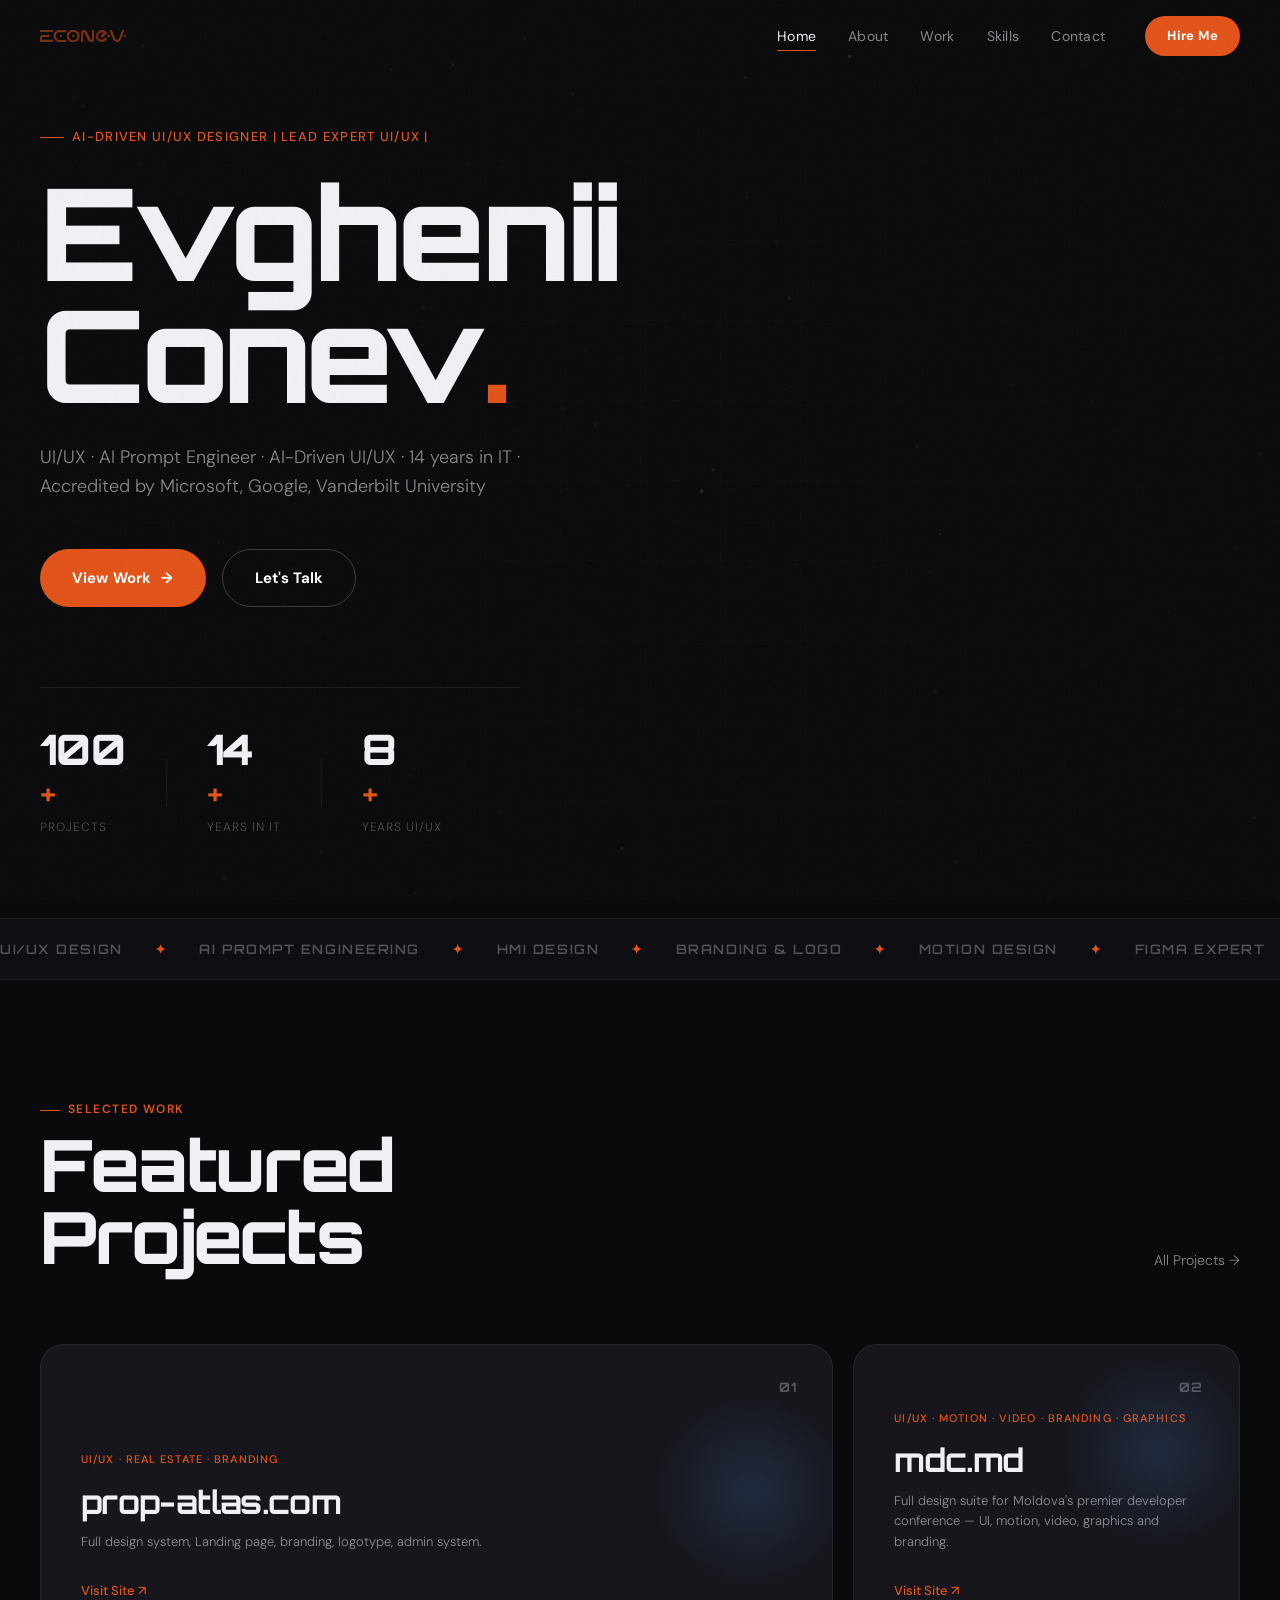
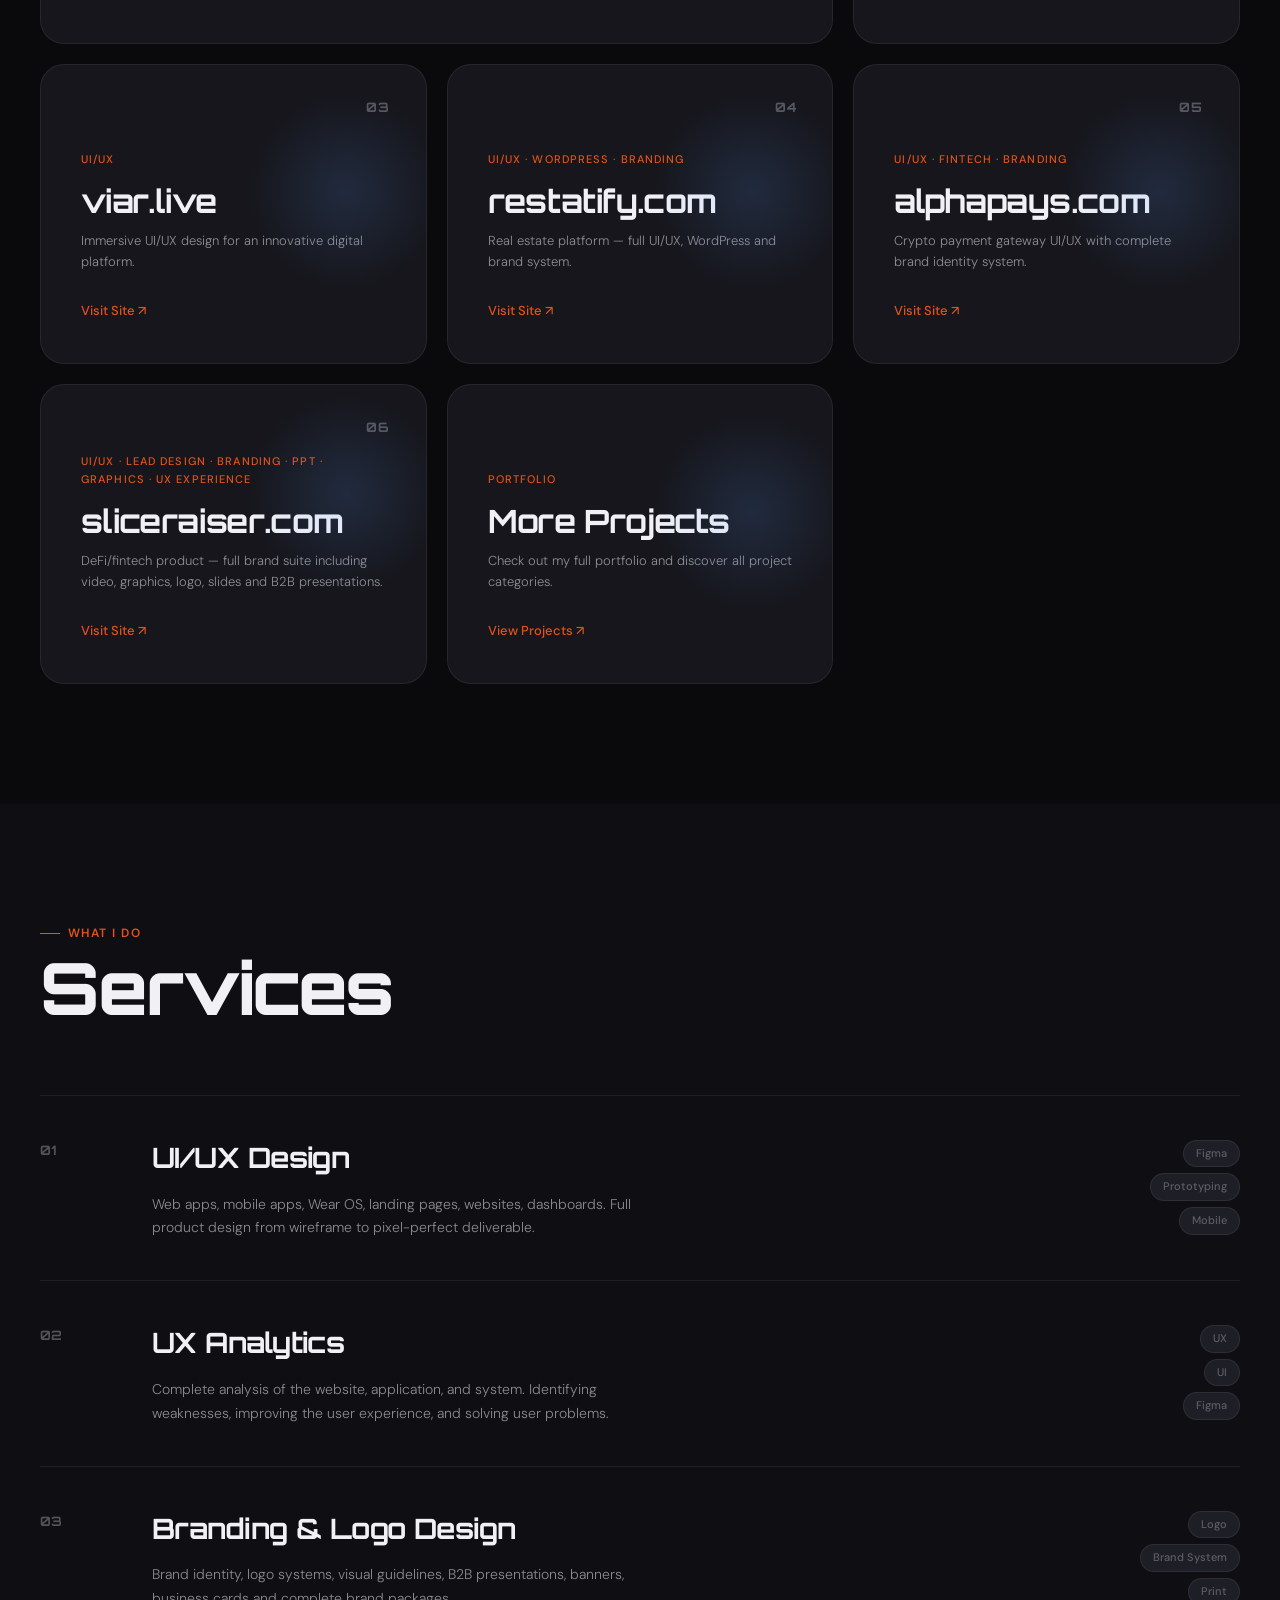
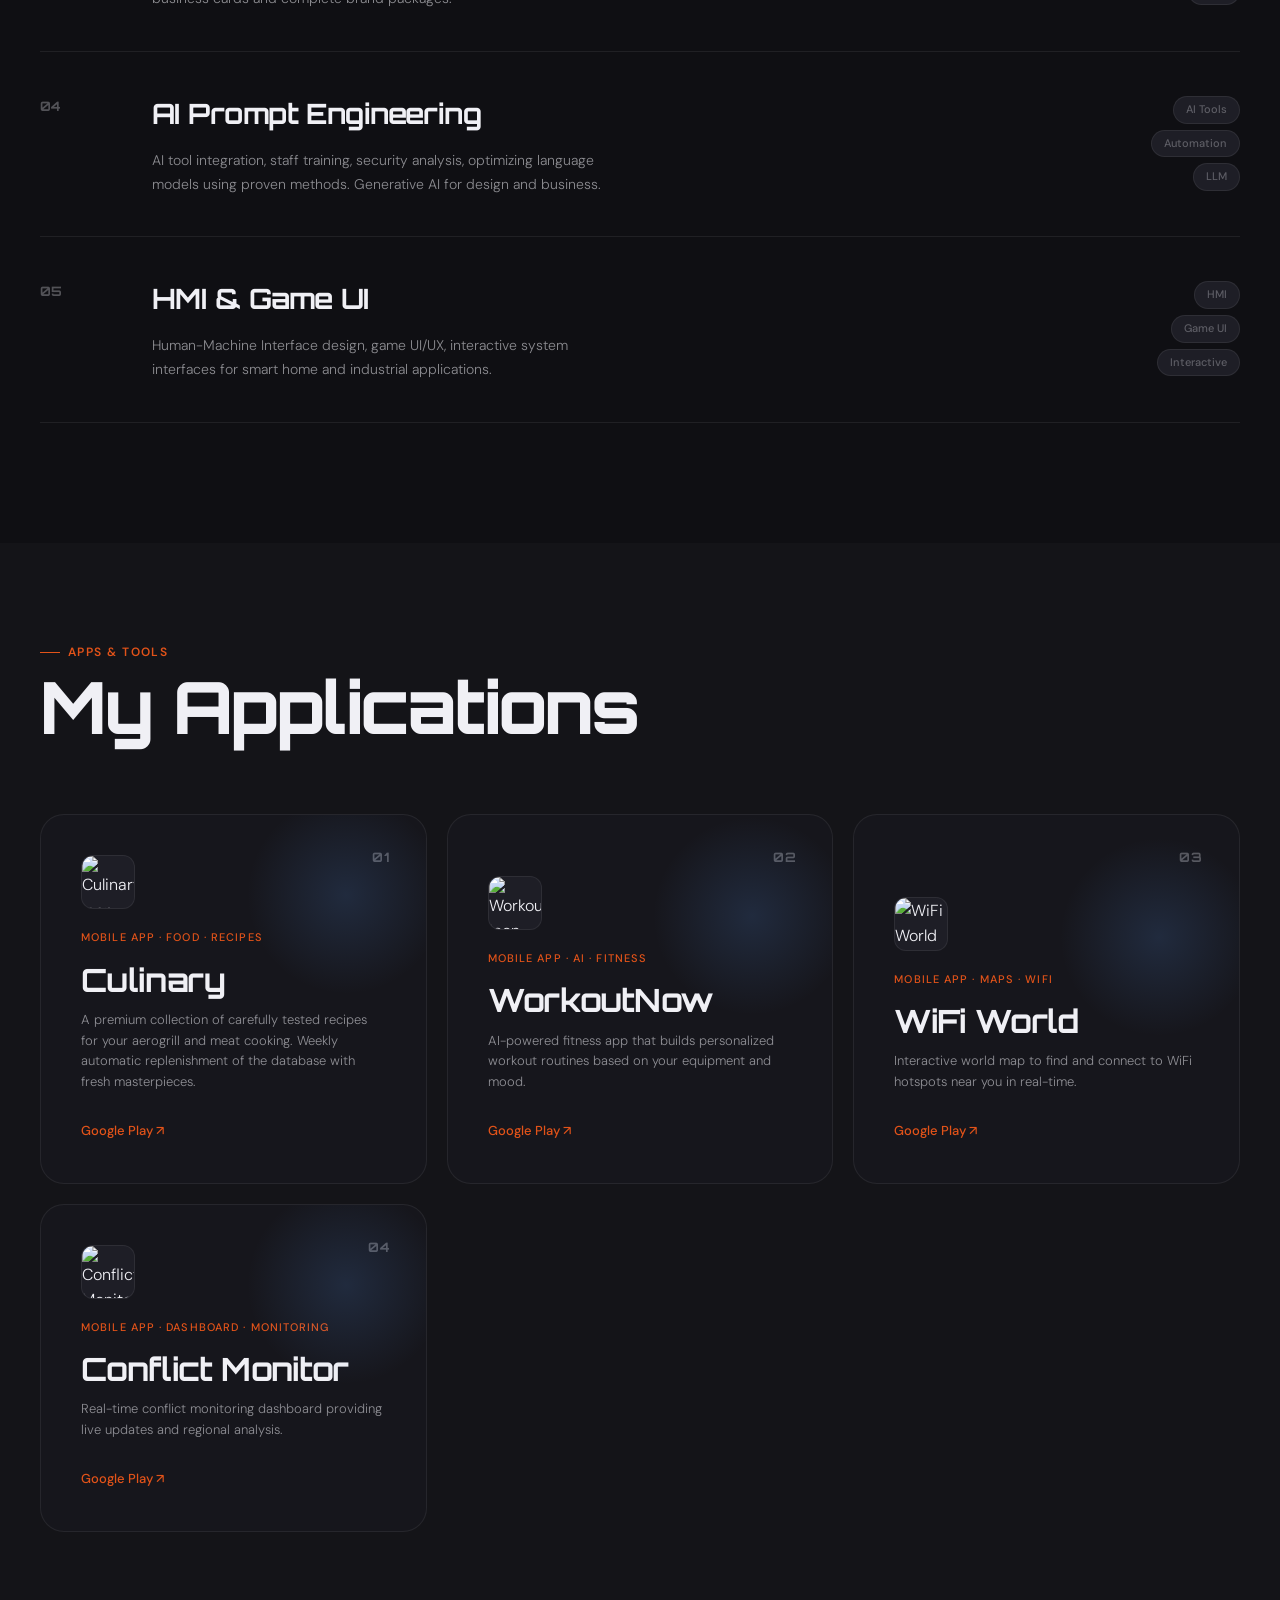
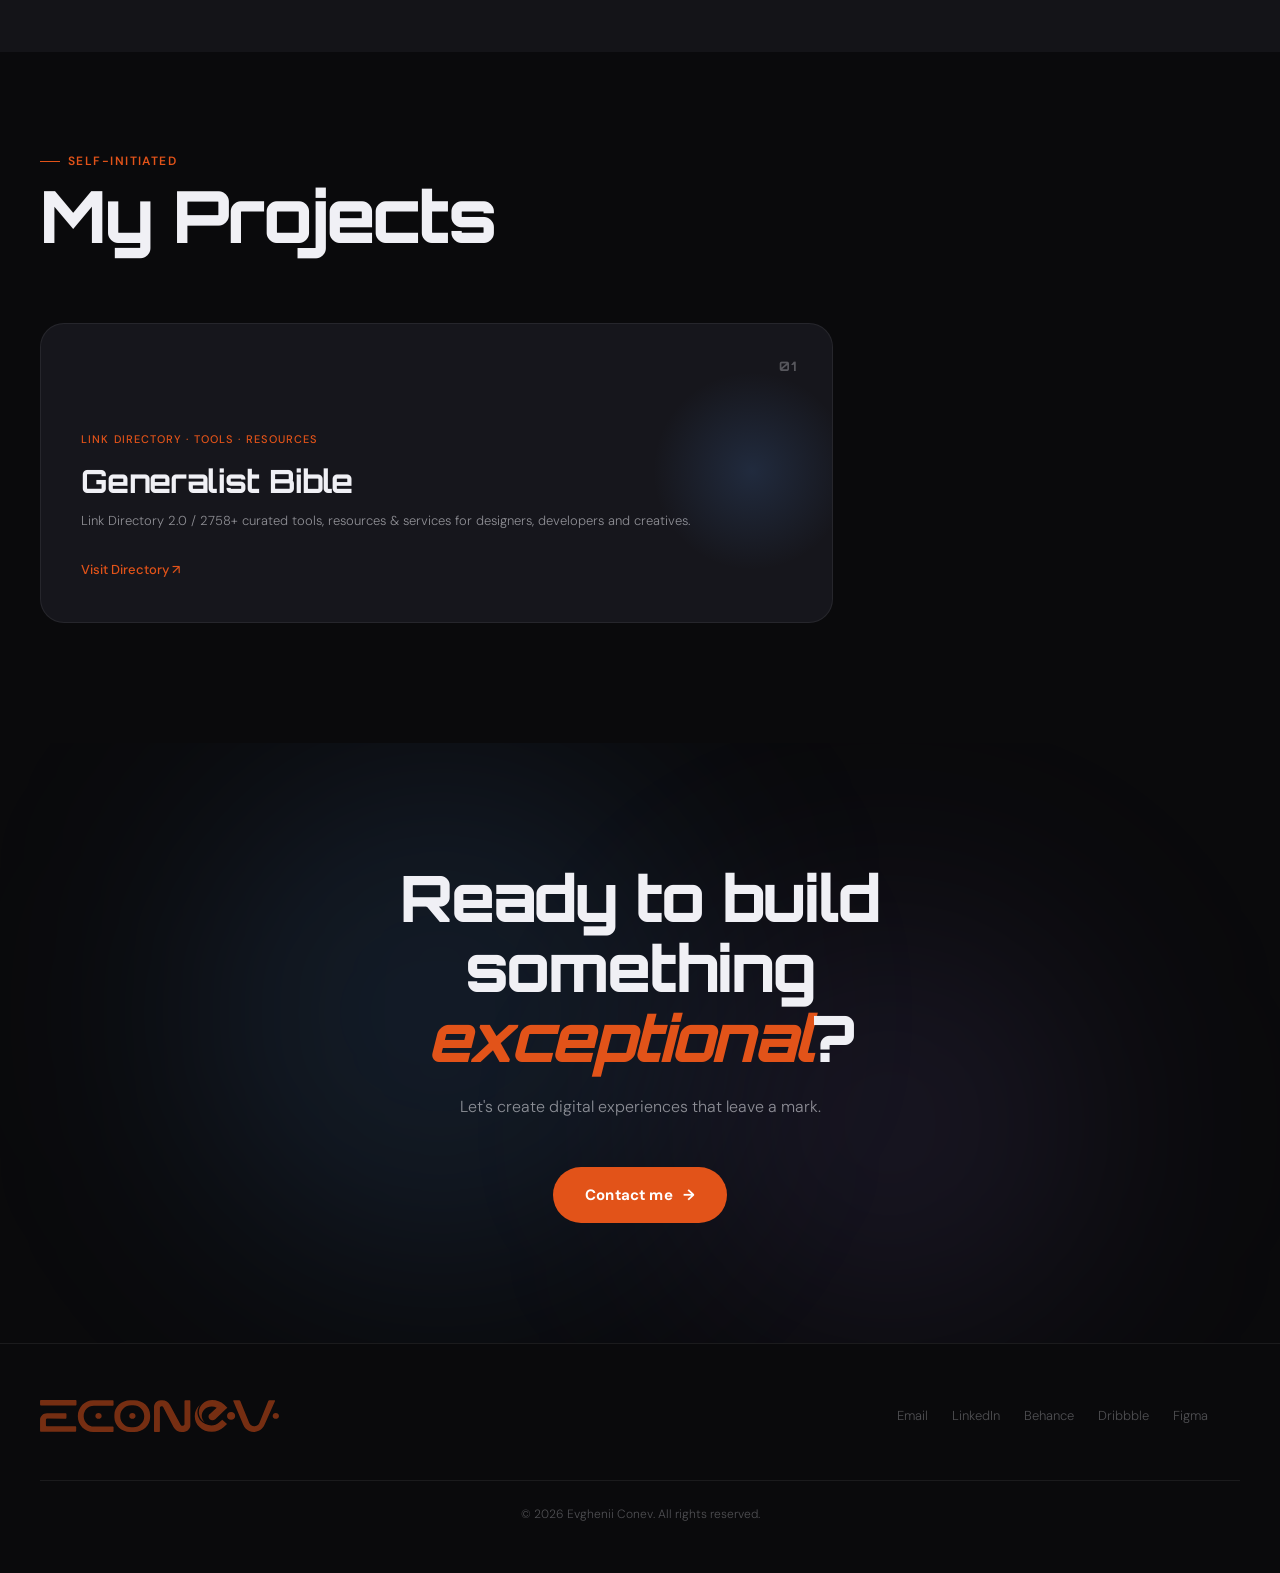
==== commit 74c08483: "Add files via upload" ====
--- a/index.html
+++ b/index.html
@@ -138,7 +138,7 @@
           <div class="card-inner">
             <div class="card-glow"></div>
             <div class="card-label">UI/UX · Real Estate · Branding</div>
-            <h3 class="card-title">fusionworksacademy.com</h3>
+            <h3 class="card-title">prop-atlas.com</h3>
             <p class="card-desc">Full design system, Landing page, branding, logotype, admin system.</p>
             <a href="https://prop-atlas.com/" target="_blank" class="card-link">Visit Site ↗</a>
           </div>
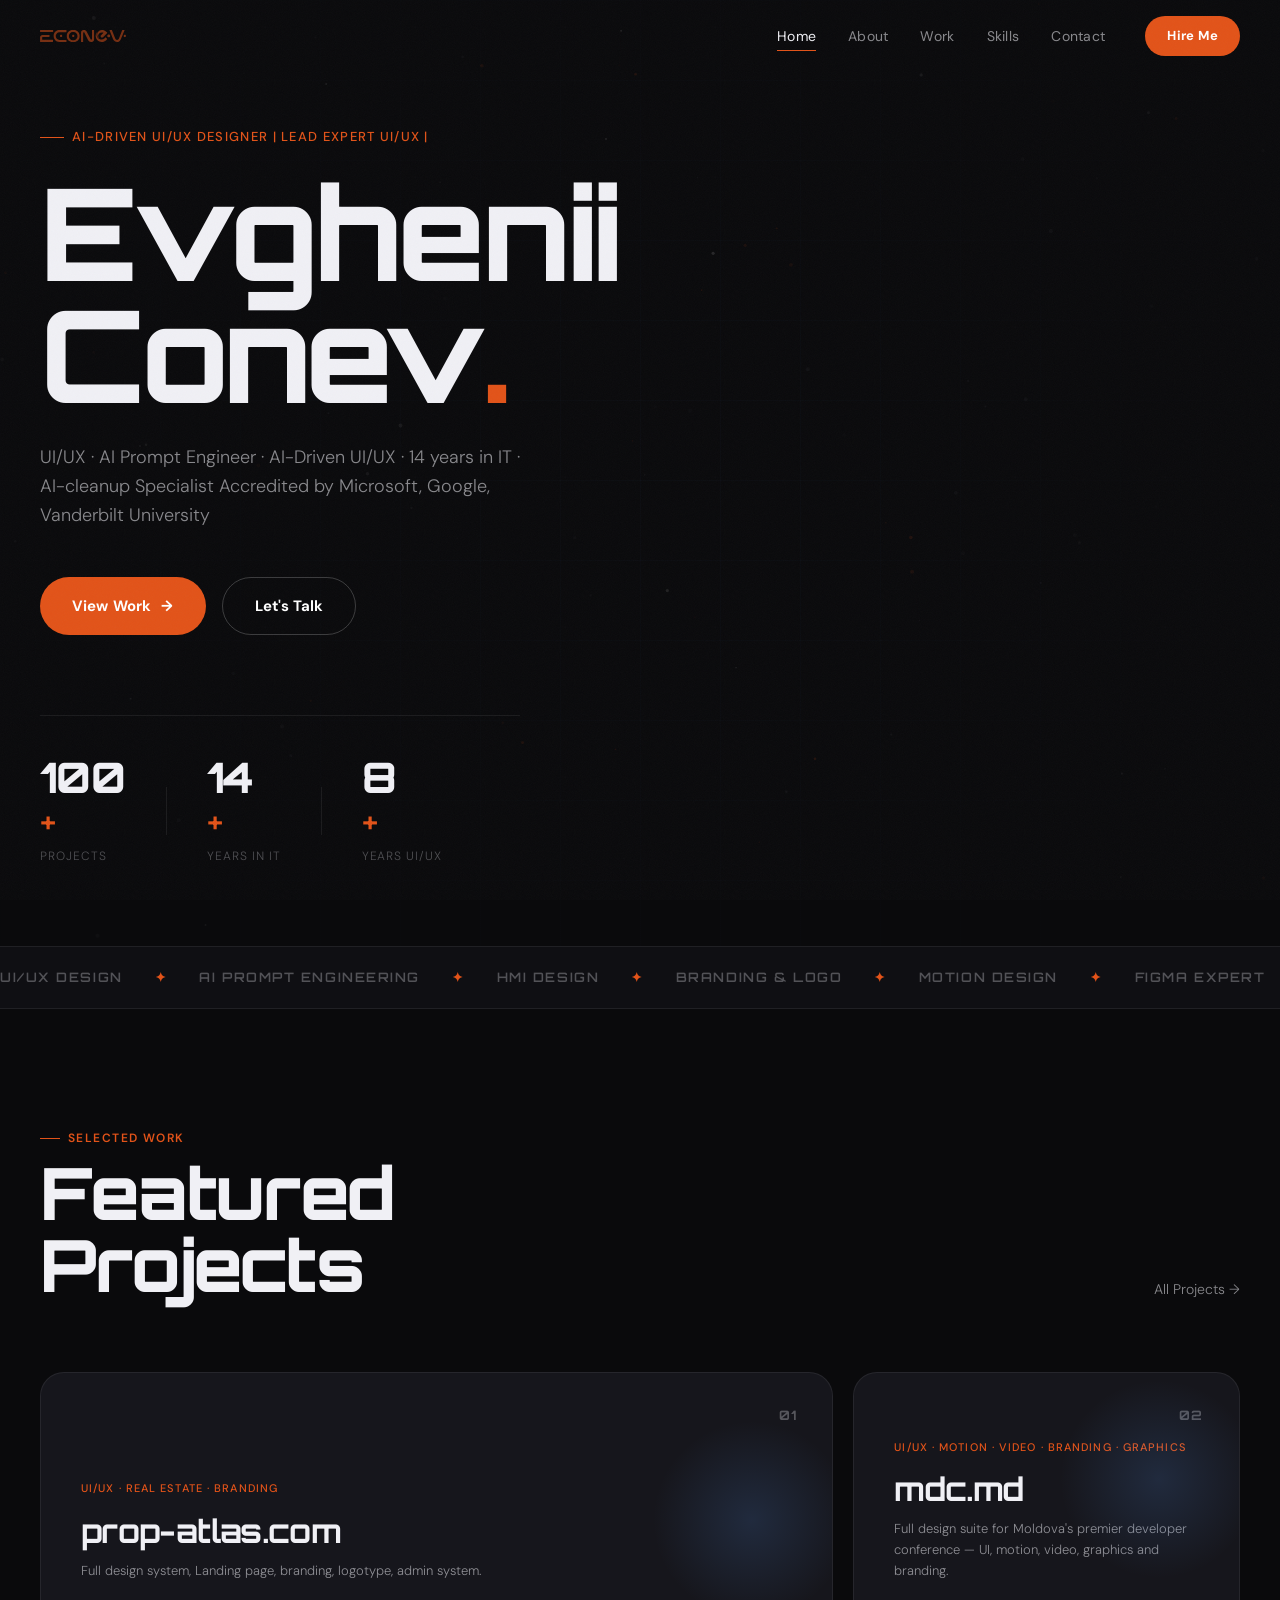
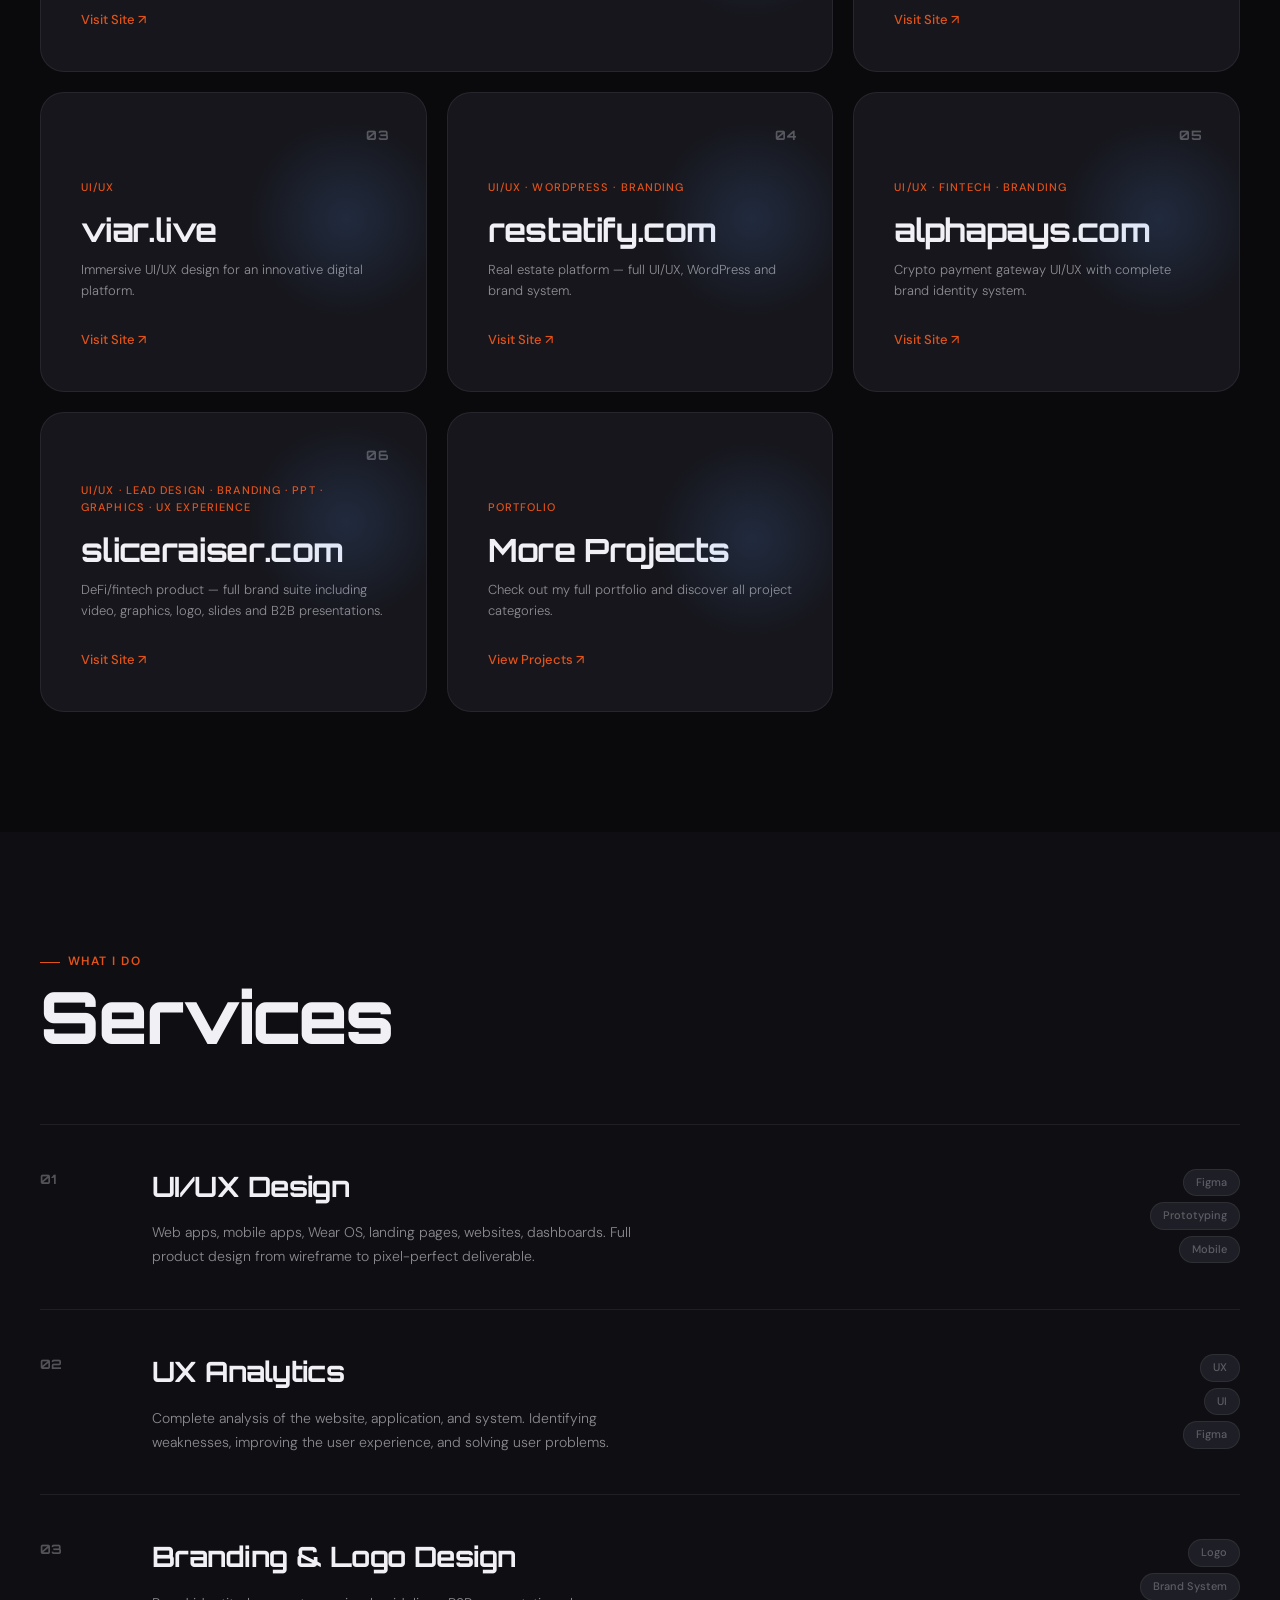
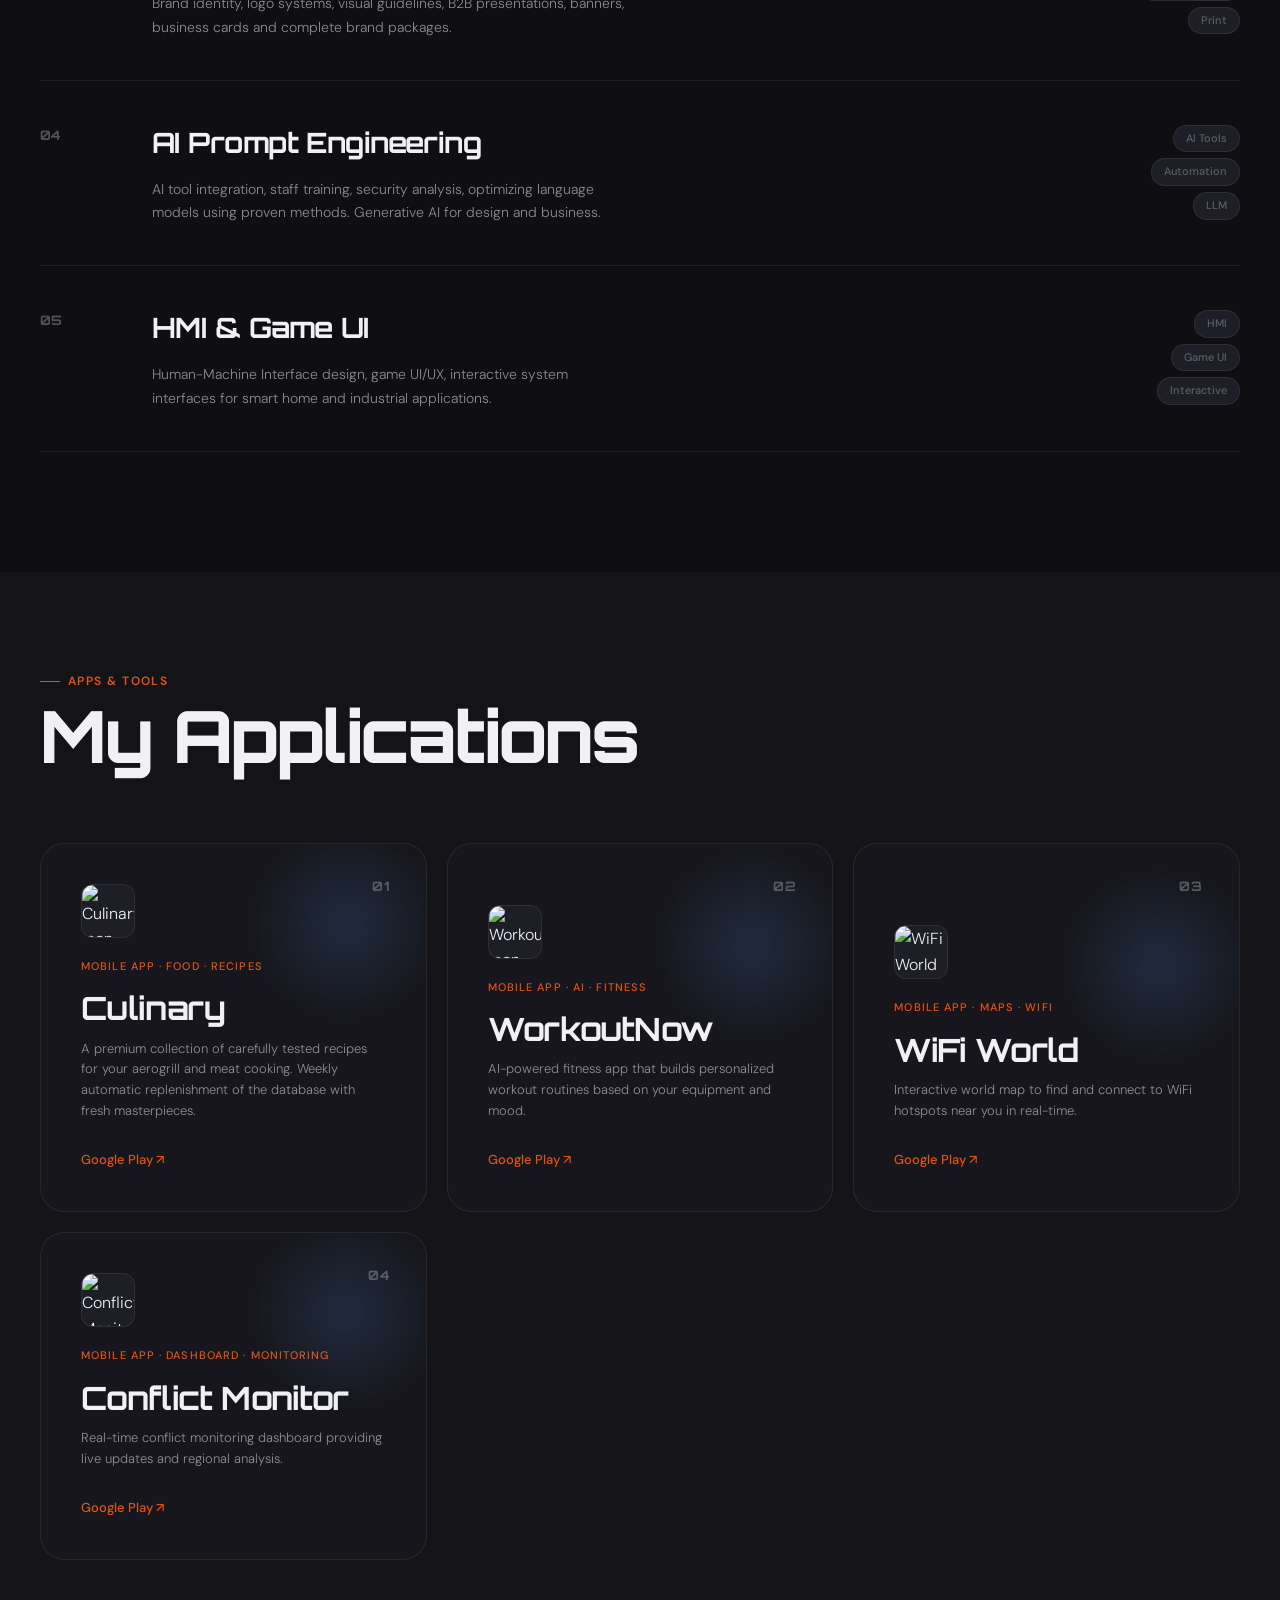
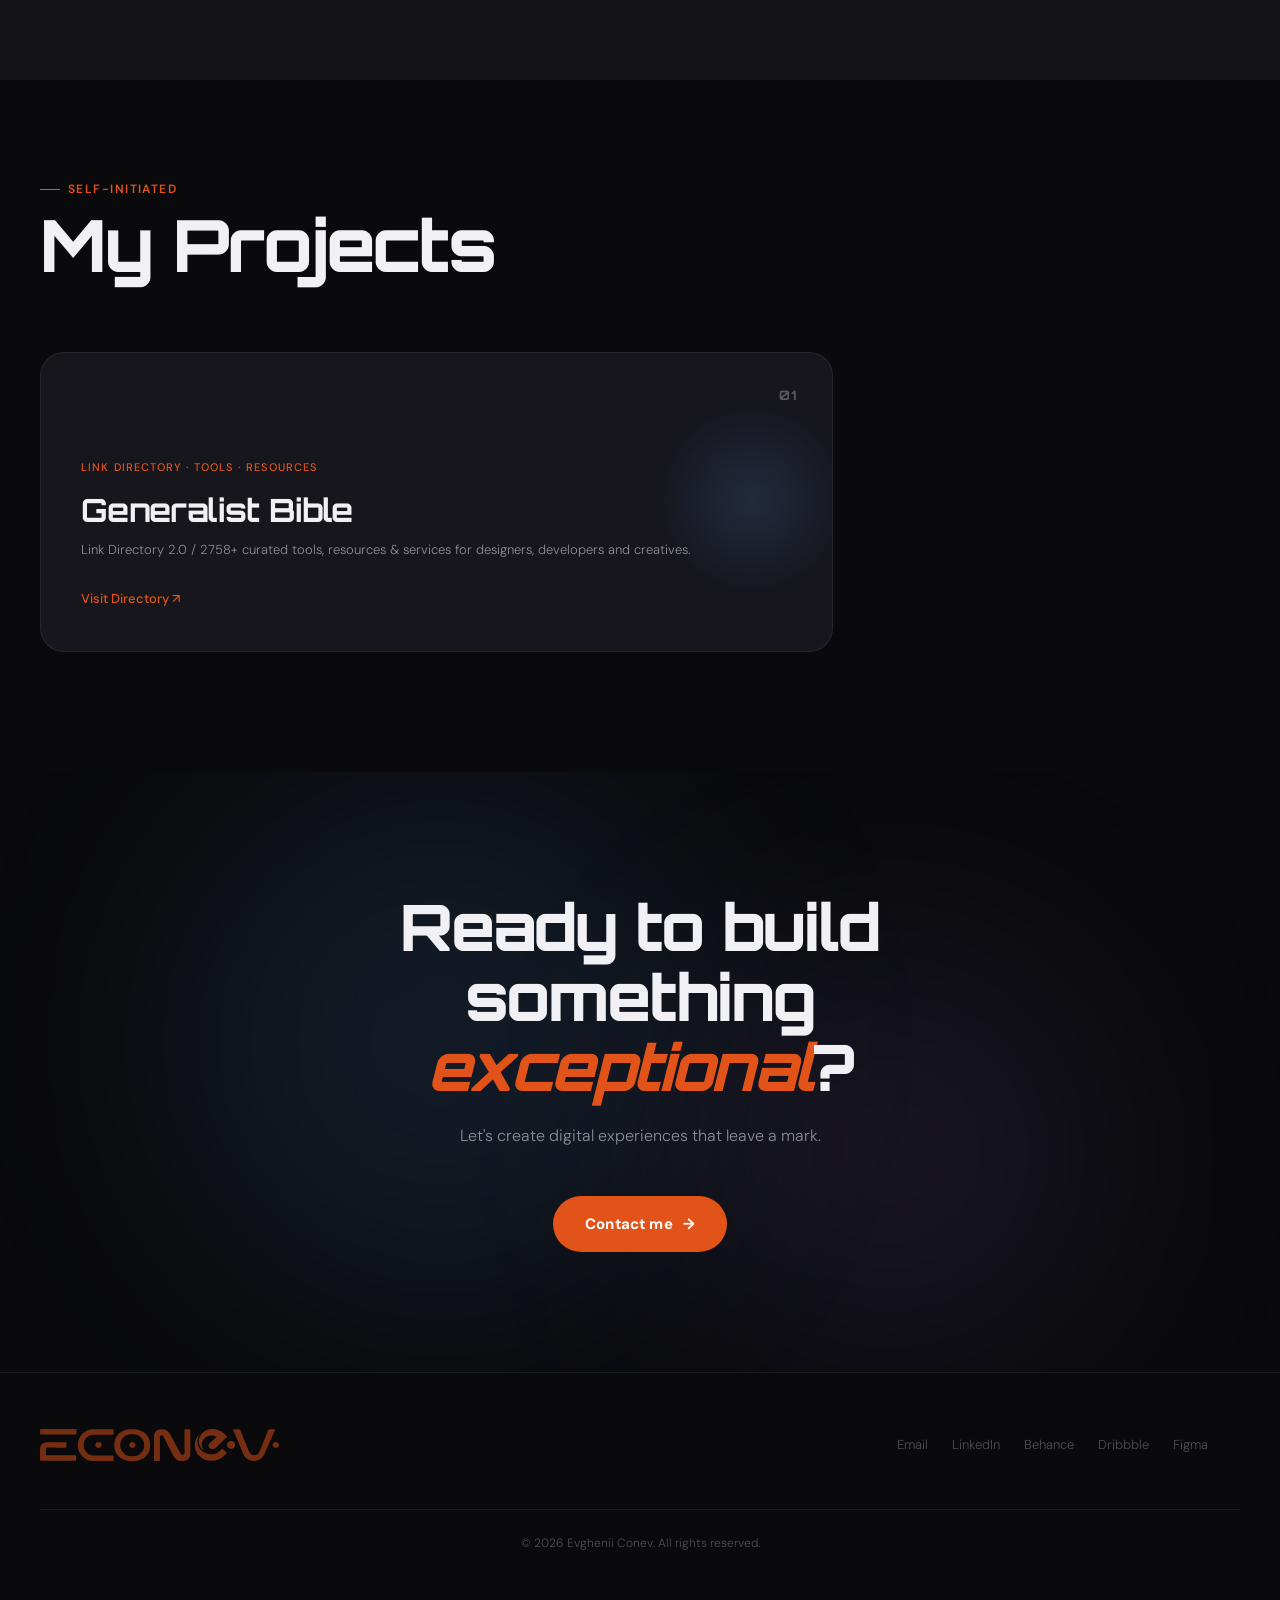
==== commit 51288ff2: "Add files via upload" ====
--- a/index.html
+++ b/index.html
@@ -76,7 +76,7 @@
         <span class="line reveal-up" style="--delay:0.1s">Evghenii</span>
         <span class="line reveal-up" style="--delay:0.2s">Conev<span class="dot">.</span></span>
       </h1>
-      <p class="hero-sub reveal-up" style="--delay:0.3s">UI/UX · AI Prompt Engineer · AI-Driven UI/UX · 14 years in IT ·
+      <p class="hero-sub reveal-up" style="--delay:0.3s">UI/UX · AI Prompt Engineer · AI-Driven UI/UX · 14 years in IT · AI-cleanup Specialist
         Accredited by Microsoft, Google, Vanderbilt University
       </p>
       <div class="hero-actions reveal-up" style="--delay:0.4s">
